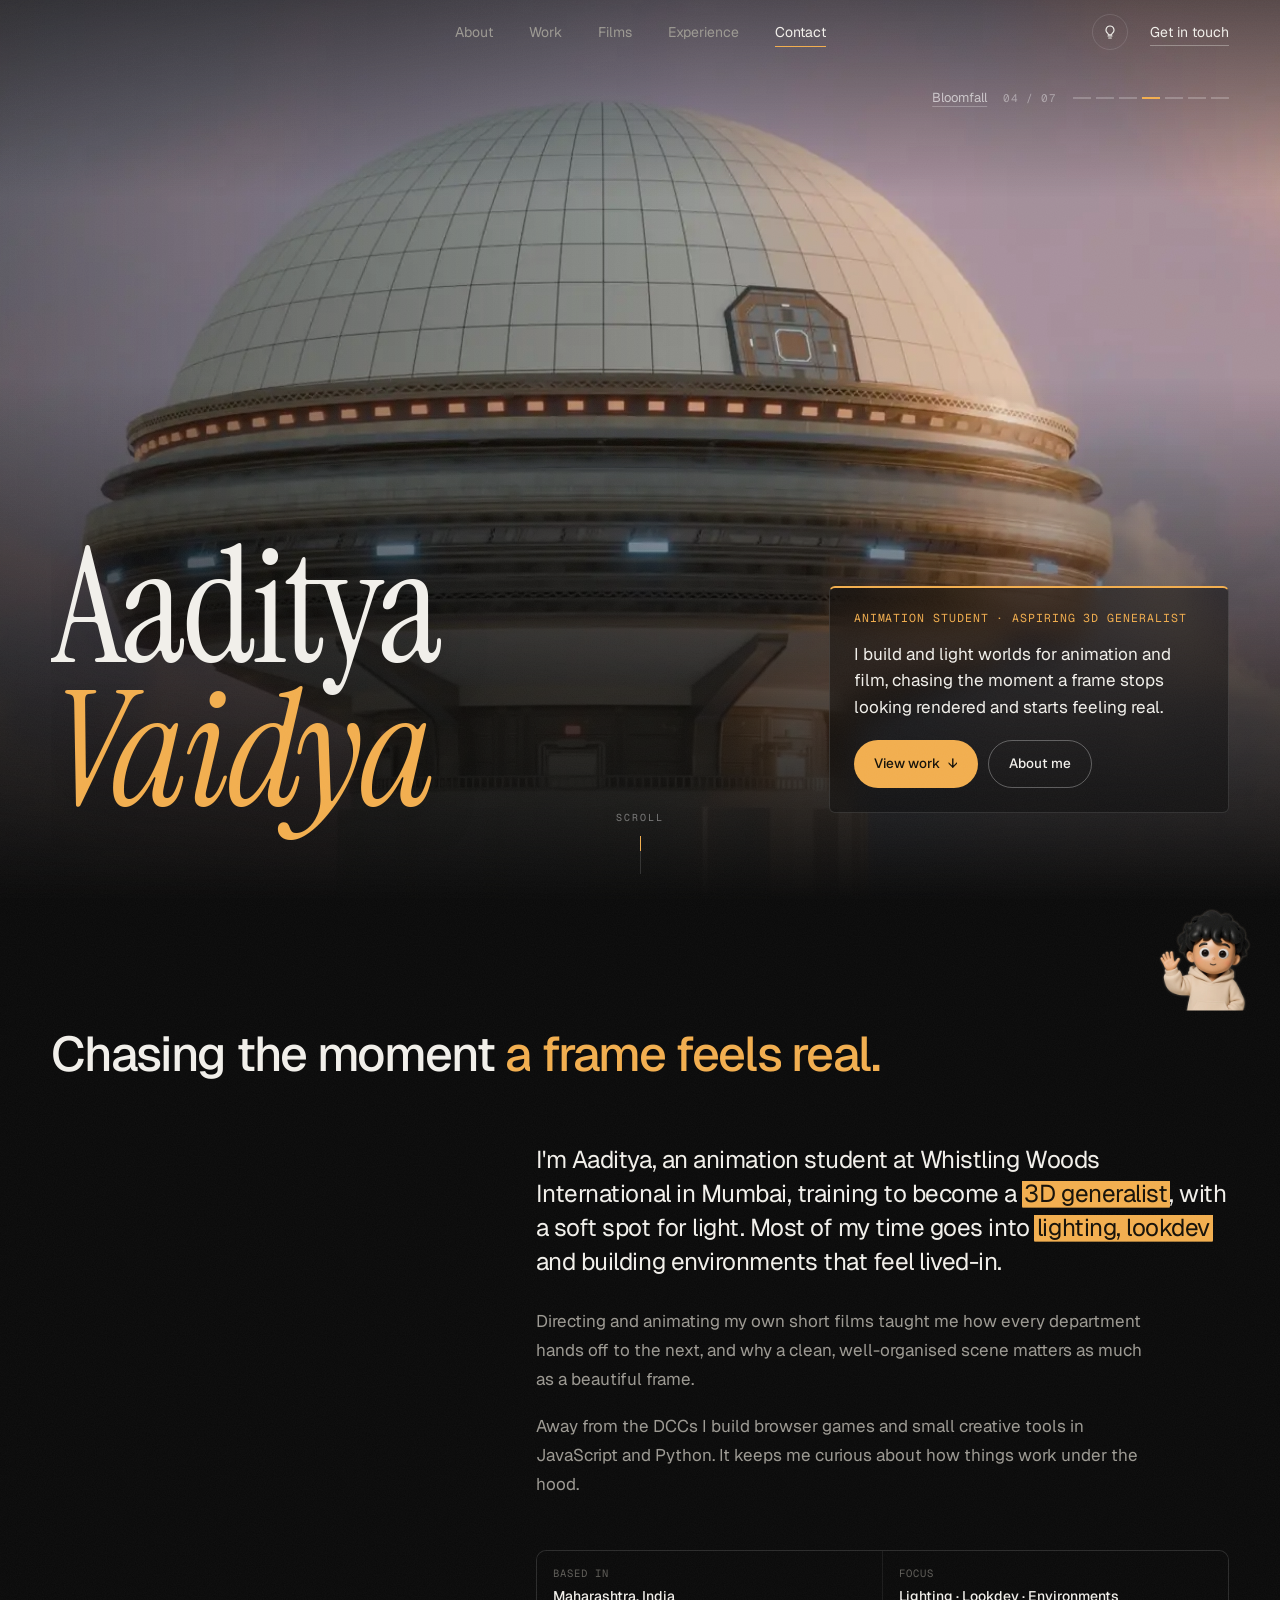
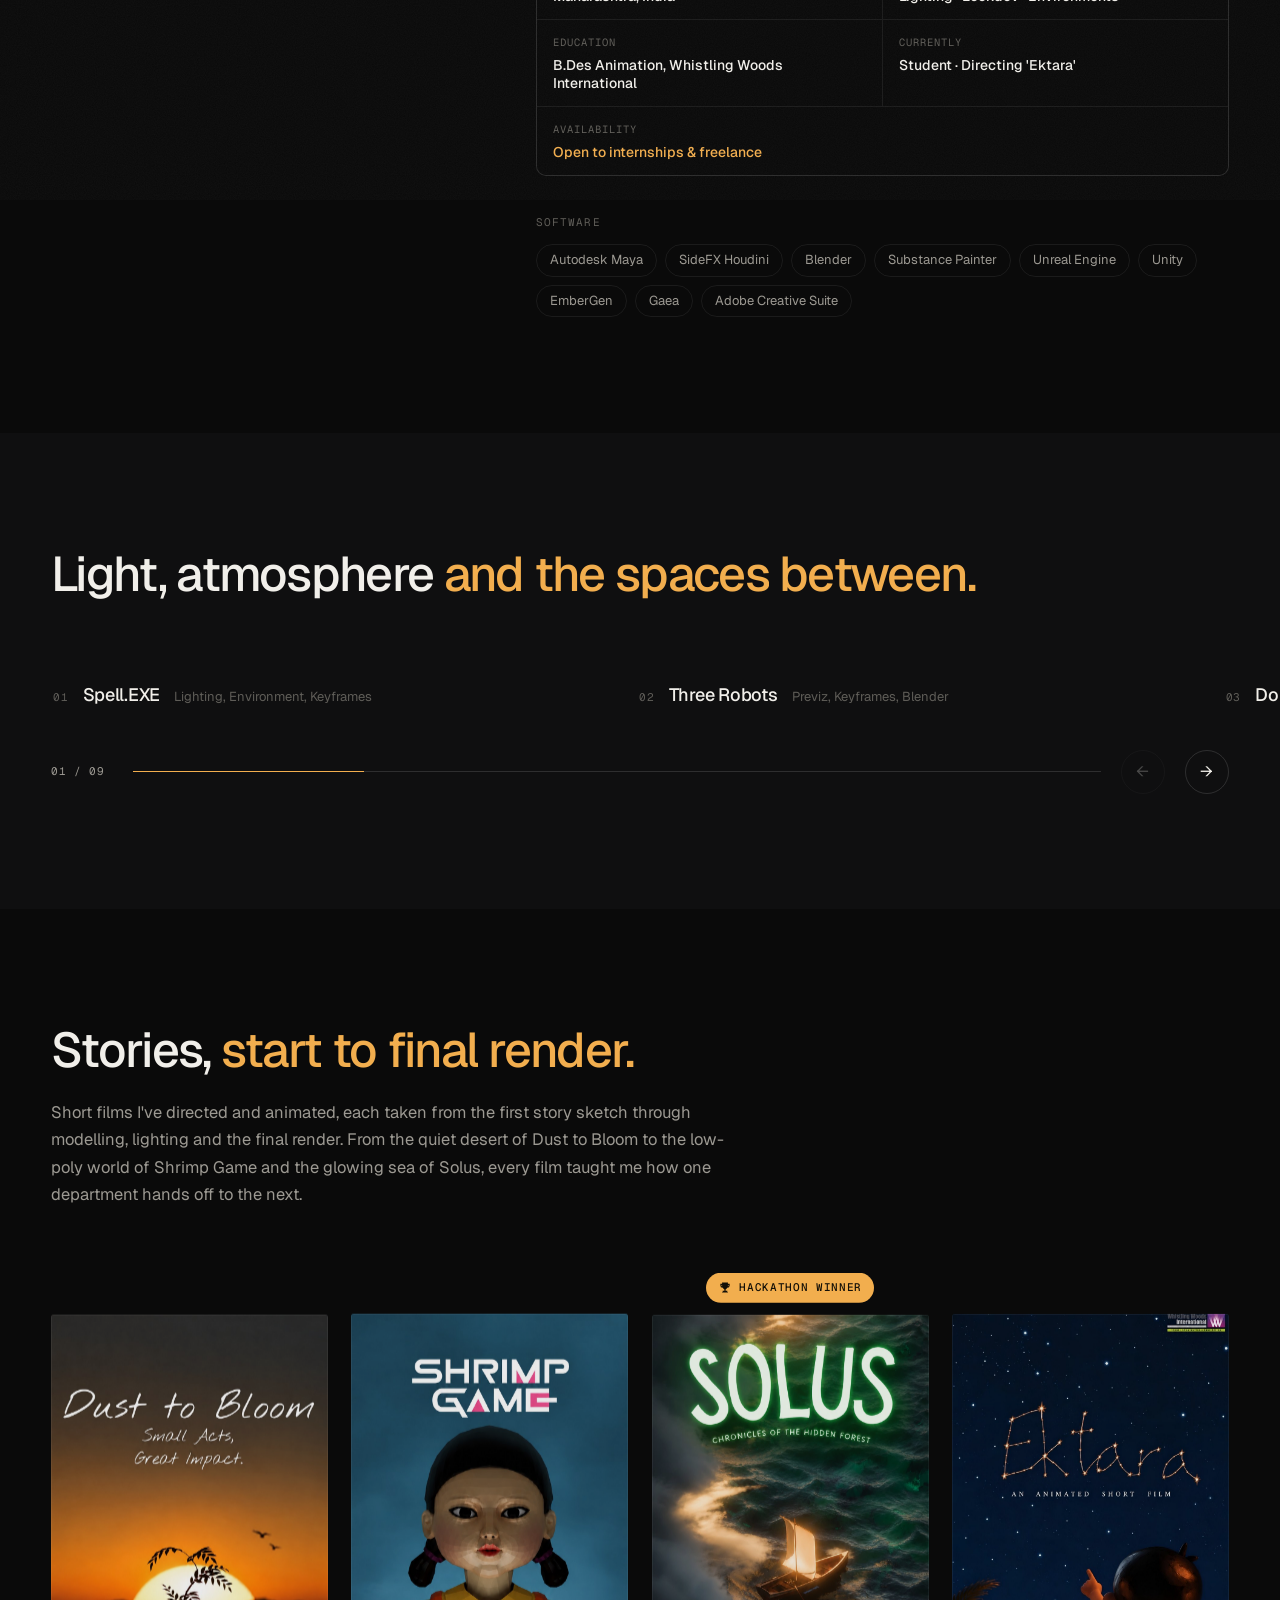
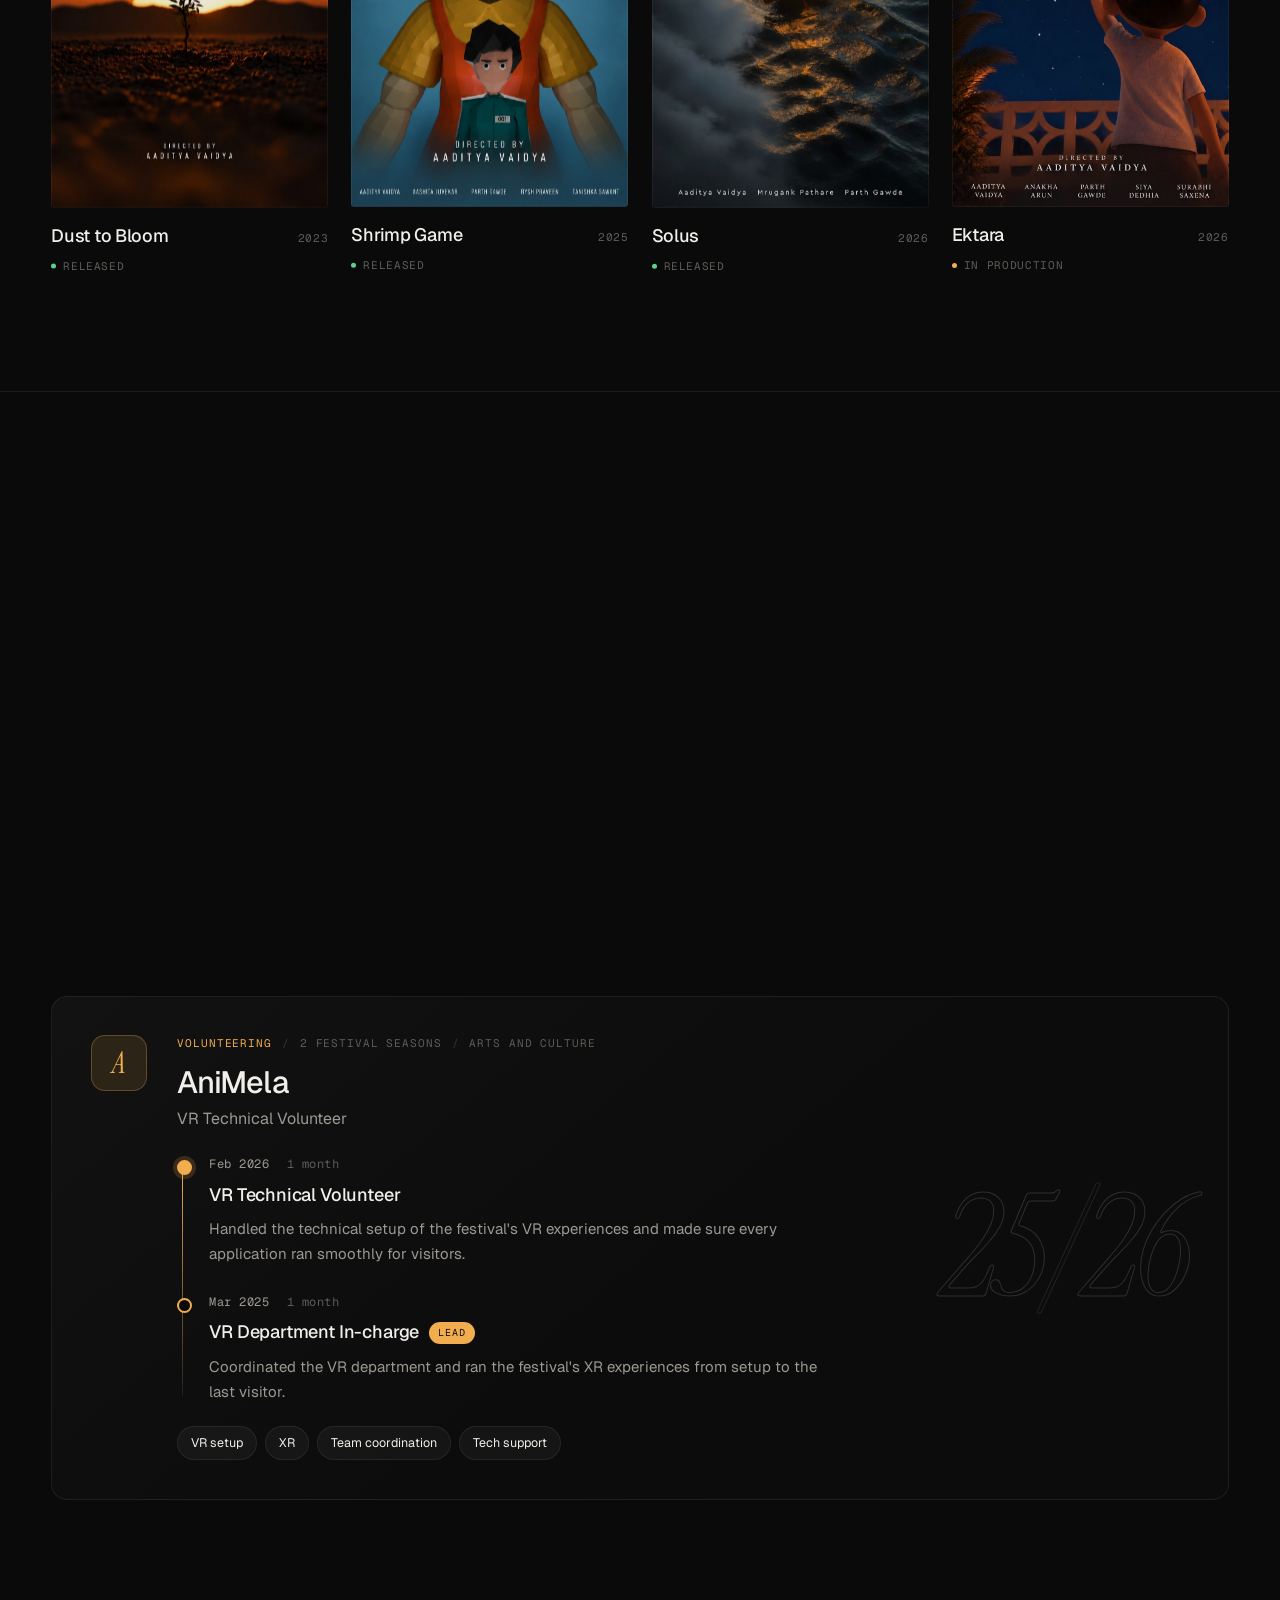
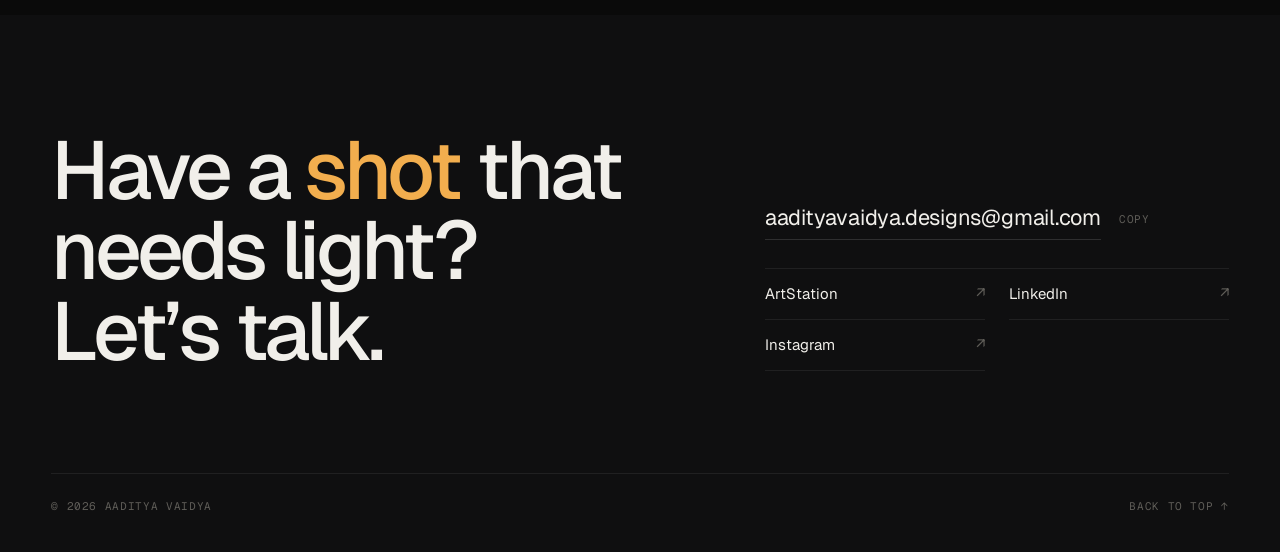
==== index.html @ e50d80f1 "Update index.html" ====
<!DOCTYPE html>
<html lang="en">
<head>
<meta charset="UTF-8">
<meta name="viewport" content="width=device-width, initial-scale=1.0">
<title>Aaditya Vaidya | Animation Student &amp; Aspiring 3D Generalist</title>
<meta name="description" content="Portfolio of Aaditya Vaidya, an animation student at Whistling Woods International, Mumbai, training to become a 3D generalist with a focus on lighting, lookdev and environments.">
<meta name="theme-color" content="#0B0B0C">
<meta name="referrer" content="strict-origin-when-cross-origin">
<meta property="og:type" content="website">
<meta property="og:title" content="Aaditya Vaidya | Lighting, Lookdev & Environments">
<meta property="og:description" content="Keyframes, short films and environments by Aaditya Vaidya.">
<meta property="og:url" content="https://aadityavaidya.in/">
<meta property="og:image" content="https://aadityavaidya.in/images/web/1786885554121_Keyframe_5.jpg">
<meta name="twitter:card" content="summary_large_image">
<link rel="icon" href="data:image/svg+xml,%3Csvg xmlns='http://www.w3.org/2000/svg' viewBox='0 0 64 64'%3E%3Crect width='64' height='64' rx='12' fill='%230B0B0C'/%3E%3Ccircle cx='32' cy='32' r='12' fill='%23F0A85A'/%3E%3C/svg%3E">
<link rel="preconnect" href="https://fonts.googleapis.com">
<link rel="preconnect" href="https://fonts.gstatic.com" crossorigin>
<link href="https://fonts.googleapis.com/css2?family=Instrument+Serif:ital@0;1&family=Geist:wght@300;400;500;600&family=Geist+Mono:wght@400;500&family=Caveat:wght@600&display=swap" rel="stylesheet">
<style>
:root{
  --bg:#0A0A0A;
  --bg-2:#0F0F10;
  --bg-3:#161617;
  --line:rgba(255,255,255,0.07);
  --line-2:rgba(255,255,255,0.13);
  --ink:#F1EFEA;
  --dim:#9C9992;
  --faint:#5F5D58;
  --accent:#F2AE4E;
  --accent-ink:#141008;
  --sans:'Geist', -apple-system, 'Segoe UI', Roboto, sans-serif;
  --mono:'Geist Mono', ui-monospace, 'SFMono-Regular', monospace;
  --serif:var(--sans);
  --pad:clamp(20px, 4vw, 64px);
  --max:1520px;
  --ease:cubic-bezier(.2,.7,.1,1);
}
*{ margin:0; padding:0; box-sizing:border-box; }
html{ scroll-behavior:smooth; -webkit-text-size-adjust:100%; }
body{
  background:var(--bg); color:var(--ink); font-family:var(--sans);
  font-size:16px; line-height:1.6; overflow-x:hidden; font-weight:400;
  -webkit-font-smoothing:antialiased; -moz-osx-font-smoothing:grayscale;
}
a{ color:inherit; text-decoration:none; }
img{ display:block; max-width:100%; }
button{ font:inherit; color:inherit; background:none; border:none; cursor:pointer; }
::selection{ background:var(--accent); color:var(--accent-ink); }
:focus-visible{ outline:1px solid var(--ink); outline-offset:3px; }
.wrap{ max-width:var(--max); margin:0 auto; padding:0 var(--pad); }
.mono{ font-family:var(--mono); font-size:11px; letter-spacing:.06em; text-transform:uppercase; font-weight:400; }

/* reveal */
.wipe, .reveal{ opacity:0; transform:translateY(18px); transition:opacity .9s ease, transform .9s var(--ease); }
.wipe.in, .reveal.in{ opacity:1; transform:none; }

/* very soft film grain */
.grain{
  position:fixed; inset:-100%; width:300%; height:300%; pointer-events:none; z-index:900; opacity:.035;
  background-image:url("data:image/svg+xml,%3Csvg xmlns='http://www.w3.org/2000/svg' width='220' height='220'%3E%3Cfilter id='n'%3E%3CfeTurbulence type='fractalNoise' baseFrequency='.9' numOctaves='3' stitchTiles='stitch'/%3E%3CfeColorMatrix values='0 0 0 0 1 0 0 0 0 1 0 0 0 0 1 0 0 0 1 0'/%3E%3C/filter%3E%3Crect width='100%25' height='100%25' filter='url(%23n)'/%3E%3C/svg%3E");
}

/* text links with a quiet underline */
.ulink{ position:relative; display:inline-flex; align-items:center; gap:8px; }
.ulink::after{ content:''; position:absolute; left:0; right:0; bottom:-3px; height:1px; background:currentColor; opacity:.35; transform-origin:left; transition:opacity .3s, transform .5s var(--ease); }
.ulink:hover::after{ opacity:1; }

/* header */
header{
  position:fixed; top:0; left:0; right:0; z-index:800;
  transition:background .4s, border-color .4s, transform .5s var(--ease);
  border-bottom:1px solid transparent;
}
header.solid{ background:rgba(10,10,10,.8); backdrop-filter:blur(16px); -webkit-backdrop-filter:blur(16px); border-color:var(--line); }
header.hide{ transform:translateY(-100%); }
.nav{ display:grid; grid-template-columns:1fr auto 1fr; align-items:center; gap:24px; height:64px; }
.nav-links{ display:flex; gap:36px; list-style:none; font-size:14px; }
.nav-links a{ color:var(--dim); transition:color .25s; }
.nav-links a:hover, .nav-links a.active{ color:var(--ink); }
.nav-right{ display:flex; align-items:center; justify-content:flex-end; gap:22px; }
.nav-cta{ font-size:14px; color:var(--ink); }
.menu-btn{ display:none; width:40px; height:40px; position:relative; }
.menu-btn span{ position:absolute; left:10px; right:10px; height:1px; background:var(--ink); transition:transform .3s, top .3s; }
.menu-btn span:nth-child(1){ top:16px; } .menu-btn span:nth-child(2){ top:23px; }
.menu-open .menu-btn span:nth-child(1){ top:20px; transform:rotate(45deg); }
.menu-open .menu-btn span:nth-child(2){ top:20px; transform:rotate(-45deg); }
@media (max-width:860px){
  .nav{ grid-template-columns:1fr auto; }
  .nav-cta{ display:none; }
  .menu-btn{ display:block; }
  .nav-links{
    position:fixed; inset:64px 0 auto 0; flex-direction:column; gap:0; background:rgba(10,10,10,.97);
    padding:8px var(--pad) 24px; border-bottom:1px solid var(--line); font-size:22px; letter-spacing:-.01em;
    transform:translateY(-12px); opacity:0; pointer-events:none; transition:opacity .3s, transform .3s var(--ease);
  }
  .nav-links li a{ display:block; padding:14px 0; border-bottom:1px solid var(--line); color:var(--ink); }
  .menu-open .nav-links{ opacity:1; transform:none; pointer-events:auto; }
}

/* HERO */
.hero{ position:relative; height:100vh; height:100svh; min-height:600px; overflow:hidden; background:var(--bg); }
.hero-frames{ position:absolute; inset:0; opacity:0; transition:opacity 1.6s ease; }
.hero.open .hero-frames{ opacity:1; }
.hero-frame{ position:absolute; inset:0; opacity:0; transition:opacity 1.8s ease; }
.hero-frame img{ width:100%; height:100%; object-fit:cover; transform:scale(1.06); }
.hero-frame.on{ opacity:1; }
.hero-frame.on img{ animation:kenburns 10s linear forwards; }
@keyframes kenburns{ from{ transform:scale(1.06); } to{ transform:scale(1.0) translate3d(-.5%,-.3%,0); } }
.hero-shade{
  position:absolute; inset:0; pointer-events:none;
  background:
    linear-gradient(180deg, rgba(10,10,10,.55) 0%, rgba(10,10,10,0) 22%, rgba(10,10,10,0) 42%, rgba(10,10,10,.7) 78%, var(--bg) 100%),
    linear-gradient(90deg, rgba(10,10,10,.45) 0%, rgba(10,10,10,0) 55%);
}
.hero-fade{ display:none; }
.hero-content{ position:absolute; z-index:5; left:0; right:0; bottom:clamp(40px, 8vh, 96px); }
.hero h1{
  font-weight:500; line-height:.92; letter-spacing:-.045em;
  font-size:clamp(56px, 10vw, 168px);
}
.hero h1 .line{ display:inline-block; overflow:hidden; vertical-align:top; padding-bottom:.06em; margin-right:.22em; }
.hero h1 .line:last-child{ margin-right:0; }
.hero h1 .line span{ display:inline-block; transform:translateY(105%); transition:transform 1.3s var(--ease); }
.hero.open h1 .line span{ transform:none; transition-delay:.5s; }
.hero.open h1 .line:nth-child(2) span{ transition-delay:.62s; }
.hero-side{
  display:grid; grid-template-columns:minmax(0,1fr) minmax(0,1.2fr) auto; gap:clamp(24px,4vw,64px); align-items:end;
  margin-top:clamp(22px,3vw,40px); padding-top:22px; border-top:1px solid rgba(255,255,255,.14);
  opacity:0; transform:translateY(14px); transition:opacity 1s 1s, transform 1s 1s var(--ease);
}
.hero.open .hero-side{ opacity:1; transform:none; }
.hero-role{ font-size:15px; color:var(--ink); line-height:1.45; max-width:300px; }
.hero-tagline{ color:rgba(241,239,234,.68); font-size:15px; line-height:1.55; max-width:440px; }
.hero-actions{ display:flex; gap:28px; flex-wrap:wrap; justify-content:flex-end; }
.btn{ display:inline-flex; align-items:center; gap:8px; font-size:14px; font-weight:500; position:relative; white-space:nowrap; }
.btn::after{ content:''; position:absolute; left:0; right:0; bottom:-4px; height:1px; background:currentColor; opacity:.35; transition:opacity .3s; }
.btn:hover::after{ opacity:1; }
.btn-solid{ color:var(--ink); }
.btn-line{ color:var(--dim); }
.btn-line:hover{ color:var(--ink); }
.btn .arr{ transition:transform .35s var(--ease); }
.btn:hover .arr{ transform:translate(2px,0); }
.hero-caption{
  position:absolute; z-index:6; top:88px; right:var(--pad); color:rgba(255,255,255,.62);
  display:flex; gap:16px; align-items:center; font-size:13px;
}
.hero-cap{ transition:opacity .5s; text-align:right; }
.hero-cap.link{ cursor:pointer; text-decoration:underline; text-decoration-color:rgba(255,255,255,.25); text-underline-offset:4px; transition:opacity .5s, color .25s, text-decoration-color .25s; }
.hero-cap.link:hover{ color:var(--ink); text-decoration-color:var(--accent); }
.hero-num{ white-space:nowrap; color:rgba(255,255,255,.4); font-family:var(--mono); font-size:11px; letter-spacing:.06em; font-variant-numeric:tabular-nums; }
.hero-dots{ display:flex; gap:5px; }
.hero-dots button{ width:18px; height:2px; background:rgba(255,255,255,.22); position:relative; overflow:hidden; }
.hero-dots button::before{ content:''; position:absolute; left:0; right:0; top:-8px; bottom:-8px; }
.hero-dots button.on::after{ content:''; position:absolute; inset:0; background:var(--accent); transform-origin:left; animation:fill var(--dur, 6s) linear forwards; }
@keyframes fill{ from{ transform:scaleX(0); } to{ transform:scaleX(1); } }
@media (max-width:860px){
  .hero-side{ grid-template-columns:1fr; gap:14px; }
  .hero-actions{ justify-content:flex-start; margin-top:6px; }
  .hero-caption{ top:auto; bottom:22px; left:var(--pad); right:auto; }
  .hero-cap, .hero-num{ display:none; }
  .hero-content{ bottom:56px; }
}

/* sections */
section{ position:relative; padding:clamp(80px, 9vw, 150px) 0; }
.sec-head{
  display:flex; flex-direction:column; gap:clamp(14px,2vw,24px);
  margin-bottom:clamp(40px,5vw,72px);
}
.sec-head > div{ display:contents; }
.sec-label{ display:none; }
.sec-title{ font-weight:500; font-size:clamp(30px, 3.8vw, 60px); line-height:1.05; letter-spacing:-.035em; white-space:nowrap; }
.sec-title em{ font-style:normal; color:var(--accent); display:inline; }
.sec-sub{ color:var(--dim); max-width:680px; font-size:16.5px; line-height:1.65; }
.sec-num{ display:none; }
@media (max-width:860px){
  .sec-head{ gap:12px; }
  .sec-title{ white-space:normal; }
}

/* WORK */
.work-row{
  display:flex; gap:clamp(16px,1.8vw,28px); overflow-x:auto; overscroll-behavior-x:contain;
  scroll-snap-type:x mandatory; scroll-padding-left:var(--pad); scroll-padding-right:var(--pad);
  margin:0 calc(-1 * var(--pad)); padding:4px var(--pad) 6px; scrollbar-width:none;
}
.work-row::-webkit-scrollbar{ display:none; }
.work-row.dragging{ scroll-snap-type:none; cursor:grabbing; }
.work-row.dragging .pcard{ pointer-events:none; }
.work-row > .pcard{ flex:0 0 min(44vw, 700px); scroll-snap-align:start; }
.work-row > .pcard:last-child{ scroll-snap-align:end; }
.work-ctrl{ display:flex; align-items:center; gap:20px; margin-top:36px; }
.work-track{ flex:1; height:1px; background:var(--line-2); position:relative; overflow:hidden; }
.work-track i{ position:absolute; left:0; top:0; bottom:0; width:20%; background:var(--accent); transition:transform .15s linear; }
.work-count{ color:var(--dim); font-variant-numeric:tabular-nums; min-width:62px; }
.arrow{ width:44px; height:44px; border-radius:50%; border:1px solid var(--line-2); display:grid; place-items:center; color:var(--ink); transition:border-color .25s, background .25s, color .25s, opacity .25s; }
.arrow:hover{ background:var(--ink); color:var(--bg); border-color:var(--ink); }
.arrow:disabled{ opacity:.25; pointer-events:none; }

.pcard{ position:relative; display:flex; flex-direction:column; gap:16px; width:100%; text-align:left; cursor:pointer; }
.pcard-media{ position:relative; aspect-ratio:16/10; border-radius:3px; overflow:hidden; background:var(--bg-3); isolation:isolate; }
.pcard .frames{ position:absolute; inset:0; transition:transform 1.2s var(--ease), filter .6s ease; }
.pcard .frames img{ position:absolute; inset:0; width:100%; height:100%; object-fit:cover; opacity:0; will-change:opacity; }
.pcard .pvideo{ position:absolute; inset:0; width:100%; height:100%; object-fit:cover; opacity:0; transition:opacity .5s ease; z-index:1; }
.pcard.playing .pvideo{ opacity:1; }
.pcard-media::after{ content:''; position:absolute; inset:0; z-index:2; pointer-events:none; box-shadow:inset 0 0 0 1px rgba(255,255,255,.05); border-radius:inherit; }
.pcard-view{
  position:absolute; z-index:3; right:16px; bottom:16px; padding:9px 14px; border-radius:100px;
  background:rgba(10,10,10,.6); backdrop-filter:blur(10px); -webkit-backdrop-filter:blur(10px);
  font-size:13px; color:var(--ink); opacity:0; transform:translateY(6px); transition:opacity .35s, transform .45s var(--ease);
}
.pcard:hover .frames{ transform:scale(1.03); }
.pcard:hover .pcard-view{ opacity:1; transform:none; }
.pcard-info{ display:grid; grid-template-columns:auto 1fr auto; gap:14px; align-items:baseline; padding:0 2px; }
.pcard-idx{ font-family:var(--mono); font-size:11px; letter-spacing:.06em; color:var(--faint); }
.pcard-title{ font-size:18px; font-weight:500; line-height:1.3; letter-spacing:-.015em; transition:color .3s; }
.pcard-tags{ color:var(--faint); font-size:13px; text-align:right; white-space:nowrap; overflow:hidden; text-overflow:ellipsis; max-width:40ch; }
.tag{ border:1px solid var(--line-2); border-radius:100px; padding:5px 11px; color:var(--dim); }
.pcard.soon{ display:none; }
@media (max-width:760px){
  .work-row > .pcard{ flex-basis:80vw; }
  .pcard-media{ aspect-ratio:4/5; }
  .pcard-info{ grid-template-columns:auto 1fr; }
  .pcard-tags{ grid-column:2; text-align:left; font-size:12.5px; margin-top:-8px; }
}

/* project detail modal */
.stage{ position:relative; aspect-ratio:16/9; background:#000; overflow:hidden; border-radius:3px; cursor:zoom-in; }
.stage .layer{ position:absolute; inset:0; opacity:0; transition:opacity .7s ease; pointer-events:none; }
.stage .layer.on{ opacity:1; pointer-events:auto; z-index:1; }
.stage .layer img{ position:absolute; inset:0; width:100%; height:100%; object-fit:contain; }
.stage .layer video{ position:absolute; inset:0; width:100%; height:100%; object-fit:contain; background:#000; }
.strip .vthumb span{ position:absolute; inset:0; display:grid; place-items:center; color:#fff; font-size:16px; background:rgba(0,0,0,.35); }
.stage-ui{ position:absolute; left:0; right:0; bottom:0; z-index:3; pointer-events:none; display:flex; justify-content:space-between; align-items:flex-end; padding:16px 18px; background:linear-gradient(transparent, rgba(0,0,0,.6)); gap:12px; }
.frame-count{ color:rgba(255,255,255,.75); font-variant-numeric:tabular-nums; }
.blend{ pointer-events:auto; width:min(380px, 62%); transition:opacity .4s; cursor:default; }
.blend.off{ opacity:0; pointer-events:none; }
.blend input[type=range]{ -webkit-appearance:none; appearance:none; width:100%; height:2px; background:rgba(255,255,255,.35); outline:none; cursor:pointer; }
.blend input[type=range]::-webkit-slider-thumb{ -webkit-appearance:none; width:14px; height:14px; border-radius:50%; background:var(--ink); border:0; box-shadow:0 0 0 4px rgba(0,0,0,.35); }
.blend input[type=range]::-moz-range-thumb{ width:14px; height:14px; border-radius:50%; background:var(--ink); border:0; }
.blend-labels{ display:flex; justify-content:space-between; margin-top:10px; }
.blend-labels button{ color:rgba(255,255,255,.5); transition:color .3s; }
.blend-labels button.on{ color:var(--ink); }
.strip{ display:grid; grid-auto-flow:column; grid-auto-columns:minmax(110px, 1fr); gap:8px; margin-top:8px; overflow-x:auto; scrollbar-width:none; }
.strip::-webkit-scrollbar{ display:none; }
.strip button{ position:relative; aspect-ratio:16/9; border-radius:2px; overflow:hidden; opacity:.4; transition:opacity .3s; }
.strip button::after{ content:''; position:absolute; inset:0; border:1px solid transparent; border-radius:2px; }
.strip button:hover{ opacity:.8; }
.strip button.on{ opacity:1; }
.strip button.on::after{ border-color:var(--ink); }
.strip img{ width:100%; height:100%; object-fit:cover; }
.pm-tags{ display:flex; flex-wrap:wrap; gap:6px; }
.pm-desc{ color:var(--dim); font-size:17px; line-height:1.65; max-width:680px; margin-top:16px; }

/* FILMS */
.films{ display:grid; grid-template-columns:repeat(4, 1fr); gap:clamp(16px,1.8vw,28px); }
.film{ display:block; text-align:left; perspective:1000px; }
.poster{
  position:relative; aspect-ratio:9/16; border-radius:3px; overflow:hidden; background:var(--bg-3);
  transform-style:preserve-3d; transition:transform .5s var(--ease); will-change:transform;
}
.poster::after{ content:''; position:absolute; inset:0; pointer-events:none; box-shadow:inset 0 0 0 1px rgba(255,255,255,.05); }
.poster img.pbg{ position:absolute; inset:0; width:100%; height:100%; object-fit:cover; filter:blur(18px) brightness(.5) !important; transform:scale(1.2) !important; }
.poster img.pmain{ position:relative; }
.poster img{ width:100%; height:100%; object-fit:contain; transform:scale(1.03); transition:transform 1s var(--ease), filter .6s; filter:brightness(.92); }
.film:hover .poster img{ transform:scale(1); filter:none; }
.poster .glare{
  position:absolute; inset:0; pointer-events:none; opacity:0; transition:opacity .4s; mix-blend-mode:soft-light;
  background:radial-gradient(400px circle at var(--gx,50%) var(--gy,50%), rgba(255,255,255,.45), transparent 45%);
}
.film:hover .glare{ opacity:1; }
.poster .play{
  position:absolute; left:50%; top:50%; width:60px; height:60px; margin:-30px 0 0 -30px; border-radius:50%;
  background:rgba(10,10,10,.45); backdrop-filter:blur(8px); border:1px solid rgba(255,255,255,.3);
  display:grid; place-items:center; opacity:0; transform:scale(.9); transition:opacity .35s, transform .35s var(--ease);
}
.poster .play::before{ content:''; border-left:12px solid #fff; border-top:7px solid transparent; border-bottom:7px solid transparent; margin-left:4px; }
.film:hover .play{ opacity:1; transform:none; }
.status{ display:inline-flex; align-items:center; gap:7px; color:var(--faint); }
.status::before{ content:''; width:5px; height:5px; border-radius:50%; background:#5FD08A; }
.status.wip::before{ background:var(--accent); }
.films:has(.award) .award-slot{ height:30px; margin-bottom:12px; display:flex; justify-content:center; align-items:center; }
.award-slot:empty{ visibility:hidden; }
.award{ display:inline-flex; align-items:center; gap:7px; padding:6px 12px; border-radius:100px; background:var(--accent); color:var(--accent-ink); font-weight:500; white-space:nowrap; }
.award svg{ color:var(--accent-ink); }
.poster-ph{
  position:absolute; inset:0; display:flex; flex-direction:column; justify-content:flex-end; padding:22px;
  background:linear-gradient(180deg, rgba(255,255,255,.02), rgba(0,0,0,.35)), var(--bg-3);
}
.poster-ph .t{ font-size:30px; font-weight:500; letter-spacing:-.03em; line-height:1; }
.poster-ph .s{ color:var(--faint); margin-top:12px; }
.film-info{ display:flex; justify-content:space-between; align-items:baseline; margin-top:16px; gap:10px; }
.film-info h3{ font-weight:500; font-size:18px; line-height:1.3; letter-spacing:-.015em; }
.film-info span{ color:var(--faint); }
.film-sub{ margin-top:4px; }
@media (max-width:1000px){ .films{ grid-template-columns:repeat(2,1fr); } }

/* ABOUT */
#about{ padding-top:clamp(90px, 10vw, 160px); }
.about{ display:grid; grid-template-columns:1.25fr 1fr; gap:clamp(32px,5vw,96px); }
.about--me{ grid-template-columns:minmax(300px,.85fr) 1.4fr; align-items:start; }
.me-col{ position:relative; height:min(78vh,720px); }
.me-stage{ position:relative; width:100%; height:100%; perspective:900px; }
.me-enter{ position:absolute; left:50%; bottom:4%; height:78%; aspect-ratio:456/900; transform:translateX(calc(-50% - 110vw)) rotate(-10deg); transform-origin:50% 100%; transition:transform 1.15s cubic-bezier(.2,.85,.25,1.04); }
.me-stage.in .me-enter{ transform:translateX(-50%); }
.me-fig{ position:absolute; inset:0; background:none; border:0; padding:0; cursor:pointer; -webkit-tap-highlight-color:transparent; }
.me-fig:focus-visible{ outline:none; }
.me-shadow{ position:absolute; left:14%; right:14%; bottom:-2.5%; height:5%; border-radius:50%; background:radial-gradient(closest-side, rgba(0,0,0,.7), rgba(0,0,0,0)); }
.me-tilt{ position:absolute; inset:0; transform:rotateX(var(--rx,0deg)) rotateY(var(--ry,0deg)) rotateZ(var(--rz,0deg)); transition:transform .5s var(--ease); transform-origin:50% 100%; }
.me-fig:hover .me-tilt{ transition:transform .12s linear; }
.me-float{ position:absolute; inset:0; animation:meFloat 4.2s ease-in-out infinite; transform-origin:50% 100%; }
.me-stage.arrived .me-float{ animation:meHi 1.1s ease-in-out, meFloat 4.2s 1.1s ease-in-out infinite; }
.me-float img{ width:100%; height:100%; object-fit:contain; display:block; user-select:none; -webkit-user-drag:none; pointer-events:none; filter:drop-shadow(0 0 1px rgba(255,226,190,.25)) drop-shadow(0 22px 30px rgba(0,0,0,.45)); transform-origin:50% 100%; }
@keyframes meFloat{ 0%,100%{ transform:translateY(0); } 50%{ transform:translateY(-1.2%); } }
@keyframes meHi{ 0%,100%{ transform:none; } 20%{ transform:rotate(-4deg); } 45%{ transform:rotate(3deg); } 70%{ transform:rotate(-2deg); } }
.me-fig.hop img{ animation:meHop .75s cubic-bezier(.3,.7,.4,1); }
.me-fig.hop .me-shadow{ animation:meShadow .75s cubic-bezier(.3,.7,.4,1); }
@keyframes meHop{ 0%{ transform:none; } 14%{ transform:scale(1.06,.9); } 42%{ transform:translateY(-14%) scale(.95,1.06) rotate(-3deg); } 66%{ transform:translateY(0) scale(1.07,.92); } 82%{ transform:scale(.98,1.02); } 100%{ transform:none; } }
@keyframes meShadow{ 0%,100%{ transform:none; opacity:1; } 42%{ transform:scale(.6); opacity:.45; } }
.me-label{ position:absolute; left:62%; bottom:90%; pointer-events:none; text-align:left; white-space:nowrap; opacity:0; transition:opacity .4s .9s; }
.me-stage.in .me-label{ opacity:1; }
.me-label b{ display:inline-block; font-family:'Caveat', 'Segoe Print', 'Bradley Hand', cursive; font-weight:600; font-size:clamp(30px,2.8vw,40px); line-height:1; color:var(--accent); transform:rotate(-7deg); transition:transform .4s var(--ease); }
.me-stage:hover .me-label b{ transform:rotate(-3deg) scale(1.06); }
.me-label svg{ display:block; width:clamp(48px,4.5vw,72px); margin:2px 0 0 0; transform:translateX(-30%) scaleY(.8); overflow:visible; }
.me-label path{ fill:none; stroke:var(--accent); stroke-width:2; stroke-linecap:round; stroke-linejoin:round; stroke-dasharray:160; stroke-dashoffset:160; transition:stroke-dashoffset 1s var(--ease); }
.me-stage.arrived .me-label path{ stroke-dashoffset:0; }
.me-bubble{ position:absolute; right:66%; bottom:93%; width:max-content; max-width:200px; padding:10px 14px; border-radius:16px 16px 4px 16px; background:var(--ink); color:var(--bg); font-size:14.5px; font-weight:500; line-height:1.35; pointer-events:none; opacity:0; transform:translateY(8px) scale(.9); transform-origin:100% 100%; transition:opacity .25s, transform .35s var(--ease); }
.me-bubble.show{ opacity:1; transform:none; }
@media (prefers-reduced-motion: reduce){ .me-float, .me-stage.arrived .me-float{ animation:none; } .me-enter{ transition:none; } }
.me-info .about-side{ margin-top:clamp(36px,4vw,56px); }
.about-text p{ font-size:17px; line-height:1.7; color:var(--dim); margin-bottom:18px; max-width:620px; }
.about-text p:first-child{ color:var(--ink); font-size:clamp(21px, 1.9vw, 28px); line-height:1.4; letter-spacing:-.02em; font-weight:400; max-width:none; margin-bottom:28px; }
.facts{ display:grid; grid-template-columns:1fr 1fr; gap:1px; background:var(--line); border:1px solid var(--line); border-radius:10px; overflow:hidden; margin-top:0; }
.fact{ display:flex; flex-direction:column; gap:5px; padding:14px 16px; background:var(--bg); transition:background .2s; }
.fact:hover{ background:color-mix(in srgb, var(--accent) 6%, var(--bg)); }
.fact .k{ color:var(--faint); font-size:10.5px; text-transform:uppercase; letter-spacing:.1em; font-family:var(--mono); }
.fact .v{ color:var(--ink); font-size:14px; font-weight:500; line-height:1.3; }
.fact:last-child .v{ color:var(--accent); }
.fact:last-child:nth-child(odd){ grid-column:1/-1; }
.chips-wrap{ margin-top:clamp(28px,3vw,40px); }
.chips-wrap h4{ color:var(--faint); font-weight:400; font-size:11px; text-transform:uppercase; letter-spacing:.1em; font-family:var(--mono); margin:0 0 12px; }
.chips{ display:flex; flex-wrap:wrap; gap:8px; }
.chip{ padding:5px 13px; font-size:13px; border:1px solid var(--line); border-radius:100px; color:var(--dim); background:transparent; transition:border-color .2s, color .2s; }
.chip:hover{ border-color:var(--accent); color:var(--ink); }
.toolkit{ display:none; }
@media (max-width:1000px){
  .about{ grid-template-columns:1fr; }
  .me-col{ position:relative; top:0; height:min(64vh,560px); }
  .about > .spacer, .toolkit > .spacer{ display:none; }
  .toolkit{ grid-template-columns:repeat(2,1fr); }
}
@media (max-width:520px){ .facts{ grid-template-columns:1fr; } }

/* CONTACT */
.contact{ padding-bottom:36px; }
.contact .wrap{ display:grid; grid-template-columns:1.4fr 1fr; column-gap:clamp(32px,5vw,96px); align-items:end; }
.contact .sec-label{ grid-column:1 / -1; padding-top:0; margin-bottom:28px; }
.contact footer{ grid-column:1 / -1; }
@media (max-width:900px){ .contact .wrap{ grid-template-columns:1fr; } .contact-side{ margin-top:36px; } }
.contact-big{ font-weight:500; font-size:clamp(42px, 6.4vw, 108px); line-height:.98; letter-spacing:-.045em; }
.contact-big em{ font-style:normal; color:var(--accent); }
.email-row{ display:flex; align-items:center; gap:18px; flex-wrap:wrap; }
.email{ font-size:clamp(18px, 1.7vw, 24px); letter-spacing:-.01em; position:relative; padding-bottom:4px; border-bottom:1px solid var(--line-2); transition:border-color .3s; overflow-wrap:anywhere; }
.email:hover{ border-color:var(--ink); }
.copy-btn{ color:var(--faint); transition:color .25s; }
.copy-btn:hover{ color:var(--ink); }
.socials{ display:grid; grid-template-columns:repeat(2, minmax(0,1fr)); column-gap:24px; margin-top:28px; border-top:1px solid var(--line); }
.socials a{ display:flex; justify-content:space-between; align-items:center; padding:13px 0; border-bottom:1px solid var(--line); font-size:15px; color:var(--ink); transition:color .25s, padding .35s var(--ease); }
.socials a span{ color:var(--faint); transition:color .25s, transform .35s var(--ease); }
.socials a:hover span{ color:var(--ink); transform:translate(2px,-2px); }
footer{ margin-top:clamp(72px,8vw,120px); padding-top:24px; border-top:1px solid var(--line); display:flex; justify-content:space-between; gap:20px; flex-wrap:wrap; color:var(--faint); }
footer a:hover{ color:var(--ink); }

/* LIGHTBOX / MODAL */
.lb{
  position:fixed; inset:0; z-index:950; background:var(--bg); display:flex; flex-direction:column;
  opacity:0; pointer-events:none; transition:opacity .35s;
}
.lb.open{ opacity:1; pointer-events:auto; }
.lb-top{ display:flex; justify-content:space-between; align-items:center; padding:18px var(--pad); color:var(--dim); gap:20px; }
.lb-close{ color:var(--ink); }
.lb-close:hover{ color:var(--dim); }
.lb-body{ flex:1; position:relative; display:grid; place-items:center; padding:0 var(--pad); min-height:0; }
.lb-img{ max-width:100%; max-height:100%; object-fit:contain; border-radius:2px; transition:opacity .25s; }
.lb-nav{ position:absolute; top:50%; transform:translateY(-50%); width:48px; height:48px; border-radius:50%; border:1px solid var(--line-2); display:grid; place-items:center; background:rgba(0,0,0,.4); font-size:16px; }
.lb-nav:hover{ border-color:var(--ink); }
.lb-prev{ left:calc(var(--pad) - 8px); } .lb-next{ right:calc(var(--pad) - 8px); }
.lb-bottom{ padding:16px var(--pad) 22px; text-align:center; color:var(--faint); }
.modal-inner{ width:min(1200px, 100%, calc((100vh - 300px) * 16 / 9)); min-width:min(100%, 560px); max-height:100%; overflow:auto; padding-bottom:28px; }
.video{ position:relative; aspect-ratio:16/9; background:#000; border-radius:3px; overflow:hidden; }
.video iframe{ position:absolute; inset:0; width:100%; height:100%; border:0; }
.yt-out{ position:absolute; inset:0; display:flex; flex-direction:column; align-items:center; justify-content:center; gap:16px; background-size:cover; background-position:center; color:#fff; }
.yt-out::before{ content:''; position:absolute; inset:0; background:rgba(0,0,0,.45); transition:background .3s; }
.yt-out:hover::before{ background:rgba(0,0,0,.3); }
.yt-out > *{ position:relative; }
.yt-out .play{ width:72px; height:72px; border-radius:50%; background:rgba(10,10,10,.45); border:1px solid rgba(255,255,255,.45); backdrop-filter:blur(8px); display:grid; place-items:center; }
.yt-out .play::before{ content:''; border-left:15px solid #fff; border-top:9px solid transparent; border-bottom:9px solid transparent; margin-left:5px; }
.video .noplay{ position:absolute; inset:0; display:grid; place-items:center; color:var(--faint); }
.modal-meta{ display:flex; justify-content:space-between; align-items:baseline; gap:20px; margin-top:24px; flex-wrap:wrap; }
.modal-meta h3{ font-size:clamp(28px,3vw,44px); font-weight:500; letter-spacing:-.035em; line-height:1.05; }
.modal-meta a{ color:var(--ink) !important; }
.modal-stills{ display:grid; grid-template-columns:repeat(auto-fill, minmax(200px,1fr)); gap:10px; margin-top:22px; }
.modal-stills button{ aspect-ratio:16/9; overflow:hidden; border-radius:2px; }
.modal-stills img{ width:100%; height:100%; object-fit:cover; transition:transform .6s var(--ease); }
.modal-stills button:hover img{ transform:scale(1.04); }

.toast{
  position:fixed; left:50%; bottom:28px; z-index:960; transform:translate(-50%, 20px); opacity:0;
  background:var(--ink); color:var(--bg); padding:11px 18px; border-radius:100px; transition:opacity .3s, transform .3s var(--ease);
}
.toast.show{ opacity:1; transform:translate(-50%,0); }

/* ===== Mobile ===== */
@media (max-width:760px){
  .grain{ display:none; }
  section{ padding:72px 0; }
  #about{ padding-top:72px; }
  .sec-title{ font-size:clamp(30px, 8.6vw, 40px); }
  .sec-head{ margin-bottom:32px; }
  .hero h1{ font-size:clamp(52px, 15vw, 72px); }
  .hero h1 .line{ display:block; margin-right:0; }
  .about{ gap:28px; }
  .about-text p:first-child{ font-size:20px; }
  .about-text p:nth-child(n+2){ display:none; }
  .fact{ padding:14px 18px; gap:6px; }
  .fact .k{ font-size:10.5px; }
  .fact .v{ font-size:14.5px; }
  .chip{ font-size:13.5px; padding:7px 14px; }
  .toolkit{ display:none; }
  .films{ display:flex; overflow-x:auto; scroll-snap-type:x mandatory; gap:14px; margin:0 calc(-1 * var(--pad)); padding:0 var(--pad) 6px; scroll-padding-left:var(--pad); scrollbar-width:none; }
  .films::-webkit-scrollbar{ display:none; }
  .films > .film{ flex:0 0 58vw; scroll-snap-align:start; }
  .films::after{ content:''; flex:0 0 1px; }
  .film-info h3{ font-size:16px; }
  .award{ font-size:10px; padding:5px 10px; }
  .sec-sub{ font-size:15px; display:-webkit-box; -webkit-line-clamp:3; -webkit-box-orient:vertical; overflow:hidden; }
  .contact-big{ font-size:clamp(38px, 11vw, 52px); }
  .socials{ grid-template-columns:1fr; }
  .me-label b{ font-size:28px; }
  .me-bubble{ font-size:14px; max-width:170px; }
  h1, h2, h3, p, li, a, span{ overflow-wrap:break-word; }
  .lb-nav{ display:none; }
}

/* Touch devices */
@media (hover:none), (pointer:coarse){
  .work-row, .films{ touch-action:pan-x pan-y; }
  .pcard, .film{ -webkit-tap-highlight-color:transparent; }
  .pcard .frames, .pcard:hover .frames{ transform:none !important; transition:none !important; }
  .pcard-view{ display:none; }
  .poster, .poster img, .film:hover .poster img{ transform:none !important; transition:none !important; }
  .film .glare, .film .play{ display:none; }
  .wipe, .reveal{ transform:none; }
}
@media (prefers-reduced-motion: reduce){
  html{ scroll-behavior:auto; }
  *, *::before, *::after{ animation-duration:.001ms !important; animation-iteration-count:1 !important; transition-duration:.001ms !important; }
  .grain{ display:none; }
}

/* ===== Amber highlights + interactions ===== */
.progress{ position:fixed; top:0; left:0; height:2px; width:100%; background:var(--accent); transform-origin:left; transform:scaleX(0); z-index:850; pointer-events:none; }
.nav-links a{ position:relative; }
.nav-links a.active::after{ content:''; position:absolute; left:0; right:0; bottom:-6px; height:1px; background:var(--accent); }
.nav-cta:hover, .btn-solid:hover{ color:var(--accent); }
.copy-btn:hover, footer a:hover, .lb-close:hover{ color:var(--accent); }
.email:hover{ color:var(--accent); border-color:var(--accent); }
.socials a:hover{ color:var(--accent); padding-left:6px; }
.socials a:hover span{ color:var(--accent); }
.arrow:hover{ background:var(--accent); color:var(--accent-ink); border-color:var(--accent); }
.pcard:hover .pcard-title, .film:hover .film-info h3{ color:var(--accent); }
.pcard:hover .pcard-idx{ color:var(--accent); }
.pcard-view{ background:var(--accent); color:var(--accent-ink); font-weight:500; }
.film-info h3{ transition:color .3s; }
.fact, .chip, .tool-col li{ transition:color .25s, padding-left .35s var(--ease), border-color .3s; }
.fact:hover .v, .chip:hover, .tool-col li:hover{ color:var(--accent); }
.chip:hover, .tool-col li:hover{ padding-left:8px; }
.strip button.on::after{ border-color:var(--accent); }
.blend-labels button.on{ color:var(--accent); }
.stage-ui .frame-count{ color:var(--accent); }
/* highlighter marker on key phrases */
mark.hl{ color:inherit; background:linear-gradient(var(--accent), var(--accent)) no-repeat 0 60% / 0% 86%; padding:0 .12em; margin:0 -.04em; border-radius:3px; -webkit-box-decoration-break:clone; box-decoration-break:clone; transition:background-size .9s var(--ease) .5s, color .4s .7s; }
.in mark.hl{ background-size:100% 86%; color:var(--accent-ink); }
/* light that follows the cursor (desktop) */
.spot{ position:fixed; inset:0; z-index:4; pointer-events:none; opacity:0; transition:opacity .6s; mix-blend-mode:screen;
  background:radial-gradient(180px circle at var(--mx,50%) var(--my,50%), rgba(242,174,78,.06), transparent 62%); }
body.spot-on .spot{ opacity:1; }
/* "View" cursor badge over work and films */
.cur{ position:fixed; left:0; top:0; z-index:940; pointer-events:none; width:44px; height:44px; margin:-22px 0 0 -22px; border-radius:50%;
  background:var(--accent); color:var(--accent-ink); display:grid; place-items:center; font-size:11px; font-weight:500;
  transform:translate3d(var(--cx,-200px), var(--cy,-200px), 0) scale(0); transition:transform .35s var(--ease); will-change:transform; }
.cur.on{ transform:translate3d(var(--cx), var(--cy), 0) scale(1); }
.cur-on .pcard, .cur-on .film{ cursor:none; }
.cur-on .pcard-view, .cur-on .poster .play{ display:none; }
/* hero image follows the mouse a little */
.hero-frames{ transform:translate3d(var(--hx,0), var(--hy,0), 0) scale(1.04); transition:opacity 1.6s ease, transform 1.2s var(--ease); }
/* headings: words rise in */
.sec-title .wd{ display:inline-block; overflow:hidden; vertical-align:top; padding-bottom:.08em; margin-bottom:-.08em; }
.sec-title .wd > span{ display:inline-block; transform:translateY(105%); transition:transform .9s var(--ease); transition-delay:calc(var(--i) * 45ms); }
.sec-head.in .sec-title .wd > span{ transform:none; }
@media (hover:none), (pointer:coarse){ .spot, .cur{ display:none; } .hero-frames{ transform:none; } .bulb{ display:none; } }
@media (prefers-reduced-motion: reduce){ .spot, .cur{ display:none; } .sec-title .wd > span{ transform:none; } mark.hl{ background-size:100% 86%; color:var(--accent-ink); } }

/* ===== Render loader (first visit per session) ===== */

/* ===== Little me, peeking from the edge ===== */
.peek{ position:fixed; right:clamp(10px,2.4vw,36px); bottom:0; z-index:820; width:clamp(78px,7vw,104px); height:calc(clamp(78px,7vw,104px) * 1.12); overflow:visible;
  transform:translateY(110%); transition:transform .7s cubic-bezier(.3,1.4,.5,1); -webkit-tap-highlight-color:transparent; }
.peek.show{ transform:translateY(0); }
.peek.show.tuck{ transform:translateY(62%); }
.peek.show.tuck:hover, .peek.show.tuck:focus-visible{ transform:translateY(0); }
.peek-clip{ position:absolute; inset:0; overflow:visible; clip-path:inset(-200% -100% 0 -100%); }
.peek img{ position:absolute; left:0; top:0; width:100%; height:auto; filter:drop-shadow(0 0 1px rgba(255,226,190,.3)); transform-origin:50% 100%; }
.peek:hover img{ animation:peekWig .6s ease-in-out; }
.peek.hop img{ animation:peekHop .6s cubic-bezier(.3,.7,.4,1); }
@keyframes peekWig{ 0%,100%{ transform:none; } 30%{ transform:rotate(-5deg); } 65%{ transform:rotate(4deg); } }
@keyframes peekHop{ 0%,100%{ transform:none; } 40%{ transform:translateY(-14%); } }
.peek-bubble{ position:absolute; right:78%; bottom:62%; width:max-content; max-width:min(240px, 62vw); padding:10px 14px; border-radius:16px 16px 4px 16px; background:var(--ink); color:var(--bg); font-size:14px; font-weight:500; line-height:1.35; text-align:left;
  opacity:0; transform:translateY(8px) scale(.9); transform-origin:100% 100%; transition:opacity .25s, transform .35s var(--ease); pointer-events:none; }
.peek-bubble.show{ opacity:1; transform:none; }
body:has(.lb.open) .peek{ display:none; }

/* ===== Lights out (bulb in the nav, or press L) ===== */
.bulb{ width:36px; height:36px; border-radius:50%; display:grid; place-items:center; border:1px solid var(--line-2); color:var(--ink); transition:color .25s, border-color .25s, background .25s; }
.bulb:hover{ color:var(--accent); border-color:var(--accent); }
.bulb svg{ width:16px; height:16px; }
.lights-out .bulb{ background:var(--accent); color:var(--accent-ink); border-color:var(--accent); }
.dark{ position:fixed; inset:0; z-index:930; pointer-events:none; background:#030303; opacity:0; transition:opacity .6s ease;
  -webkit-mask-image:radial-gradient(circle var(--fr,230px) at var(--fx,50%) var(--fy,50%), transparent 0%, transparent 35%, rgba(0,0,0,.85) 70%, #000 100%);
          mask-image:radial-gradient(circle var(--fr,230px) at var(--fx,50%) var(--fy,50%), transparent 0%, transparent 35%, rgba(0,0,0,.85) 70%, #000 100%); }
.lights-out .dark{ opacity:1; }
.lights-out .spot{ opacity:0 !important; }
.lights-out .peek{ z-index:935; }
@media (prefers-reduced-motion: reduce){ .peek{ transition:none; } }

/* ===== Hero v2: highlighted name and intro ===== */
@keyframes pageIn{ from{ opacity:0; } to{ opacity:1; } }
body{ animation:pageIn .9s ease both; }
.hero-content .wrap{ display:grid; grid-template-columns:minmax(0,1fr) auto; align-items:end; gap:clamp(28px,4vw,64px); }
.hero h1{ font-family:'Instrument Serif', Georgia, serif; font-weight:400; letter-spacing:-.02em; line-height:.86; font-size:clamp(72px, 12.5vw, 210px); text-shadow:0 6px 50px rgba(0,0,0,.35); }
.hero h1 .line{ display:block; margin-right:0; padding-bottom:.18em; margin-bottom:-.14em; }
.hero h1 .line:nth-child(2) span{ font-style:italic; color:var(--accent); padding-right:.08em; }
.hero-side{
  display:flex; flex-direction:column; gap:14px; align-items:flex-start; max-width:400px; margin:0 0 clamp(6px,1.2vw,18px); padding:22px 24px 24px;
  border:1px solid rgba(255,255,255,.12); border-top:2px solid var(--accent); border-radius:6px;
  background:rgba(10,10,10,.5); backdrop-filter:blur(14px) saturate(1.1); -webkit-backdrop-filter:blur(14px) saturate(1.1);
}
.hero-role{ font-family:var(--mono); font-size:11.5px; letter-spacing:.08em; text-transform:uppercase; color:var(--accent); max-width:none; }
.hero-tagline{ color:var(--ink); font-size:17px; line-height:1.55; max-width:none; }
.hero-actions{ justify-content:flex-start; gap:10px; margin-top:6px; }
.hero-actions .btn{ padding:12px 20px; border-radius:100px; font-size:13.5px; }
.hero-actions .btn::after{ display:none; }
.hero-actions .btn-solid{ background:var(--accent); color:var(--accent-ink); }
.hero-actions .btn-solid:hover{ background:var(--ink); color:var(--bg); }
.hero-actions .btn-line{ border:1px solid rgba(255,255,255,.3); color:var(--ink); }
.hero-actions .btn-line:hover{ border-color:var(--accent); color:var(--accent); }
/* scroll cue */
.hero-scroll{ position:absolute; z-index:6; left:50%; bottom:26px; transform:translateX(-50%); display:flex; flex-direction:column; align-items:center; gap:10px;
  font-family:var(--mono); font-size:10px; letter-spacing:.2em; text-transform:uppercase; color:rgba(255,255,255,.42); opacity:0; transition:opacity 1s 1.6s, color .3s; }
.hero.open .hero-scroll{ opacity:1; }
.hero-scroll:hover{ color:var(--ink); }
.hero-scroll i{ width:1px; height:38px; background:rgba(255,255,255,.14); position:relative; overflow:hidden; }
.hero-scroll i::after{ content:''; position:absolute; left:0; top:0; width:100%; height:40%; background:var(--accent); animation:scrollCue 2.2s cubic-bezier(.6,0,.3,1) infinite; }
@keyframes scrollCue{ from{ transform:translateY(-100%); } to{ transform:translateY(260%); } }
@media (max-width:1100px){ .hero-scroll{ display:none; } }
/* faster crossfade when the visitor picks a frame themselves */
.hero-frames.quick .hero-frame{ transition-duration:.7s; }
.hero{ touch-action:pan-y; }
@media (prefers-reduced-motion: reduce){ .hero-scroll i::after{ animation:none; } }
@media (max-width:860px){
  .hero-content .wrap{ grid-template-columns:1fr; gap:20px; }
  .hero h1{ font-size:clamp(64px, 19vw, 96px); }
  .hero-side{ max-width:none; padding:18px 18px 20px; }
  .hero-tagline{ font-size:15.5px; }
}
/* ===== Experience & Volunteering ===== */
.xp-sec{ border-top:1px solid var(--line); }
.xc + .xc{ margin-top:clamp(16px,2vw,24px); }
.xc{ position:relative; overflow:hidden; display:grid; grid-template-columns:56px minmax(0,1fr); gap:clamp(18px,2.4vw,32px);
  padding:clamp(24px,3vw,40px); border:1px solid var(--line); border-radius:16px;
  background:linear-gradient(140deg, rgba(255,255,255,.035), rgba(255,255,255,.01) 55%);
  transition:border-color .4s, background .4s, transform .5s var(--ease), opacity .9s ease; }
.xc::before{ content:''; position:absolute; left:0; top:0; height:2px; width:100%; background:linear-gradient(90deg, var(--accent), transparent 70%); transform:scaleX(0); transform-origin:left; transition:transform .7s var(--ease); }
.xc.in:hover{ transform:translateY(-3px); }
.xc:hover{ border-color:color-mix(in srgb, var(--accent) 30%, var(--line)); }
.xc:hover::before{ transform:scaleX(1); }
.xc-year{ position:absolute; right:clamp(20px,3vw,44px); top:50%; transform:translateY(-50%); pointer-events:none;
  font-family:'Instrument Serif', Georgia, serif; font-style:italic; font-size:clamp(90px,11vw,170px); line-height:1; letter-spacing:-.03em;
  color:transparent; -webkit-text-stroke:1px rgba(255,255,255,.14); transition:-webkit-text-stroke-color .5s; }
.xc-year i{ font-style:italic; opacity:.6; margin:0 .02em; }
.xc:hover .xc-year{ -webkit-text-stroke-color:color-mix(in srgb, var(--accent) 45%, transparent); }
.xc-logo{ width:56px; height:56px; border-radius:14px; display:grid; place-items:center;
  font-family:'Instrument Serif', Georgia, serif; font-style:italic; font-size:30px; color:var(--accent);
  background:color-mix(in srgb, var(--accent) 12%, transparent); border:1px solid color-mix(in srgb, var(--accent) 28%, transparent); }
.xc-body{ position:relative; max-width:660px; }
.xc-meta{ display:flex; flex-wrap:wrap; gap:6px 0; font-family:var(--mono); font-size:11px; letter-spacing:.08em; text-transform:uppercase; color:var(--faint); }
.xc-meta span + span::before{ content:'/'; margin:0 10px; opacity:.5; }
.xc-meta span:first-child{ color:var(--accent); }
.xc-role{ margin-top:12px; font-size:clamp(24px,2.4vw,34px); font-weight:500; letter-spacing:-.025em; line-height:1.15; color:var(--ink); }
.xc-org{ margin-top:6px; color:var(--dim); font-size:16px; }
.xc-desc{ margin-top:14px; color:var(--dim); font-size:15.5px; line-height:1.65; }
.xc-tags{ list-style:none; display:flex; flex-wrap:wrap; gap:8px; margin:22px 0 0; padding:0; }
.xc-tags li{ font-size:12.5px; color:var(--ink); background:rgba(255,255,255,.04); border:1px solid var(--line); border-radius:100px; padding:6px 13px; }
/* timeline inside the AniMela card */
.xc-tl{ list-style:none; margin:24px 0 0; padding:0; position:relative; }
.xc-tl::before{ content:''; position:absolute; left:5px; top:8px; bottom:8px; width:1px; background:linear-gradient(var(--accent), var(--line)); }
.xc-tl li{ position:relative; padding-left:32px; }
.xc-tl li + li{ margin-top:26px; }
.xc-tl li::before{ content:''; position:absolute; left:0; top:5px; width:11px; height:11px; border-radius:50%; background:var(--bg); border:2px solid var(--accent); }
.xc-tl li:first-child::before{ background:var(--accent); box-shadow:0 0 0 4px color-mix(in srgb, var(--accent) 18%, transparent); }
.xc-tl-when{ font-family:var(--mono); font-size:12px; letter-spacing:.04em; color:var(--dim); }
.xc-tl-when span{ color:var(--faint); margin-left:10px; }
.xc-tl h4{ margin-top:6px; font-size:18px; font-weight:500; letter-spacing:-.01em; color:var(--ink); display:flex; flex-wrap:wrap; align-items:center; gap:8px 10px; }
.xc-tl .xc-desc{ margin-top:8px; font-size:15px; }
.xc-badge{ font-family:var(--mono); font-size:10px; font-weight:400; letter-spacing:.1em; text-transform:uppercase; color:var(--accent-ink); background:var(--accent); border-radius:100px; padding:3px 9px; }
@media (max-width:700px){
  .xc{ grid-template-columns:1fr; gap:16px; padding:22px 20px 24px; }
  .xc-logo{ width:46px; height:46px; border-radius:12px; font-size:25px; }
  .xc-year{ top:18px; right:18px; transform:none; font-size:64px; }
  .xc-role{ margin-top:10px; }
}
@media (hover:none){ .xc::before{ transform:scaleX(1); } }
</style>
</head>
<body>

<div class="grain" aria-hidden="true"></div>
<div class="dark" aria-hidden="true"></div>
<button class="peek" id="peek" aria-label="Little Aaditya, click to chat"><span class="peek-clip"><img src="images/web/me.webp" alt="" width="456" height="900"></span><span class="peek-bubble" id="peekBubble" role="status" aria-live="polite"></span></button>
<div class="progress" id="progress" aria-hidden="true"></div>
<div class="spot" aria-hidden="true"></div>
<div class="cur" id="cur" aria-hidden="true">View</div>
<div class="toast mono" id="toast"></div>

<header id="header">
  <div class="wrap nav">
    <span></span>
    <ul class="nav-links" id="navLinks">
      <li><a href="#about">About</a></li>
      <li><a href="#work">Work</a></li>
      <li><a href="#films">Films</a></li>
      <li><a href="#experience">Experience</a></li>
      <li><a href="#contact">Contact</a></li>
    </ul>
    <div class="nav-right">
      <button class="bulb" id="bulb" aria-label="Turn the lights off" aria-pressed="false" title="Lights (L)"><svg viewBox="0 0 24 24" fill="none" stroke="currentColor" stroke-width="1.6" stroke-linecap="round" stroke-linejoin="round"><path d="M9 18h6M10 21h4M12 3a6 6 0 0 0-3.6 10.8c.6.5 1 1.2 1.1 2V16h5v-.2c.1-.8.5-1.5 1.1-2A6 6 0 0 0 12 3z"/></svg></button>
      <a href="#contact" class="nav-cta ulink" data-hover>Get in touch</a>
      <button class="menu-btn" id="menuBtn" aria-label="Menu"><span></span><span></span></button>
    </div>
  </div>
</header>

<main id="top">

  <section class="hero" id="hero" style="padding:0">
    <div class="hero-frames" id="heroFrames"></div>
    <div class="hero-shade"></div>
    <div class="hero-fade"></div>

    <div class="hero-content">
      <div class="wrap">
        <h1><span class="line"><span id="heroFirst">Aaditya</span></span><span class="line"><span id="heroLast">Vaidya</span></span></h1>
        <div class="hero-side">
          <p class="hero-role" id="roleText"></p>
          <p class="hero-tagline" id="taglineText"></p>
          <div class="hero-actions">
            <a href="#work" class="btn btn-solid" data-hover>View work <span class="arr">↓</span></a>
            <a href="#about" class="btn btn-line" data-hover>About me</a>
          </div>
        </div>
      </div>
    </div>

    <div class="hero-caption">
      <span class="hero-cap" id="heroCap"></span>
      <span class="hero-num" id="heroNum"></span>
      <div class="hero-dots" id="heroDots"></div>
    </div>
    <a class="hero-scroll" href="#about" aria-label="Scroll to content"><span>Scroll</span><i></i></a>
  </section>


  <section id="about">
    <div class="wrap">
      <div class="sec-head reveal">
        <span class="sec-label">About</span>
        <h2 class="sec-title">Chasing the moment <em>a frame feels real.</em></h2>
      </div>
      <div class="about about--me">
        <div class="me-col">
          <div class="me-stage" id="meStage">
            <div class="me-enter">
              <button class="me-fig" id="meFig" aria-label="Aaditya, as a little character. Click to say hi">
                <span class="me-shadow" aria-hidden="true"></span>
                <span class="me-tilt"><span class="me-float"><img src="images/web/me.webp" alt="" width="456" height="900"></span></span>
              </button>
              <div class="me-label" aria-hidden="true"><b>That's me!</b>
              <svg viewBox="0 0 100 60"><path d="M92 4 C 80 30, 50 46, 12 46 M12 46 L 24 36 M12 46 L 25 55"/></svg>
            </div>
              <div class="me-bubble" id="meBubble" role="status" aria-live="polite"></div>
            </div>
          </div>
        </div>
        <div class="me-info">
          <div class="about-text reveal" id="aboutText"></div>
          <div class="about-side reveal"><div class="facts" id="facts"></div><div class="chips-wrap" id="chipsWrap"></div></div>
        </div>
      </div>
      <div class="toolkit reveal" id="toolkit"></div>
    </div>
  </section>

  <section id="work" style="background:var(--bg-2)">
    <div class="wrap">
      <div class="sec-head reveal">
        <div>
          <span class="sec-label">Selected work</span>
          <h2 class="sec-title">Light, atmosphere <em>and the spaces between.</em></h2>
        </div>
      </div>
      <div class="work-row" id="projects"></div>
      <div class="work-ctrl">
        <span class="work-count mono" id="workCount"></span>
        <div class="work-track"><i id="workBar"></i></div>
        <button class="arrow" id="workPrev" aria-label="Previous projects" data-hover>←</button>
        <button class="arrow" id="workNext" aria-label="Next projects" data-hover>→</button>
      </div>
    </div>
  </section>

  <section id="films">
    <div class="wrap">
      <div class="sec-head reveal">
        <div>
          <span class="sec-label">Short films</span>
          <h2 class="sec-title">Stories, <em>start to final render.</em></h2>
          <p class="sec-sub sec-sub--under">Short films I've directed and animated, each taken from the first story sketch through modelling, lighting and the final render. From the quiet desert of Dust to Bloom to the low-poly world of Shrimp Game and the glowing sea of Solus, every film taught me how one department hands off to the next.</p>
        </div>
      </div>
      <div class="films" id="filmList"></div>
    </div>
  </section>

  <section id="experience" class="xp-sec">
    <div class="wrap">
      <div class="sec-head reveal">
        <div>
          <span class="sec-label">Experience</span>
          <h2 class="sec-title">Experience, <em>beyond the classroom.</em></h2>
          <p class="sec-sub sec-sub--under">Internships and festival work that taught me how real productions run: deadlines, hand-offs and making sure the tech just works.</p>
        </div>
      </div>

      <article class="xc reveal">
        <span class="xc-year" aria-hidden="true">2025</span>
        <div class="xc-logo" aria-hidden="true">N</div>
        <div class="xc-body">
          <p class="xc-meta"><span>Internship</span><span>Apr → May 2025</span><span>2 months</span><span>Remote</span></p>
          <h3 class="xc-role">Motion Graphics Designer Intern</h3>
          <p class="xc-org">The NAMESPACE Community</p>
          <p class="xc-desc">Designed motion graphics for the community's hackathon, used across their social media.</p>
          <ul class="xc-tags"><li>After Effects</li><li>Premiere Pro</li></ul>
        </div>
      </article>
      <article class="xc reveal">
        <span class="xc-year" aria-hidden="true">25<i>/</i>26</span>
        <div class="xc-logo" aria-hidden="true">A</div>
        <div class="xc-body">
          <p class="xc-meta"><span>Volunteering</span><span>2 festival seasons</span><span>Arts and Culture</span></p>
          <h3 class="xc-role">AniMela</h3>
          <p class="xc-org">VR Technical Volunteer</p>
          <ol class="xc-tl">
            <li>
              <p class="xc-tl-when">Feb 2026 <span>1 month</span></p>
              <h4>VR Technical Volunteer</h4>
              <p class="xc-desc">Handled the technical setup of the festival's VR experiences and made sure every application ran smoothly for visitors.</p>
            </li>
            <li>
              <p class="xc-tl-when">Mar 2025 <span>1 month</span></p>
              <h4>VR Department In-charge <span class="xc-badge">Lead</span></h4>
              <p class="xc-desc">Coordinated the VR department and ran the festival's XR experiences from setup to the last visitor.</p>
            </li>
          </ol>
          <ul class="xc-tags"><li>VR setup</li><li>XR</li><li>Team coordination</li><li>Tech support</li></ul>
        </div>
      </article>
    </div>
  </section>

  <section id="contact" class="contact" style="background:var(--bg-2)">
    <div class="wrap">
      <span class="sec-label reveal">Contact</span>
      <h2 class="contact-big reveal"><span id="contactBlurb"></span></h2>
      <div class="contact-side">
      <div class="email-row reveal">
        <a class="email" id="emailLink" href="#" data-hover></a>
        <button class="copy-btn mono" id="copyBtn" data-hover>Copy</button>
      </div>
      <div class="socials reveal" id="socials"></div>
      </div>
      <footer class="mono">
        <span>© <span id="year"></span> <span id="footerName"></span></span>
        <a href="#top" data-hover>Back to top ↑</a>
      </footer>
    </div>
  </section>

</main>

<!-- Lightbox -->
<div class="lb" id="lightbox" role="dialog" aria-modal="true" aria-label="Image viewer">
  <div class="lb-top mono"><span id="lbTitle"></span><button class="lb-close ulink" id="lbClose" data-hover>Close</button></div>
  <div class="lb-body">
    <img class="lb-img" id="lbImg" alt="">
    <button class="lb-nav lb-prev" id="lbPrev" aria-label="Previous" data-hover>←</button>
    <button class="lb-nav lb-next" id="lbNext" aria-label="Next" data-hover>→</button>
  </div>
  <div class="lb-bottom mono" id="lbCount"></div>
</div>

<!-- Project modal -->
<div class="lb" id="projModal" role="dialog" aria-modal="true" aria-label="Project">
  <div class="lb-top mono"><span id="pmKicker">Project</span><button class="lb-close ulink" id="pmClose" data-hover>Close</button></div>
  <div class="lb-body" style="align-items:start">
    <div class="modal-inner" id="pmInner"></div>
  </div>
</div>

<!-- Film modal -->
<div class="lb" id="filmModal" role="dialog" aria-modal="true" aria-label="Film">
  <div class="lb-top mono"><span id="fmKicker">Now playing</span><button class="lb-close ulink" id="fmClose" data-hover>Close</button></div>
  <div class="lb-body" style="align-items:start">
    <div class="modal-inner">
      <div class="video" id="fmVideo"></div>
      <div class="modal-meta"><h3 id="fmTitle"></h3><span class="mono" style="color:var(--faint)" id="fmMeta"></span></div>
      <div class="modal-stills" id="fmStills"></div>
    </div>
  </div>
</div>

<script>
/* SITE_DATA_START */
const site = {
  "name": "Aaditya Vaidya",
  "role": "Animation student · Aspiring 3D Generalist",
  "heroTagline": "I build and light worlds for animation and film, chasing the moment a frame stops looking rendered and starts feeling real.",
  "email": "aadityavaidya.designs@gmail.com",
  "contactBlurb": "Have a shot that needs light?",
  "footerName": "Aaditya Vaidya",
  "location": "Mumbai, IN",
  "heroFrames": [
    {
      "src": "https://cdnb.artstation.com/p/assets/images/images/092/973/581/large/aaditya-vaidya-final4k.webp?1761198671",
      "caption": "Where Time Stood Still"
    },
    {
      "src": "images/web/1786885554121_Keyframe_5.jpg",
      "mobile": "images/web/m/1786885554121_Keyframe_5.webp",
      "caption": "Spell.EXE, Keyframe 05"
    },
    {
      "src": "https://cdna.artstation.com/p/assets/images/images/091/849/020/large/aaditya-vaidya-final-render-1.webp?1757988568",
      "caption": "Memories in Focus"
    },
    {
      "src": "images/web/skydome.jpg",
      "mobile": "images/web/m/skydome.webp",
      "caption": "Bloomfall, Skydome"
    },
    {
      "src": "images/web/1786885541886_Keyframe_3.jpg",
      "mobile": "images/web/m/1786885541886_Keyframe_3.webp",
      "caption": "Spell.EXE, Keyframe 03"
    },
    {
      "src": "images/web/1786885535368_Keyframe_2.jpg",
      "mobile": "images/web/m/1786885535368_Keyframe_2.webp",
      "caption": "Spell.EXE, Keyframe 02"
    },
    {
      "src": "images/web/1786885484548_Keyframe_1.jpg",
      "mobile": "images/web/m/1786885484548_Keyframe_1.webp",
      "caption": "Spell.EXE, Keyframe 01"
    }
  ],
  "about": [
    "I'm Aaditya, an animation student at Whistling Woods International in Mumbai, training to become a 3D generalist, with a soft spot for light. Most of my time goes into lighting, lookdev and building environments that feel lived-in.",
    "Directing and animating my own short films taught me how every department hands off to the next, and why a clean, well-organised scene matters as much as a beautiful frame.",
    "Away from the DCCs I build browser games and small creative tools in JavaScript and Python. It keeps me curious about how things work under the hood."
  ],
  "facts": [
    {
      "label": "Based in",
      "value": "Maharashtra, India"
    },
    {
      "label": "Focus",
      "value": "Lighting · Lookdev · Environments"
    },
    {
      "label": "Education",
      "value": "B.Des Animation, Whistling Woods International"
    },
    {
      "label": "Currently",
      "value": "Student · Directing 'Ektara'"
    },
    {
      "label": "Availability",
      "value": "Open to internships & freelance"
    }
  ],
  "projects": [
    {
      "title": "Spell.EXE",
      "tags": [
        "Lighting",
        "Environment",
        "Keyframes",
        "Assignment",
        "Blender"
      ],
      "description": "A cosy café interior, torn open by a giant mech. Six keyframes exploring hard sunlight, volumetric shafts and dust in the air, and how warm practical lights hold a space together once the roof is gone.",
      "link": "",
      "orientation": "landscape",
      "renders": {
        "final": "images/web/1786885484548_Keyframe_1.jpg",
        "clay": null,
        "viewport": null
      },
      "gallery": [
        "images/web/1786885535368_Keyframe_2.jpg",
        "images/web/1786885541886_Keyframe_3.jpg",
        "images/web/1786885545805_Keyframe_4_.jpg",
        "images/web/1786885554121_Keyframe_5.jpg",
        "images/web/1786885558894_Keyframe_6.jpg"
      ]
    },
    {
      "title": "Three Robots",
      "tags": [
        "Previz",
        "Keyframes",
        "Blender",
        "Photoshop"
      ],
      "description": "College previz assignment: keyframe paintings for five shots from the Love, Death + Robots episode “Three Robots”. Scenes assembled in Blender, characters painted in Photoshop.",
      "link": "https://www.artstation.com/artwork/Nq0Evb",
      "orientation": "landscape",
      "renders": {
        "final": "https://cdna.artstation.com/p/assets/images/images/091/849/234/large/aaditya-vaidya-shot2.webp?1757989501",
        "clay": null,
        "viewport": null
      },
      "gallery": [
        "https://cdnb.artstation.com/p/assets/images/images/091/849/247/large/aaditya-vaidya-shot1-2.webp?1757989520",
        "https://cdna.artstation.com/p/assets/images/images/091/849/240/large/aaditya-vaidya-shot3-1.webp?1757989507",
        "https://cdna.artstation.com/p/assets/images/images/091/849/244/large/aaditya-vaidya-shot4-1.webp?1757989514",
        "https://cdna.artstation.com/p/assets/images/images/091/849/250/large/aaditya-vaidya-shot5.webp?1757989527"
      ]
    },
    {
      "title": "Do Not Enter",
      "tags": [
        "Lookdev",
        "Lighting",
        "Breakdown",
        "Blender"
      ],
      "description": "From clay to final render: a crow settles on a rusted 'Do Not Enter' sign at the edge of an overgrown, abandoned compound. A study in layered foliage, shallow depth of field and soft morning haze.",
      "link": "",
      "orientation": "portrait",
      "video": "images/web/donotenter.mp4",
      "renders": {
        "final": "images/web/donotenter_9.7.jpg",
        "clay": "images/web/donotenter_0.2.jpg",
        "viewport": null
      },
      "gallery": [
        "images/web/donotenter_2.0.jpg",
        "images/web/donotenter_6.0.jpg"
      ]
    },
    {
      "title": "Memories in Focus",
      "tags": [
        "Lookdev",
        "Lighting",
        "Blender",
        "Maya"
      ],
      "description": "A vintage camera scene: a study in light, mood and storytelling, with a Spider-Man figure. UV unwrapped in Maya, textured and rendered in Blender.",
      "link": "https://www.artstation.com/artwork/XJXD6R",
      "orientation": "landscape",
      "renders": {
        "final": "https://cdna.artstation.com/p/assets/images/images/091/849/020/large/aaditya-vaidya-final-render-1.webp?1757988568",
        "clay": "https://cdna.artstation.com/p/assets/images/images/091/849/030/large/aaditya-vaidya-clay-render-1.webp?1757988591",
        "viewport": "https://cdnb.artstation.com/p/assets/images/images/091/849/025/large/aaditya-vaidya-viewport-display-1.webp?1757988578"
      },
      "gallery": []
    },
    {
      "title": "Isometric Café: Baked & Brewed",
      "tags": [
        "Modelling",
        "Lighting",
        "Blender"
      ],
      "description": "An isometric coffee shop inspired by warm tones and cosy vibes, focusing on the small details from modelling through to rendering.",
      "link": "https://www.artstation.com/artwork/mAYDGZ",
      "orientation": "landscape",
      "renders": {
        "final": "https://cdnb.artstation.com/p/assets/images/images/089/743/257/large/aaditya-vaidya-cafetest-1.jpg?1751834418",
        "clay": null,
        "viewport": null
      },
      "gallery": [
        "https://cdna.artstation.com/p/assets/images/images/089/743/254/large/aaditya-vaidya-cafetest3-1.jpg?1751834413",
        "https://cdnb.artstation.com/p/assets/images/images/089/743/253/large/aaditya-vaidya-cafetest2-1.jpg?1751834409"
      ]
    },
    {
      "title": "Bloomfall",
      "tags": [
        "Game",
        "Unity",
        "Worldbuilding",
        "Team project",
        "Blender"
      ],
      "description": "A short narrative game made in Unity with a team of four. Mutated toxic gas has smothered the Earth, and humanity survives in floating Skydomes. You play one of the last survivors, sent down to the poisoned surface with ten minutes of oxygen: clear away litter, restore a forgotten memorial, hear the echoes of extinct animals. You won't survive, but your actions will, and a single sapling grows as the screen fades. Small acts can make a big difference. My role: ideation, programming, and modelling and texturing assets, including the Skydome.",
      "link": "",
      "orientation": "landscape",
      "renders": {
        "final": "images/web/skydome.jpg",
        "clay": null,
        "viewport": null
      },
      "gallery": [],
      "video": "images/web/bloomfall.mp4",
      "videoStart": 29,
      "videoEnd": 45
    },
    {
      "title": "Where Time Stood Still",
      "tags": [
        "Lighting",
        "Environment",
        "Blender"
      ],
      "description": "A sunlit Japanese classroom frozen in time. Empty desks, a forgotten soccer ball and soft dust in the air tell quiet stories of memories, laughter and moments that have passed.",
      "link": "https://www.artstation.com/artwork/EzyXVv",
      "orientation": "landscape",
      "renders": {
        "final": "https://cdnb.artstation.com/p/assets/images/images/092/973/581/large/aaditya-vaidya-final4k.webp?1761198671",
        "clay": "https://cdnb.artstation.com/p/assets/images/images/092/973/585/large/aaditya-vaidya-4kclayrender.webp?1761198685",
        "viewport": "https://cdnb.artstation.com/p/assets/images/images/092/973/601/large/aaditya-vaidya-viewport.webp?1761198710"
      },
      "gallery": []
    },
    {
      "title": "A Walk to the Shrine",
      "tags": [
        "Environment",
        "Lighting",
        "Animation",
        "Blender"
      ],
      "description": "A slow walk up a weathered stone path towards a torii gate at golden hour, with stone lanterns, wind in the trees and birds drifting across a soft evening sky. A semester 3 environment and lighting piece.",
      "link": "",
      "orientation": "portrait",
      "video": "images/web/shrine.mp4",
      "renders": {
        "final": "images/web/shrine_0.3.jpg",
        "clay": null,
        "viewport": null
      },
      "gallery": [
        "images/web/shrine_4.5.jpg",
        "images/web/shrine_8.5.jpg"
      ]
    },
    {
      "title": "Traditional Japanese House",
      "tags": [
        "Environment",
        "Lighting",
        "Blender"
      ],
      "description": "A 3D scene inspired by traditional Japanese architecture and the calm atmosphere of cherry blossom season.",
      "link": "https://www.artstation.com/artwork/nJqYg6",
      "orientation": "landscape",
      "renders": {
        "final": "https://cdnb.artstation.com/p/assets/images/images/089/744/217/large/aaditya-vaidya-finalpp-1.jpg?1751837547",
        "clay": "https://cdna.artstation.com/p/assets/images/images/089/744/216/large/aaditya-vaidya-japtestclay-1.jpg?1751837542",
        "viewport": null
      },
      "gallery": [
        "https://cdna.artstation.com/p/assets/images/images/089/744/210/large/aaditya-vaidya-japtest-1.jpg?1751837527"
      ]
    }
  ],
  "films": [
    {
      "title": "Dust to Bloom",
      "date": "2023",
      "status": "Released",
      "link": "",
      "image": "images/web/poster-dust-to-bloom.jpg?v=3",
      "watchUrl": "https://youtu.be/6zbdSsiw32Q",
      "stills": [
        "images/web/1786444165089_DTB.jpg",
        "images/web/1786444404834_DTB2.jpg",
        "images/web/1786444174126_DTB3.jpg"
      ]
    },
    {
      "title": "Shrimp Game",
      "date": "2025",
      "status": "Released",
      "link": "",
      "image": "images/web/poster-shrimp-game.jpg?v=3",
      "watchUrl": "https://youtu.be/8YyXDixEeWI",
      "stills": [
        "images/web/1786443824775_Shrimp_Game__.jpg",
        "images/web/1786444033582_Shrimp_Game_2.jpg",
        "images/web/1786443832511_Screenshot_2026-08-11_155250.jpg"
      ]
    },
    {
      "title": "Solus",
      "date": "2026",
      "status": "Released",
      "link": "",
      "image": "images/web/poster-solus.jpg?v=3",
      "watchUrl": "https://youtu.be/DU8g-nX8KEM",
      "stills": [],
      "award": "Hackathon Winner"
    },
    {
      "title": "Ektara",
      "date": "2026",
      "status": "In Progress",
      "link": "",
      "image": "images/web/poster-ektara.jpg?v=3",
      "watchUrl": "",
      "stills": []
    }
  ],
  "skills": {
    "Lighting & Lookdev": [
      "Cinematic lighting",
      "Volumetrics & atmosphere",
      "Shading & texturing",
      "Rendering & compositing"
    ],
    "Environments & FX": [
      "Set dressing & layout",
      "Terrain generation",
      "Smoke & fire simulation",
      "Real-time environments"
    ],
    "Software": [
      "Autodesk Maya",
      "SideFX Houdini",
      "Blender",
      "Substance Painter",
      "Unreal Engine",
      "Unity",
      "EmberGen",
      "Gaea",
      "Adobe Creative Suite"
    ]
  },
  "socials": [
    {
      "label": "ArtStation",
      "url": "https://www.artstation.com/aadityavaidya8"
    },
    {
      "label": "LinkedIn",
      "url": "https://www.linkedin.com/in/aaditya-vaidya-9bb559331"
    },
    {
      "label": "Behance",
      "url": ""
    },
    {
      "label": "Instagram",
      "url": "https://www.instagram.com/aadityavaidyaa/"
    },
  ]
};
/* SITE_DATA_END */

(() => {
const $ = (s, el = document) => el.querySelector(s);
const esc = (s) => String(s ?? '').replace(/[&<>"']/g, c => ({'&':'&amp;','<':'&lt;','>':'&gt;','"':'&quot;',"'":'&#39;'}[c]));
const reduce = matchMedia('(prefers-reduced-motion: reduce)').matches;
const isPlaceholderUrl = (u) => !u || /example\.com|yourname/i.test(u);
const pad = (n, l = 2) => String(n).padStart(l, '0');

/* ---------- text ---------- */
const nameParts = (site.name || '').trim().split(/\s+/);
$('#heroFirst').textContent = nameParts[0] || '';
$('#heroLast').textContent = nameParts.slice(1).join(' ') || '';
$('#roleText').textContent = site.role;
$('#taglineText').textContent = site.heroTagline;
$('#contactBlurb').innerHTML = esc(site.contactBlurb).replace(/(light|shot|world)/i, '<em>$1</em>') + '<br>Let’s talk.';
$('#footerName').textContent = site.footerName || site.name;
$('#year').textContent = new Date().getFullYear();
const email = $('#emailLink');
email.textContent = site.email; email.href = 'mailto:' + site.email;

/* ---------- hero ---------- */
const projectFrames = (site.projects || []).flatMap(p => [p.renders && p.renders.final, ...(p.gallery || [])].filter(Boolean).map(src => ({ src, caption: p.title })));
const heroFrames = (site.heroFrames && site.heroFrames.length) ? site.heroFrames : projectFrames.slice(0, 5);
const framesEl = $('#heroFrames'), dotsEl = $('#heroDots'), capEl = $('#heroCap'), numEl = $('#heroNum');
const HERO_DUR = 6000;
const heroImgs = heroFrames.map((f, i) => {
  const d = document.createElement('div');
  d.className = 'hero-frame';
  const img = document.createElement('img');
  img.alt = f.caption || ''; img.decoding = 'async';
  if (f.mobile){ img.sizes = '100vw'; img.dataset.srcset = `${f.mobile} 1600w, ${f.src} 1920w`; }
  img.dataset.src = f.src;
  d.appendChild(img); framesEl.appendChild(d);
  const b = document.createElement('button');
  b.setAttribute('aria-label', 'Show frame ' + (i + 1));
  b.addEventListener('click', () => showHero(i, true));
  dotsEl.appendChild(b);
  return img;
});
/* load a frame only once, resolve when it's decoded (or failed) */
function loadHero(i){
  const img = heroImgs[i];
  if (!img) return Promise.resolve();
  if (!img._p) img._p = new Promise(res => {
    img.onload = () => res(true);
    img.onerror = () => res(false);
    if (img.dataset.srcset) img.srcset = img.dataset.srcset;
    img.src = img.dataset.src;
    if (img.complete && img.naturalWidth) res(true);
  });
  return img._p;
}
dotsEl.style.setProperty('--dur', HERO_DUR + 'ms');
let heroIdx = -1, heroTimer, heroWant = -1, heroVisible = true;
function showHero(i, manual, dir = 1, tries = 0){
  if (!heroFrames.length) return;
  const n = heroFrames.length, t = (i + n) % n;
  heroWant = t;
  clearTimeout(heroTimer);
  loadHero(t).then(ok => {
    if (heroWant !== t) return;
    if (!ok && tries < n - 1) return showHero(t + dir, manual, dir, tries + 1); /* broken image: skip it */
    applyHero(t, manual);
  });
  loadHero((t + dir + n) % n); /* warm up the next one */
}
function applyHero(t, manual){
  heroIdx = t;
  framesEl.classList.toggle('quick', !!manual);
  [...framesEl.children].forEach((el, k) => el.classList.toggle('on', k === heroIdx));
  if (capEl){
    const c = (heroFrames[heroIdx].caption || '').split(',')[0];
    capEl.style.opacity = 0;
    setTimeout(() => {
      capEl.textContent = c;
      const has = typeof projectBySlug === 'function' && !!projectBySlug(slugOf(c));
      capEl.classList.toggle('link', has);
      capEl.title = has ? 'Open ' + c : '';
      capEl.style.opacity = 1;
    }, 250);
  }
  if (numEl) numEl.textContent = `${pad(heroIdx + 1)} / ${pad(heroFrames.length)}`;
  [...dotsEl.children].forEach((el, k) => { el.classList.remove('on'); if (k === heroIdx){ void el.offsetWidth; el.classList.add('on'); } });
  clearTimeout(heroTimer);
  if (!reduce && !document.hidden && heroVisible) heroTimer = setTimeout(() => showHero(heroIdx + 1), HERO_DUR);
}
const hero = $('#hero');
function sizeLetterbox(){
  const w = innerWidth, h = hero.clientHeight;
  const bar = Math.max(w < 700 ? 18 : 0, (h - w / 2.39) / 2);
  hero.style.setProperty('--lb', Math.min(bar, h * 0.12) + 'px');
}
sizeLetterbox(); addEventListener('resize', sizeLetterbox);
/* start on the first self-hosted frame so the first paint is fast, then preload the rest quietly */
const heroStart = Math.max(0, heroFrames.findIndex(f => !/^https?:/i.test(f.src)));
if (heroImgs[heroStart]) heroImgs[heroStart].setAttribute('fetchpriority', 'high');
showHero(heroStart);
loadHero(heroStart).then(() => {
  const rest = heroFrames.map((_, k) => k).filter(k => k !== heroStart);
  (function next(){ const k = rest.shift(); if (k === undefined) return; loadHero(k).then(() => setTimeout(next, 120)); })();
});
/* swipe the hero on touch screens */
let hsx = 0, hsy = 0, hst = 0;
hero.addEventListener('touchstart', e => { const t = e.touches[0]; hsx = t.clientX; hsy = t.clientY; hst = Date.now(); }, { passive:true });
hero.addEventListener('touchend', e => {
  const t = e.changedTouches[0], dx = t.clientX - hsx, dy = t.clientY - hsy;
  if (Math.abs(dx) > 40 && Math.abs(dx) > Math.abs(dy) * 1.3 && Date.now() - hst < 900) showHero((heroWant < 0 ? heroIdx : heroWant) + (dx < 0 ? 1 : -1), true, dx < 0 ? 1 : -1);
}, { passive:true });
if (document.documentElement.classList.contains('rendering')) addEventListener('render:done', () => setTimeout(() => hero.classList.add('open'), 80), { once:true });
else requestAnimationFrame(() => setTimeout(() => hero.classList.add('open'), 150));

/* ---------- media: make sure nothing keeps playing in the background ---------- */
const media = {
  previews: new Set(),
  hold: false,
  modalOpen(){ return !!document.querySelector('.lb.open'); },
  stopPreviews(){ this.previews.forEach(v => { v.pause(); const c = v.closest('.pcard'); if (c){ c.classList.remove('playing'); c._want = false; } }); },
  pauseModalVideo(){ const v = document.querySelector('#projModal video'); if (v) v.pause(); },
  pauseYouTube(){ const f = document.querySelector('#fmVideo iframe'); if (f && f.contentWindow){ try { f.contentWindow.postMessage(JSON.stringify({ event:'command', func:'pauseVideo', args:[] }), '*'); } catch(e){} } },
  stopAll(){ this.stopPreviews(); this.pauseModalVideo(); this.pauseYouTube(); }
};
document.addEventListener('visibilitychange', () => { if (document.hidden) media.stopAll(); });
document.addEventListener('mouseover', (e) => { if (media.hold && !e.target.closest('.pcard') && !e.target.closest('.lb')) media.hold = false; });
addEventListener('pagehide', () => media.stopAll());

/* ---------- lightbox ---------- */
const lb = $('#lightbox'), lbImg = $('#lbImg');
let lbList = [], lbIdx = 0, lbTitle = '';
function openLightbox(list, idx, title){
  lbList = list; lbIdx = idx; lbTitle = title || '';
  media.stopPreviews(); media.pauseModalVideo(); media.pauseYouTube();
  renderLb(); lb.classList.add('open'); document.body.style.overflow = 'hidden';
}
function renderLb(){
  lbImg.style.opacity = 0;
  const src = lbList[lbIdx];
  const img = new Image();
  img.onload = img.onerror = () => { lbImg.src = src; lbImg.style.opacity = 1; };
  img.src = src;
  $('#lbTitle').textContent = lbTitle;
  $('#lbCount').textContent = `${pad(lbIdx + 1)} / ${pad(lbList.length)}`;
  $('#lbPrev').style.display = $('#lbNext').style.display = lbList.length > 1 ? '' : 'none';
}
function closeLb(){ media.hold = true;  lb.classList.remove('open'); if (!document.querySelector('#filmModal.open, #projModal.open')) document.body.style.overflow = ''; }
function stepLb(d){ lbIdx = (lbIdx + d + lbList.length) % lbList.length; renderLb(); }
$('#lbClose').onclick = closeLb;
$('#lbPrev').onclick = () => stepLb(-1);
$('#lbNext').onclick = () => stepLb(1);
lb.addEventListener('click', (e) => { if (e.target.classList.contains('lb-body')) closeLb(); });
let tsx = null;
lb.addEventListener('touchstart', e => { tsx = e.touches[0].clientX; }, { passive:true });
lb.addEventListener('touchend', e => { if (tsx === null) return; const dx = e.changedTouches[0].clientX - tsx; if (Math.abs(dx) > 50) stepLb(dx < 0 ? 1 : -1); tsx = null; });

/* ---------- projects ---------- */
const projWrap = $('#projects');
const pm = $('#projModal');
const canHover = matchMedia('(hover:hover)').matches;
const realProjects = (site.projects || []).filter(p => {
  const r = p.renders || {};
  return r.final || r.clay || r.viewport || p.image || (p.gallery && p.gallery.length);
});
const framesOf = (p) => {
  const r = p.renders || { final: p.image || null };
  return [r.final || r.clay || r.viewport || p.image, ...(p.gallery || [])].filter(Boolean);
};
realProjects.forEach((p, pi) => {
  const rr = p.renders || {};
  const frames = [...framesOf(p), ...['clay', 'viewport'].map(k => rr[k]).filter(Boolean)];
  const el = document.createElement('button');
  el.className = 'pcard wipe';
  el.setAttribute('aria-label', 'Open project ' + (p.title || ''));
  el.innerHTML = `
    <div class="pcard-media">
      <div class="frames">${frames.map((f, i) => `<img src="${esc(f)}" alt="" loading="lazy" decoding="async" fetchpriority="low" class="${i ? '' : 'on'}">`).join('')}</div>
      ${p.video ? `<video class="pvideo" src="${esc(p.video)}" loop playsinline preload="none" aria-hidden="true"></video>` : ''}
      <span class="pcard-view">View project</span>
    </div>
    <div class="pcard-info">
      <span class="pcard-idx">${pad(pi + 1)}</span>
      <h3 class="pcard-title">${esc(p.title)}</h3>
      <span class="pcard-tags">${(p.tags || []).filter(t => !/assignment|team project/i.test(t)).slice(0, 3).map(esc).join(', ')}</span>
    </div>`;
  projWrap.appendChild(el);

  const imgs = [...el.querySelectorAll('.frames img')], ticks = [], fc = null;
  const n = frames.length;
  let pos = 0, target = 0, raf = null, lastTick = 0;
  imgs.forEach((im, k) => { im.style.opacity = k ? 0 : 1; });
  function paint(){
    const i = Math.min(n - 1, Math.floor(pos)), t = pos - i;
    imgs.forEach((im, k) => { im.style.opacity = k < i ? 0 : k === i ? 1 : k === i + 1 ? t : 0; });
    const near = Math.round(pos);
    if (near !== lastTick){ ticks[lastTick] && ticks[lastTick].classList.remove('on'); ticks[near] && ticks[near].classList.add('on'); lastTick = near; }
    if (fc) fc.textContent = `${pad(near + 1)} / ${pad(n)}`;
  }
  function loop(){
    pos += (target - pos) * .14;
    if (Math.abs(target - pos) < .002){ pos = target; paint(); raf = null; return; }
    paint(); raf = requestAnimationFrame(loop);
  }
  const go = (v) => { target = Math.max(0, Math.min(n - 1, v)); if (!raf) raf = requestAnimationFrame(loop); };
  let cur = 0;
  const pv = el.querySelector('.pvideo');
  if (pv){
    media.previews.add(pv);
    el.classList.add('has-video');
    const vs = +p.videoStart || 0, ve = +p.videoEnd || 0;
    if (vs || ve) pv.addEventListener('timeupdate', () => { if ((ve && pv.currentTime >= ve) || pv.currentTime < vs - .5) pv.currentTime = vs; });
    const play = () => {
      el._want = true;
      if (media.modalOpen() || document.hidden || media.hold) return;
      media.previews.forEach(v => { if (v !== pv){ v.pause(); const c = v.closest('.pcard'); if (c){ c.classList.remove('playing'); c._want = false; } } });
      if (vs && pv.currentTime < vs) { try { pv.currentTime = vs; } catch(e){} }
      pv.muted = false; pv.volume = 1;
      const ok = () => { if (!el._want || media.modalOpen() || document.hidden){ pv.pause(); return; } el.classList.add('playing'); };
      const pr = pv.play();
      pr && pr.then(ok).catch(() => { if (!el._want) return; pv.muted = true; const p2 = pv.play(); p2 && p2.then(ok).catch(() => {}); });
    };
    const stop = () => { el._want = false; el.classList.remove('playing'); pv.pause(); };
    if (canHover){
      el.addEventListener('mouseenter', play);
      el.addEventListener('mouseleave', () => { media.hold = false; stop(); setTimeout(() => { if (!el.matches(':hover')) pv.currentTime = vs; }, 400); });
    } else if (!reduce){
      new IntersectionObserver(([en]) => { en.intersectionRatio > .6 ? play() : stop(); }, { threshold:[0, .6, 1] }).observe(el);
    }
  }
  if (n > 1 && canHover && !pv){
    el.addEventListener('mousemove', (e) => {
      const b = el.getBoundingClientRect();
      const x = Math.max(0, Math.min(1, (e.clientX - b.left) / b.width));
      go(x * (n - 1)); cur = Math.round(x * (n - 1));
    });
    el.addEventListener('mouseleave', () => { go(0); cur = 0; });
  }
  if (n > 1 && !canHover && !reduce && !pv){
    setInterval(() => { cur = (cur + 1) % n; if (cur === 0){ pos = 0; target = 0; paint(); } else go(cur); }, 2200);
  }
  el.addEventListener('click', () => media.stopPreviews(), true);
  el.addEventListener('click', () => openProject(p, cur < framesOf(p).length ? cur : 0));
});
/* horizontal row: arrows, progress, drag */
(() => {
  const row = projWrap, bar = $('#workBar'), cnt = $('#workCount'), prev = $('#workPrev'), next = $('#workNext');
  const cards = () => [...row.querySelectorAll('.pcard')];
  const stepW = () => { const c = cards()[0]; return c ? c.getBoundingClientRect().width + parseFloat(getComputedStyle(row).columnGap || 20) : 400; };
  function update(){
    const max = row.scrollWidth - row.clientWidth;
    const vis = Math.min(1, row.clientWidth / row.scrollWidth);
    bar.style.width = (vis * 100) + '%';
    bar.style.transform = `translateX(${max > 0 ? (row.scrollLeft / max) * ((1 - vis) / vis) * 100 : 0}%)`;
    const n = cards().length;
    const first = Math.min(n, Math.round(row.scrollLeft / stepW()) + 1);
    cnt.textContent = `${pad(first)} / ${pad(n)}`;
    prev.disabled = row.scrollLeft < 4;
    const cs = cards(), last = cs[cs.length - 1];
    next.disabled = !last || row.scrollLeft >= max - 4 || last.getBoundingClientRect().right <= row.getBoundingClientRect().right - parseFloat(getComputedStyle(row).paddingRight) + 4;
    document.querySelector('.work-ctrl').style.display = max > 4 ? '' : 'none';
  }
  const leftOf = (c) => c.offsetLeft - cards()[0].offsetLeft;
  next.onclick = () => { const cs = cards(), h = cs[0].offsetWidth / 2; const i = cs.findIndex(c => leftOf(c) > row.scrollLeft + h); if (i < 0) return; const max = row.scrollWidth - row.clientWidth; let t = leftOf(cs[i]); if (max - t < h) t = max; row.scrollTo({ left: Math.min(max, t), behavior: 'smooth' }); };
  prev.onclick = () => { const cs = cards(), h = cs[0].offsetWidth / 2; let i = -1; for (let k = cs.length - 1; k >= 0; k--){ if (leftOf(cs[k]) < row.scrollLeft - h){ i = k; break; } } row.scrollTo({ left: i < 0 ? 0 : leftOf(cs[i]), behavior: 'smooth' }); };
  row.addEventListener('scroll', update, { passive:true });
  addEventListener('resize', update);
  // drag with mouse
  let down = false, sx = 0, sl = 0, moved = false;
  row.addEventListener('pointerdown', (e) => { if (e.pointerType !== 'mouse') return; down = true; moved = false; sx = e.clientX; sl = row.scrollLeft; });
  addEventListener('pointermove', (e) => {
    if (!down) return;
    const dx = e.clientX - sx;
    if (!moved && Math.abs(dx) > 6){ moved = true; row.classList.add('dragging'); }
    if (moved) row.scrollLeft = sl - dx;
  });
  addEventListener('pointerup', () => {
    if (!down) return; down = false;
    if (moved){
      row.classList.remove('dragging');
      const i = Math.round(row.scrollLeft / stepW());
      row.scrollTo({ left: i * stepW(), behavior: 'smooth' });
    }
  });
  row.addEventListener('click', (e) => { if (moved){ e.stopPropagation(); e.preventDefault(); moved = false; } }, true);
  // keyboard when focused in row
  row.addEventListener('keydown', (e) => { if (e.key === 'ArrowRight') next.click(); if (e.key === 'ArrowLeft') prev.click(); });
  update(); setTimeout(update, 500);
})();
if (false){
  const soon = document.createElement('div');
  soon.className = 'pcard soon wipe';
  soon.innerHTML = `<div class="pcard-top mono"><span>${pad(realProjects.length + 1)}</span><span>In the works</span></div>
    <div class="pcard-body"><h3 class="pcard-title">Next project</h3><p class="mono" style="margin-top:12px">Currently in production · check back soon</p></div>`;
  projWrap.appendChild(soon);
}

function slugOf(t){ return String(t || '').toLowerCase().replace(/[^a-z0-9]+/g, '-').replace(/^-|-$/g, ''); }
function projectBySlug(sl){ return realProjects.find(p => slugOf(p.title) === sl); }
function openProject(p, startIdx){
  const r = p.renders || { final: p.image || null, clay: null, viewport: null };
  const frames = framesOf(p);
  const passes = ['final', 'clay', 'viewport'].filter(k => r[k]);
  const hasPasses = passes.length > 1;
  const off = p.video ? 1 : 0, total = frames.length + off;
  const label = { final:'Final render', clay:'Clay', viewport:'Viewport' };
  const inner = $('#pmInner');
  const link = isPlaceholderUrl(p.link) ? '' : `<a class="btn btn-line" href="${esc(p.link)}" target="_blank" rel="noopener" data-hover>View project <span class="arr">↗</span></a>`;
  inner.innerHTML = `
    <div class="stage">
      ${p.video ? `<div class="layer" data-i="v"><video src="${esc(p.video)}" ${frames[0] ? `poster="${esc(frames[0])}"` : ''} controls playsinline loop preload="metadata"></video></div>` : ''}
      ${frames.map((f, i) => (i === 0 && hasPasses)
        ? `<div class="layer" data-i="0">${passes.map((k, j) => `<img class="pass" data-j="${j}" src="${esc(r[k])}" alt="${esc(p.title)} ${label[k]}" style="opacity:${j ? 0 : 1}">`).join('')}</div>`
        : `<div class="layer" data-i="${i}"><img src="${esc(f)}" alt="${esc(p.title)}" loading="${i === (startIdx || 0) ? 'eager' : 'lazy'}"></div>`).join('')}
      <div class="stage-ui">
        <span class="frame-count mono"></span>
        ${hasPasses ? `<div class="blend" data-no-zoom>
          <input type="range" min="0" max="${(passes.length - 1) * 100}" value="0" step="1" aria-label="Blend between render passes">
          <div class="blend-labels mono">${passes.map((k, j) => `<button data-j="${j}">${label[k]}</button>`).join('')}</div>
        </div>` : ''}
      </div>
    </div>
    ${(frames.length + off) > 1 ? `<div class="strip">${p.video ? `<button data-i="0" aria-label="Video" class="vthumb"><img src="${esc(frames[0] || '')}" alt=""><span>▶</span></button>` : ''}${frames.map((f, i) => `<button data-i="${i + off}" aria-label="Frame ${i + 1}"><img src="${esc(f)}" alt="" loading="lazy"></button>`).join('')}</div>` : ''}
    <div class="modal-meta"><h3>${esc(p.title)}</h3><div class="pm-tags">${(p.tags || []).map(t => `<span class="tag mono">${esc(t)}</span>`).join('')}</div></div>
    ${p.description ? `<p class="pm-desc">${esc(p.description)}</p>` : ''}
    ${link ? `<div style="margin-top:20px">${link}</div>` : ''}`;
  $('#pmKicker').textContent = 'Project';

  const stage = inner.querySelector('.stage');
  const layers = [...stage.querySelectorAll('.layer')];
  const count = stage.querySelector('.frame-count');
  const thumbs = [...inner.querySelectorAll('.strip button')];
  const blend = stage.querySelector('.blend');
  const range = blend && blend.querySelector('input');
  const passImgs = [...stage.querySelectorAll('img.pass')];
  const passLabels = blend ? [...blend.querySelectorAll('.blend-labels button')] : [];
  let cur = 0, bv = 0, bTarget = 0, bRaf = null;

  function paintBlend(){
    const v = bv / 100;
    passImgs.forEach((im, j) => { im.style.opacity = j === 0 ? 1 : Math.max(0, Math.min(1, v - (j - 1))); });
    const near = Math.round(v);
    passLabels.forEach((b, j) => b.classList.toggle('on', j === near));
  }
  function animateBlend(){
    bv += (bTarget - bv) * .12;
    if (Math.abs(bTarget - bv) < .3){ bv = bTarget; paintBlend(); bRaf = null; return; }
    paintBlend(); bRaf = requestAnimationFrame(animateBlend);
  }
  if (range){
    range.addEventListener('input', () => { bTarget = bv = +range.value; paintBlend(); });
    passLabels.forEach(b => b.addEventListener('click', (e) => {
      e.stopPropagation();
      bTarget = +b.dataset.j * 100; range.value = bTarget;
      if (!bRaf) bRaf = requestAnimationFrame(animateBlend);
    }));
    paintBlend();
  }
  const vid = stage.querySelector('video');
  function show(i){
    cur = (i + total) % total;
    layers.forEach((l, k) => l.classList.toggle('on', k === cur));
    if (blend) blend.classList.toggle('off', cur !== off);
    thumbs.forEach((t, k) => t.classList.toggle('on', k === cur));
    if (thumbs[cur]) thumbs[cur].scrollIntoView({ block:'nearest', inline:'nearest' });
    count.textContent = `${pad(cur + 1)} / ${pad(total)}`;
    count.style.visibility = (vid && cur === 0) ? 'hidden' : '';
    if (vid){ if (cur === 0){ vid.muted = false; const pr = vid.play(); pr && pr.catch(() => { vid.muted = true; vid.play().catch(() => {}); }); } else vid.pause(); }
  }
  pm.step = (d) => show(cur + d);
  thumbs.forEach(t => t.addEventListener('click', () => show(+t.dataset.i)));
  stage.addEventListener('click', (e) => {
    if (e.target.closest('[data-no-zoom]') || e.target.closest('video') || (vid && cur === 0)) return;
    const list = frames.slice();
    if (hasPasses) list[0] = r[passes[Math.round(bv / 100)]];
    openLightbox(list, cur - off, p.title);
  });
  show(p.video ? 0 : (startIdx || 0));
  media.stopPreviews(); media.pauseYouTube();
  clearTimeout(pm._clear);
  pm.classList.add('open'); document.body.style.overflow = 'hidden';
  try { history.replaceState(null, '', '#project/' + slugOf(p.title)); } catch(e){}
}
function closeProject(){
  if (/^#project\//.test(location.hash)){ try { history.replaceState(null, '', location.pathname + location.search); } catch(e){} }
  media.hold = true; media.stopPreviews();
  pm.classList.remove('open'); document.body.style.overflow = '';
  pm.querySelectorAll('video').forEach(v => { v.pause(); v.removeAttribute('src'); v.load(); });
  clearTimeout(pm._clear);
  pm._clear = setTimeout(() => { if (!pm.classList.contains('open')) $('#pmInner').innerHTML = ''; }, 400);
}
$('#pmClose').onclick = closeProject;
/* hero caption: click the title of the artwork to open that project */
if (capEl){
  capEl.addEventListener('click', () => { const pr = projectBySlug(slugOf(capEl.textContent)); if (pr) openProject(pr, 0); });
}
/* direct links: yoursite/#project/spell-exe opens that project straight away */
function openFromHash(){
  const m = location.hash.match(/^#project\/([a-z0-9-]+)/);
  if (!m) return;
  const pr = projectBySlug(m[1]);
  if (pr && !pm.classList.contains('open')) openProject(pr, 0);
}
openFromHash();
addEventListener('hashchange', openFromHash);
/* hero: pause the slideshow when it's off screen or the tab is hidden, arrow keys flip frames */
new IntersectionObserver(([en]) => {
  const was = heroVisible;
  heroVisible = en.isIntersecting;
  if (!heroVisible) clearTimeout(heroTimer);
  else if (!was && !document.hidden) showHero(heroIdx + 1);
}, { threshold:0.15 }).observe(hero);
document.addEventListener('visibilitychange', () => {
  if (document.hidden) clearTimeout(heroTimer);
  else if (heroVisible && heroIdx >= 0) showHero(heroIdx + 1);
});
addEventListener('keydown', e => {
  if (!heroVisible || e.metaKey || e.ctrlKey || e.altKey || e.target.closest('input, textarea, [contenteditable]')) return;
  if (document.querySelector('.lb.open')) return;
  if (e.key === 'ArrowRight') showHero(heroIdx + 1, true, 1);
  if (e.key === 'ArrowLeft') showHero(heroIdx - 1, true, -1);
});
pm.addEventListener('click', (e) => { if (e.target.classList.contains('lb-body')) closeProject(); });

/* ---------- films ---------- */
const fm = $('#filmModal');
function ytId(u){
  if (!u) return null;
  const m = u.match(/(?:youtu\.be\/|v=|embed\/|shorts\/)([\w-]{11})/);
  return m ? m[1] : null;
}
function openFilm(f){
  const id = ytId(f.watchUrl);
  const v = $('#fmVideo');
  const canEmbed = /^https?:$/.test(location.protocol);
  const cover = (f.stills && f.stills[0]) || f.image || '';
  v.innerHTML = (id && canEmbed)
    ? `<iframe src="https://www.youtube.com/embed/${id}?autoplay=1&rel=0&playsinline=1&enablejsapi=1${location.protocol.startsWith('http') ? '&origin=' + encodeURIComponent(location.origin) : ''}" title="${esc(f.title)}" referrerpolicy="strict-origin-when-cross-origin" allow="accelerometer; autoplay; clipboard-write; encrypted-media; gyroscope; picture-in-picture; web-share; fullscreen" allowfullscreen></iframe>`
    : (f.watchUrl
        ? `<a class="yt-out" href="${esc(f.watchUrl)}" target="_blank" rel="noopener" style="background-image:url('${esc(cover)}')"><span class="play"></span><span class="mono">Watch on YouTube ↗</span></a>`
        : `<div class="noplay mono">In production</div>`);
  $('#fmTitle').textContent = f.title;
  $('#fmMeta').innerHTML = `${esc(f.date || '')} · ${esc(f.status || '')}${f.watchUrl ? ` · <a href="${esc(f.watchUrl)}" target="_blank" rel="noopener" style="color:var(--accent)">YouTube ↗</a>` : ''}`;
  const stills = (f.stills || []).filter(Boolean);
  $('#fmStills').innerHTML = stills.map((s, i) => `<button data-i="${i}" data-hover><img src="${esc(s)}" alt="${esc(f.title)} still ${i + 1}" loading="lazy"></button>`).join('');
  $('#fmStills').querySelectorAll('button').forEach(b => b.onclick = () => openLightbox(stills, +b.dataset.i, f.title));
  media.stopPreviews(); media.pauseModalVideo();
  fm.classList.add('open'); document.body.style.overflow = 'hidden';
}
function closeFilm(){ media.hold = true; media.stopPreviews(); fm.classList.remove('open'); $('#fmVideo').innerHTML = ''; document.body.style.overflow = ''; }
$('#fmClose').onclick = closeFilm;
fm.addEventListener('click', (e) => { if (e.target.classList.contains('lb-body')) closeFilm(); });

const filmList = $('#filmList');
(site.films || []).forEach((f) => {
  const released = f.status === 'Released';
  const target = (f.watchUrl || f.link || '').trim();
  const el = document.createElement(released && target ? 'button' : 'div');
  el.className = 'film reveal';
  el.innerHTML = `
    <div class="award-slot">${f.award ? `<span class="award mono"><svg viewBox="0 0 24 24" width="14" height="14" aria-hidden="true"><path fill="currentColor" d="M7 3h10v2h3v3a4 4 0 0 1-4 4h-.3A5 5 0 0 1 13 14.9V17h3v2H8v-2h3v-2.1A5 5 0 0 1 8.3 12H8a4 4 0 0 1-4-4V5h3V3zm0 4H6v1a2 2 0 0 0 1 1.7V7zm10 0v2.7A2 2 0 0 0 18 8V7h-1zM7 20h10v1H7z"/></svg>${esc(f.award)}</span>` : ''}</div>
    <div class="poster">
      ${f.image ? `<img class="pbg" src="${esc(f.image)}" alt="" aria-hidden="true" loading="lazy"><img class="pmain" src="${esc(f.image)}" alt="${esc(f.title)} poster" loading="lazy" decoding="async" fetchpriority="low">` : `<div class="poster-ph"><span class="t">${esc(f.title)}</span><span class="s mono">In production · ${esc(f.date || '')}</span></div>`}
      <div class="glare"></div>
      ${released && target ? '<span class="play"></span>' : ''}
    </div>
    <div class="film-info"><h3>${esc(f.title)}</h3><span class="mono">${esc(f.date || '')}</span></div>
    <div class="film-sub"><span class="status mono${released ? '' : ' wip'}">${esc(released ? 'Released' : 'In production')}</span></div>`;
  filmList.appendChild(el);
  if (released && target) el.addEventListener('click', () => openFilm(f));

  const poster = el.querySelector('.poster');
  if (matchMedia('(hover:hover)').matches && !reduce){
    el.addEventListener('mousemove', (e) => {
      const b = poster.getBoundingClientRect();
      const x = (e.clientX - b.left) / b.width, y = (e.clientY - b.top) / b.height;
      poster.style.transform = `rotateY(${(x - .5) * 14}deg) rotateX(${(.5 - y) * 14}deg) translateZ(10px)`;
      poster.style.setProperty('--gx', x * 100 + '%'); poster.style.setProperty('--gy', y * 100 + '%');
    });
    el.addEventListener('mouseleave', () => { poster.style.transform = ''; });
  }
});

/* ---------- about ---------- */
$('#aboutText').innerHTML = (site.about || []).map((t, i) => {
  let h = esc(t);
  if (i === 0) h = h.replace(/(3D generalist)/i, '<mark class="hl">$1</mark>').replace(/(lighting, lookdev)/i, '<mark class="hl">$1</mark>');
  return `<p>${h}</p>`;
}).join('');
$('#facts').innerHTML = (site.facts || []).map(f => `<div class="fact"><span class="k">${esc(f.label)}</span><span class="v">${esc(f.value)}</span></div>`).join('');
const tk = $('#toolkit');
const allCats = Object.entries(site.skills || {});
const isChips = ([cat, items]) => /software|tools/i.test(cat) || items.length > 6;
const cats = allCats.filter(c => !isChips(c));
$('#chipsWrap').innerHTML = allCats.filter(isChips).map(([cat, items]) =>
  `<h4 class="mono">${esc(cat)}</h4><div class="chips">${items.map(i => `<span class="chip">${esc(i)}</span>`).join('')}</div>`).join('');
tk.style.setProperty('--cols', Math.max(1, Math.min(cats.length, 3)));
if (!cats.length) tk.remove();
cats.forEach(([cat, items]) => {
  const c = document.createElement('div');
  c.className = 'tool-col';
  c.innerHTML = `<h4 class="mono">${esc(cat)}</h4><ul>${items.map(i => `<li>${esc(i)}</li>`).join('')}</ul>`;
  tk.appendChild(c);
});

/* ---------- contact ---------- */
const toast = $('#toast'); let toastT;
function showToast(m){ toast.textContent = m; toast.classList.add('show'); clearTimeout(toastT); toastT = setTimeout(() => toast.classList.remove('show'), 2200); }
$('#copyBtn').onclick = () => {
  (navigator.clipboard ? navigator.clipboard.writeText(site.email) : Promise.reject())
    .then(() => showToast('Email copied'), () => showToast(site.email));
};
$('#socials').innerHTML = (site.socials || [])
  .filter(s => s.url && !isPlaceholderUrl(s.url) && !/^mailto:/i.test(s.url))
  .map(s => `<a href="${esc(s.url)}" target="_blank" rel="noopener noreferrer" data-hover>${esc(s.label)} <span>↗</span></a>`).join('');

/* ---------- keyboard ---------- */
addEventListener('keydown', (e) => {
  if (lb.classList.contains('open')){
    if (e.key === 'Escape') closeLb();
    if (e.key === 'ArrowRight') stepLb(1);
    if (e.key === 'ArrowLeft') stepLb(-1);
  } else if (pm.classList.contains('open')){
    if (e.key === 'Escape') closeProject();
    if (e.key === 'ArrowRight') pm.step(1);
    if (e.key === 'ArrowLeft') pm.step(-1);
  } else if (fm.classList.contains('open') && e.key === 'Escape') closeFilm();
});

/* ---------- header / nav ---------- */
const header = $('#header');
let lastY = scrollY;
addEventListener('scroll', () => {
  const y = scrollY;
  header.classList.toggle('solid', y > 40);
  lastY = y;
}, { passive:true });
$('#menuBtn').onclick = () => document.body.classList.toggle('menu-open');
document.querySelectorAll('#navLinks a').forEach(a => a.addEventListener('click', () => document.body.classList.remove('menu-open')));

const navAs = [...document.querySelectorAll('#navLinks a')];
const spy = new IntersectionObserver((ents) => ents.forEach(en => {
  if (en.isIntersecting) navAs.forEach(a => a.classList.toggle('active', a.getAttribute('href') === '#' + en.target.id));
}), { rootMargin:'-45% 0px -50% 0px' });
['about','work','films','experience','contact'].forEach(id => spy.observe(document.getElementById(id)));

/* ---------- reveal ---------- */
const io = new IntersectionObserver((ents) => ents.forEach(en => {
  if (en.isIntersecting){ en.target.classList.add('in'); io.unobserve(en.target); }
}), { threshold:.05, rootMargin:'0px 0px -5% 0px' });
document.querySelectorAll('.reveal, .wipe').forEach((el, i) => {
  if (el.classList.contains('film')) el.style.transitionDelay = (i % 4) * 90 + 'ms';
  if (el.classList.contains('pcard')) el.style.transitionDelay = ([...el.parentNode.children].indexOf(el) % 2) * 120 + 'ms';
  io.observe(el);
});

})();
</script>
<script>
// Films: posters drift at slightly different speeds as you scroll past (desktop only)
(function(){
  const list = document.getElementById('filmList');
  if (!list || matchMedia('(prefers-reduced-motion: reduce)').matches) return;
  const desk = matchMedia('(min-width:1001px) and (pointer:fine)');
  let raf = 0;
  function update(){
    raf = 0;
    const cards = list.querySelectorAll('.film');
    if (!desk.matches){ cards.forEach(c => c.style.transform = ''); return; }
    const r = list.getBoundingClientRect(), vh = innerHeight;
    if (r.bottom < -200 || r.top > vh + 200) return;
    const p = (vh - r.top) / (vh + r.height) - 0.5;      // -0.5 .. 0.5 while in view
    cards.forEach((c, i) => { const amt = [36, -18, 52, -6][i % 4]; c.style.transform = `translate3d(0, ${(-p * amt).toFixed(1)}px, 0)`; });
  }
  const req = () => { if (!raf) raf = requestAnimationFrame(update); };
  addEventListener('scroll', req, { passive:true }); addEventListener('resize', req);
  new MutationObserver(req).observe(list, { childList:true }); req();
})();
</script>
<script>
// "That's me!" character: leans toward the cursor, sways with scroll speed, hops and talks when clicked
(function(){
  const stage = document.getElementById('meStage'), fig = document.getElementById('meFig'), bubble = document.getElementById('meBubble');
  if (!stage) return;
  const reduce = matchMedia('(prefers-reduced-motion: reduce)').matches;
  let arriveT, helloT;
  new IntersectionObserver(es => {
    const e = es[0];
    if (e.isIntersecting && e.intersectionRatio >= .3 && !stage.classList.contains('in')){
      stage.classList.add('in');
      arriveT = setTimeout(() => { stage.classList.add('arrived'); keepOnScreen(label); }, reduce ? 0 : 1000);
      helloT = setTimeout(() => say("Hi, I'm Aadi!"), reduce ? 0 : 1150);
    } else if (!e.isIntersecting && stage.classList.contains('in')){
      clearTimeout(arriveT); clearTimeout(helloT); stage.classList.remove('in', 'arrived'); bubble.classList.remove('show'); i = 1;
    }
  }, { threshold:[0, .3] }).observe(stage);

  let rx = 0, ry = 0, rz = 0;
  const apply = () => { fig.style.setProperty('--rx', rx.toFixed(2)+'deg'); fig.style.setProperty('--ry', ry.toFixed(2)+'deg'); fig.style.setProperty('--rz', rz.toFixed(2)+'deg'); };
  if (!reduce){
    stage.addEventListener('pointermove', e => {
      if (e.pointerType !== 'mouse') return;
      const r = stage.getBoundingClientRect();
      ry = ((e.clientX - r.left) / r.width - .5) * 26;
      rx = -((e.clientY - r.top) / r.height - .5) * 12;
      apply();
    });
    stage.addEventListener('pointerleave', () => { rx = ry = 0; apply(); });
    // (scroll sway removed so he stays put while scrolling)
    let lastY = scrollY, raf = 0, settle;
    if (false) addEventListener('scroll', () => {
      if (!stage.classList.contains('in') || raf) return;
      raf = requestAnimationFrame(() => {
        raf = 0; const v = scrollY - lastY; lastY = scrollY;
        rz = Math.max(-8, Math.min(8, -v * 0.25)); apply();
        clearTimeout(settle); settle = setTimeout(() => { rz = 0; apply(); }, 120);
      });
    }, { passive:true });
  }

  const lines = ["Hi, I'm Aadi!", "Yep, that's me.", "I love lighting things.", "Okay, okay, I'm awake!", "The good stuff is just below.", "Open to internships, by the way.", "You found the easter egg."];
  let i = 1, hideT;
  fig.addEventListener('click', () => {
    if (!reduce){ fig.classList.remove('hop'); void fig.offsetWidth; fig.classList.add('hop'); }
    say(lines[i++ % lines.length]);
  });
  // tiny synthesized "pop" for the chat bubble (no audio file needed)
  let actx = null;
  const unlock = () => { try{ actx = actx || new (window.AudioContext || window.webkitAudioContext)(); if (actx.state === 'suspended') actx.resume(); }catch(e){} };
  ['pointerdown','keydown','touchstart'].forEach(ev => addEventListener(ev, unlock, { once:true, passive:true }));
  function pop(){
    if (!actx || actx.state !== 'running') return;
    const t = actx.currentTime, o = actx.createOscillator(), g = actx.createGain();
    o.type = 'sine';
    o.frequency.setValueAtTime(520, t); o.frequency.exponentialRampToValueAtTime(1250, t + 0.06);
    g.gain.setValueAtTime(0.0001, t); g.gain.exponentialRampToValueAtTime(0.22, t + 0.012); g.gain.exponentialRampToValueAtTime(0.0001, t + 0.13);
    o.connect(g).connect(actx.destination); o.start(t); o.stop(t + 0.15);
  }
  const label = stage.querySelector('.me-label');
  function keepOnScreen(el){
    if (!el) return;
    el.style.marginLeft = '0px';
    const r = el.getBoundingClientRect(), pad = 10, W = document.documentElement.clientWidth;
    let dx = 0;
    if (r.right > W - pad) dx = (W - pad) - r.right;
    if (r.left + dx < pad) dx = pad - r.left;
    el.style.marginLeft = dx ? dx + 'px' : '0px';
  }
  const fitBits = () => { if (stage.classList.contains('arrived')){ keepOnScreen(label); keepOnScreen(bubble); } };
  addEventListener('resize', fitBits);
  stage.addEventListener('transitionend', e => { if (e.target.classList.contains('me-enter')) fitBits(); });
  function say(t){
    unlock(); pop();
    bubble.textContent = t;
    requestAnimationFrame(() => keepOnScreen(bubble));
    bubble.classList.remove('show'); void bubble.offsetWidth; bubble.classList.add('show');
    clearTimeout(hideT); hideT = setTimeout(() => bubble.classList.remove('show'), 2600);
  }
  fig.addEventListener('animationend', e => { if (e.animationName === 'meHop'){ fig.classList.remove('hop'); } });
})();
</script>
<script>
// Amber interactions: scroll progress, cursor light, "View" badge, hero parallax, heading word reveal
(function(){
  const reduce = matchMedia('(prefers-reduced-motion: reduce)').matches;
  const fine = matchMedia('(hover:hover) and (pointer:fine)').matches;
  const prog = document.getElementById('progress');
  let pr = 0;
  const onScroll = () => { if (pr) return; pr = requestAnimationFrame(() => { pr = 0; const h = document.documentElement.scrollHeight - innerHeight; prog.style.transform = `scaleX(${h > 0 ? scrollY / h : 0})`; }); };
  addEventListener('scroll', onScroll, { passive:true }); onScroll();

  // split section titles into words (keeps <em> colour)
  document.querySelectorAll('.sec-title').forEach(t => {
    let i = 0;
    const wrap = node => {
      [...node.childNodes].forEach(n => {
        if (n.nodeType === 3){
          const frag = document.createDocumentFragment();
          n.textContent.split(/(\s+)/).forEach(w => {
            if (!w) return;
            if (/^\s+$/.test(w)){ frag.appendChild(document.createTextNode(' ')); return; }
            const o = document.createElement('span'); o.className = 'wd';
            const s = document.createElement('span'); s.style.setProperty('--i', i++); s.textContent = w;
            o.appendChild(s); frag.appendChild(o);
          });
          n.replaceWith(frag);
        } else if (n.nodeType === 1) wrap(n);
      });
    };
    wrap(t);
  });

  if (!fine || reduce) return;
  const root = document.documentElement, body = document.body, cur = document.getElementById('cur');
  let mx = innerWidth / 2, my = innerHeight / 2, raf = 0;
  const hero = document.getElementById('hero'), frames = document.getElementById('heroFrames');
  addEventListener('pointermove', e => {
    if (e.pointerType !== 'mouse') return;
    mx = e.clientX; my = e.clientY; body.classList.add('spot-on');
    if (raf) return;
    raf = requestAnimationFrame(() => {
      raf = 0;
      root.style.setProperty('--mx', mx + 'px'); root.style.setProperty('--my', my + 'px');
      cur.style.setProperty('--cx', mx + 'px'); cur.style.setProperty('--cy', my + 'px');
      if (scrollY < innerHeight){
        frames.style.setProperty('--hx', ((mx / innerWidth - .5) * -18).toFixed(1) + 'px');
        frames.style.setProperty('--hy', ((my / innerHeight - .5) * -12).toFixed(1) + 'px');
      }
    });
  }, { passive:true });
  document.addEventListener('mouseleave', () => body.classList.remove('spot-on'));
  // View badge
  body.classList.add('cur-on');
  const over = e => {
    const t = e.target.closest('.pcard, button.film');
    const inLb = e.target.closest('.lb');
    cur.classList.toggle('on', !!t && !inLb && !document.querySelector('.work-row.dragging'));
    if (t) cur.textContent = t.classList.contains('film') ? 'Play' : 'View';
  };
  document.addEventListener('mouseover', over);
  document.addEventListener('pointerdown', () => cur.classList.remove('on'));
  addEventListener('scroll', () => { const el = document.elementFromPoint(mx, my); over({ target: el || document.body }); }, { passive:true });
})();
</script>
<script>
// ===== Little me, peeking in as you explore =====
(function(){
  const peek = document.getElementById('peek'); if (!peek) return;
  const bubble = document.getElementById('peekBubble');
  const lines = {
    work:[
      'These are some of my favourite frames.',
      'Hover a card, it plays!',
      'Drag the row sideways.',
      'That lighting took me three days. Worth it.',
      'Spot the dust particles. I placed every one.',
      'I\'m very proud of this one. Shhh.',
      'Maya crashed four times making this.',
    ],
    films:[
      'Grab some popcorn.',
      'Solus was made in 48 hours. 48!',
      'Ektara is in the oven right now.',
      'We survived Shrimp Game. Barely.',
      'Dust to Bloom was solo. Do not recommend.',
      'Every film here broke something in my laptop.',
      'My films are like my children. Chaotic.',
    ],
    experience:[
      'Some work outside class.',
      'Still adding to this list!',
      'Every bit of this taught me something.',
      'Small list, big lessons.',
      'More coming soon!',
    ],
    contact:[
      "Say hi, I don't bite.",
      'I reply faster than Cycles renders.',
      'Open to internships!',
      'I do read every message. Pinky promise.',
      'Worst they can say is no, right?',
      'Currently looking for opportunities!',
      'Even a hello works.',
    ],
    dark:[
      'Who turned off the lights?',
      'Lighting artist tip: find the light.',
      'Okay this is actually kind of cosy.',
      'I live here now.',
      'My render farm runs hotter than this.',
      'Very dramatic. I approve.',
    ],
    poke:[
      'Hey!',
      'That tickles.',
      "Okay okay, I'm here.",
      'Still here.',
      'Boo.',
      'I saw that.',
      'Do it again, I dare you.',
      'Okay fine, hi.',
      'Yes, hello, what.',
      'I am a professional. Mostly.',
    ]
  };
  const count = {}; let hideT, active = null, shownFor = {};
  const pick = k => { const a = lines[k]; count[k] = (count[k] || 0); return a[count[k]++ % a.length]; };
  let actx = null;
  const pop = () => { try{ if (!actx || actx.state !== 'running') return; const t = actx.currentTime, o = actx.createOscillator(), g = actx.createGain(); o.frequency.setValueAtTime(600, t); o.frequency.exponentialRampToValueAtTime(1300, t + .06); g.gain.setValueAtTime(.0001, t); g.gain.exponentialRampToValueAtTime(.18, t + .012); g.gain.exponentialRampToValueAtTime(.0001, t + .13); o.connect(g).connect(actx.destination); o.start(t); o.stop(t + .15); }catch(e){} };
  addEventListener('pointerdown', () => { try{ actx = actx || new (window.AudioContext || window.webkitAudioContext)(); if (actx.state === 'suspended') actx.resume(); }catch(e){} }, { passive:true });
  function say(t, ms = 3200){
    bubble.textContent = t; bubble.classList.remove('show'); void bubble.offsetWidth; bubble.classList.add('show'); pop();
    peek.classList.remove('tuck');
    clearTimeout(hideT); hideT = setTimeout(() => { bubble.classList.remove('show'); peek.classList.add('tuck'); }, ms);
  }
  const show = on => peek.classList.toggle('show', on);
  const ids = ['hero', 'about', 'work', 'films', 'experience', 'contact'];
  const ratios = {};
  const io = new IntersectionObserver(es => {
    es.forEach(e => ratios[e.target.id] = e.intersectionRatio);
    const best = ids.reduce((a, id) => (ratios[id] || 0) > (ratios[a] || 0) ? id : a, 'hero');
    if (best === active) return; active = best;
    const quiet = best === 'hero' || best === 'about';
    show(!quiet || document.body.classList.contains('lights-out'));
    if (!quiet && lines[best]){ setTimeout(() => { if (active === best) say(pick(best)); }, shownFor[best] ? 500 : 750); shownFor[best] = 1; }
  }, { threshold:[0, .15, .3, .5, .7] });
  ids.forEach(id => { const el = document.getElementById(id); if (el) io.observe(el); });
  peek.addEventListener('click', () => { peek.classList.remove('hop'); void peek.offsetWidth; peek.classList.add('hop'); say(pick(document.body.classList.contains('lights-out') ? 'dark' : 'poke')); });
  peek.addEventListener('animationend', () => peek.classList.remove('hop'));
  window.__peekSay = (k) => { show(true); say(pick(k)); };
})();

// ===== Lights out: the cursor becomes a torch =====
(function(){
  const btn = document.getElementById('bulb'), dark = document.querySelector('.dark'); if (!btn || !dark) return;
  const root = document.documentElement;
  let on = false;
  function toggle(){
    on = !on; document.body.classList.toggle('lights-out', on);
    btn.setAttribute('aria-pressed', on); btn.setAttribute('aria-label', on ? 'Turn the lights back on' : 'Turn the lights off');
    if (on){ if (window.__peekSay) window.__peekSay('dark'); }
  }
  btn.addEventListener('click', toggle);
  addEventListener('keydown', e => { if ((e.key === 'l' || e.key === 'L') && !e.target.closest('input, textarea') && !e.metaKey && !e.ctrlKey) toggle(); });
  const pos = (x, y) => { dark.style.setProperty('--fx', x + 'px'); dark.style.setProperty('--fy', y + 'px'); };
  pos(innerWidth / 2, innerHeight / 2);
  addEventListener('pointermove', e => { if (on) pos(e.clientX, e.clientY); }, { passive:true });
  addEventListener('pointerdown', e => { if (on) pos(e.clientX, e.clientY); }, { passive:true });
  const fit = () => dark.style.setProperty('--fr', Math.max(170, Math.min(300, innerWidth * .22)) + 'px'); fit(); addEventListener('resize', fit);
})();
</script>
</body>
</html>
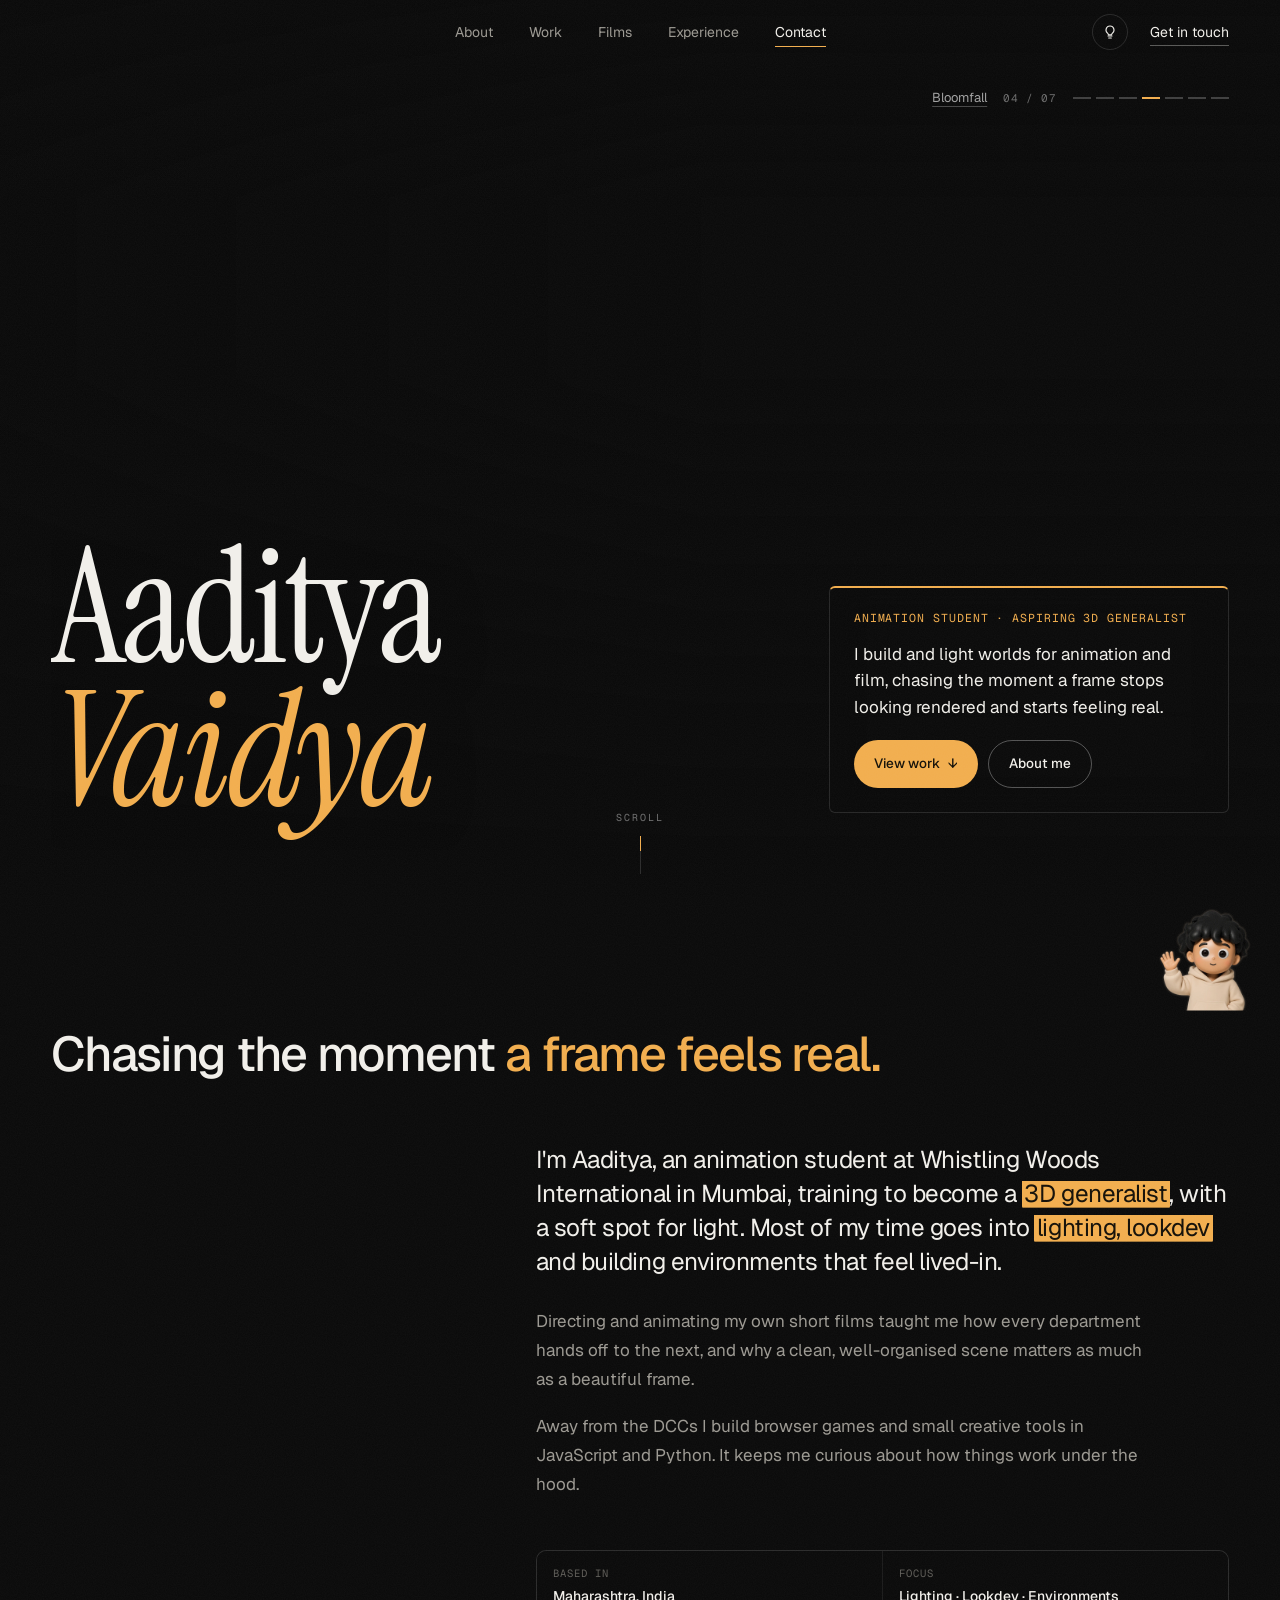
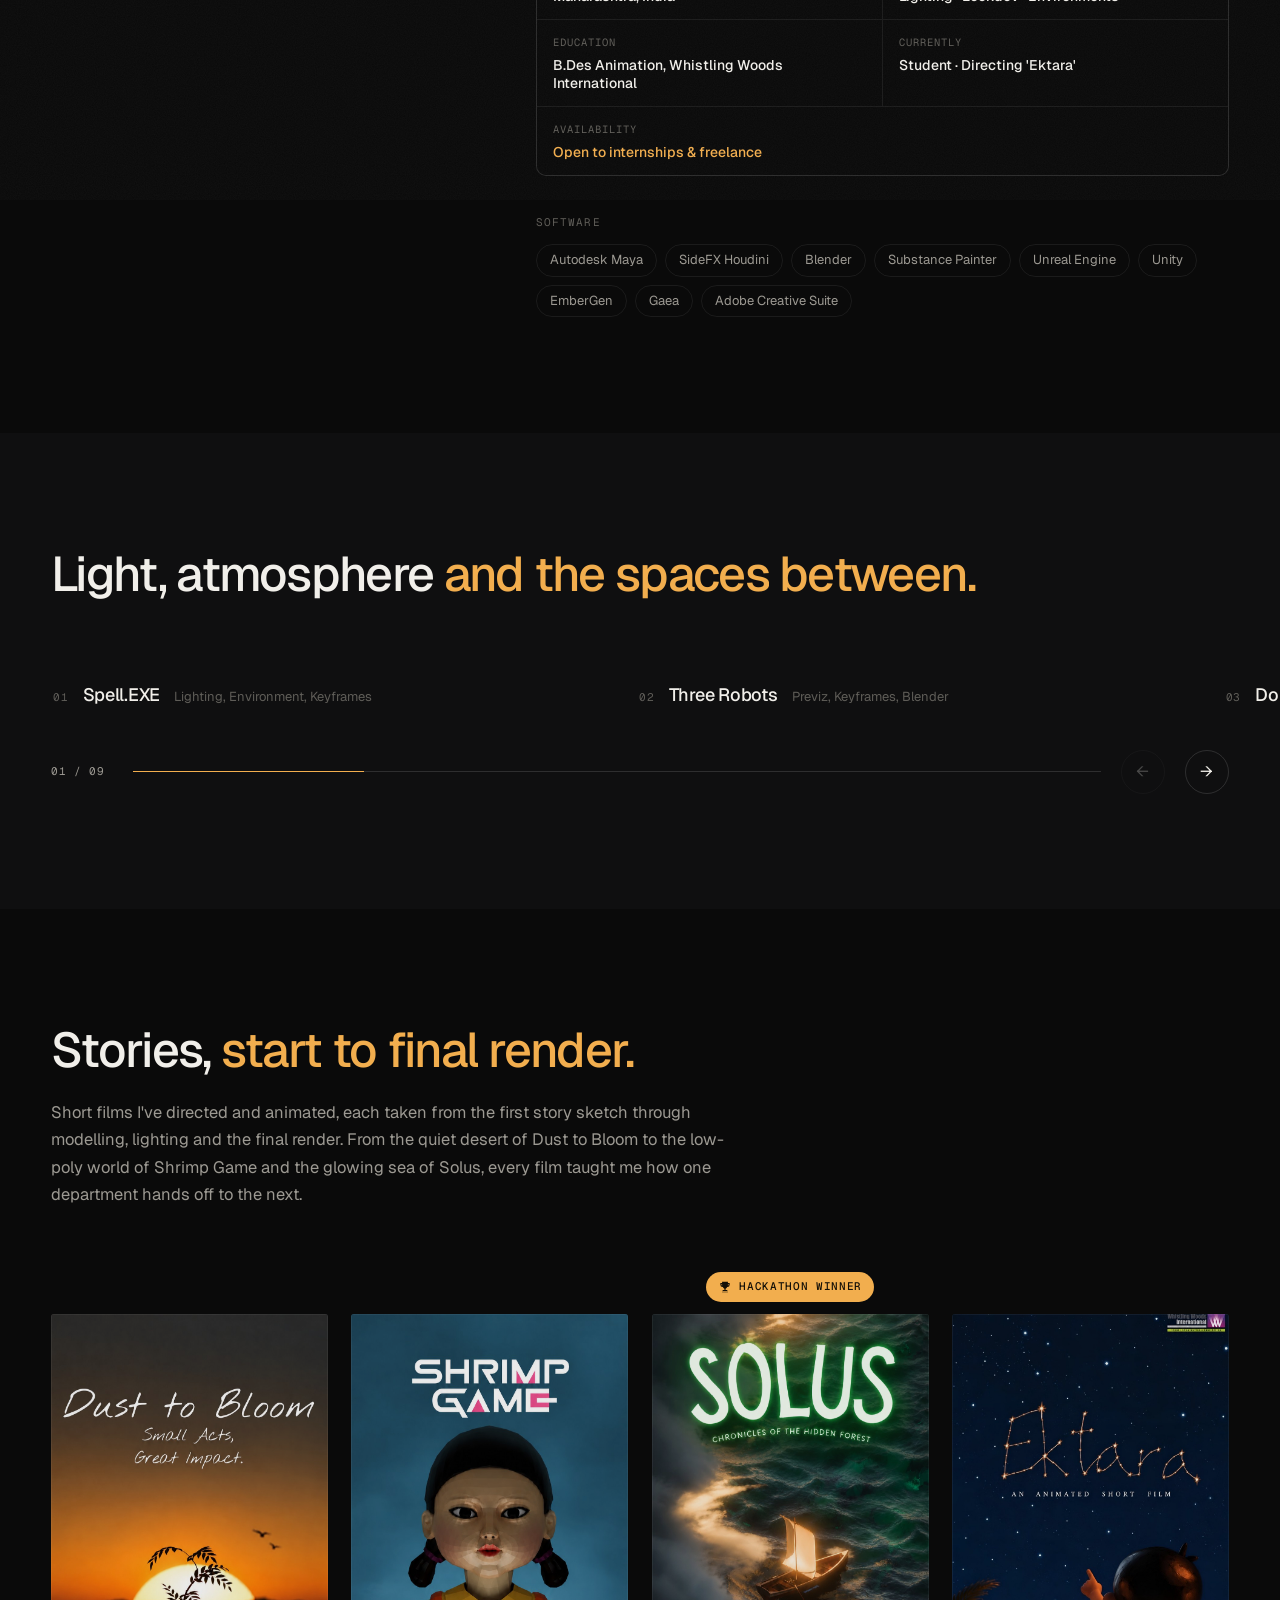
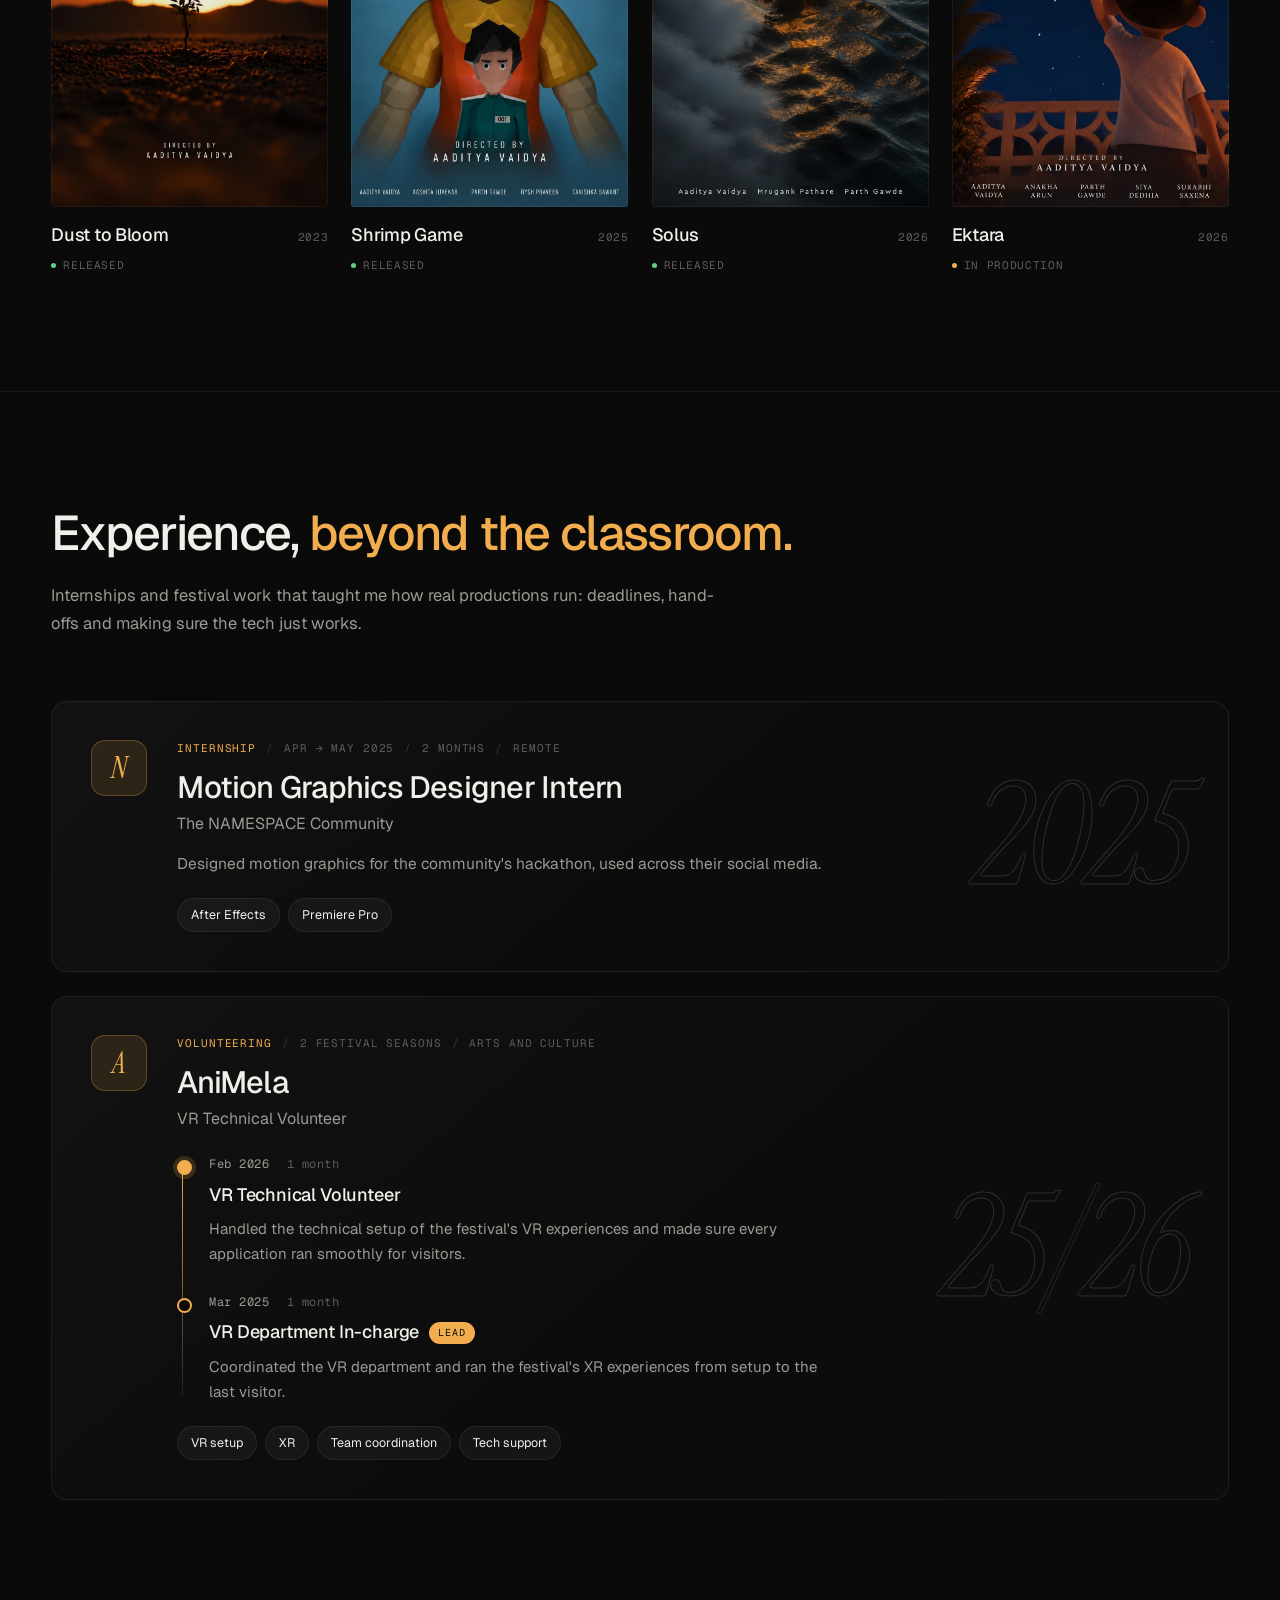
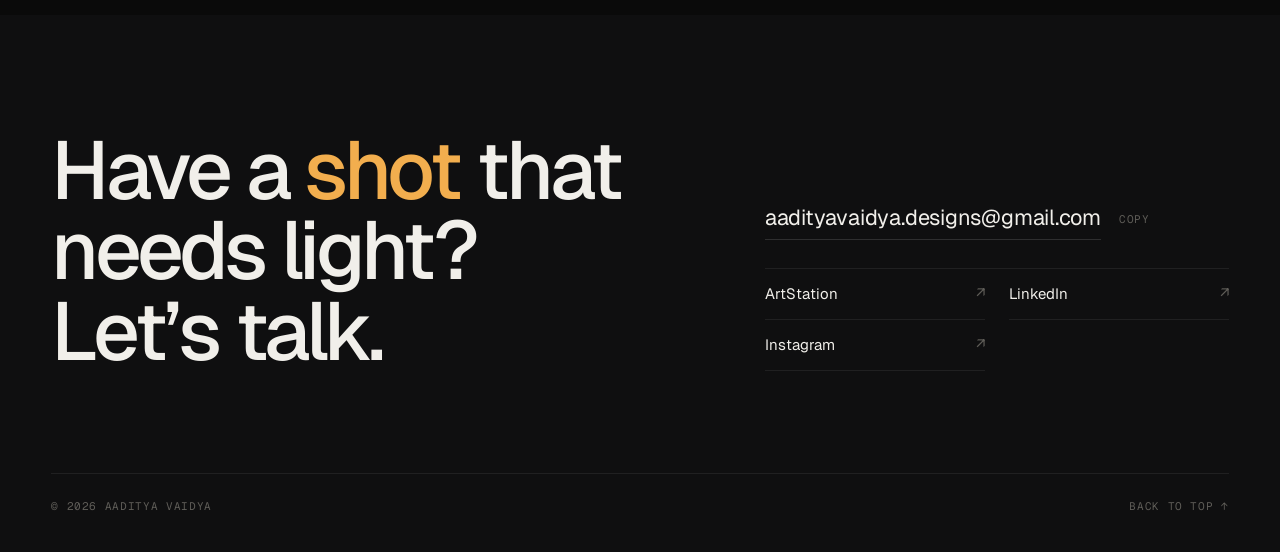
==== commit 0b2649e0: "Update index.html" ====
--- a/index.html
+++ b/index.html
@@ -1971,7 +1971,6 @@
       'Do it again, I dare you.',
       'Okay fine, hi.',
       'Yes, hello, what.',
-      'I am a professional. Mostly.',
     ]
   };
   const count = {}; let hideT, active = null, shownFor = {};
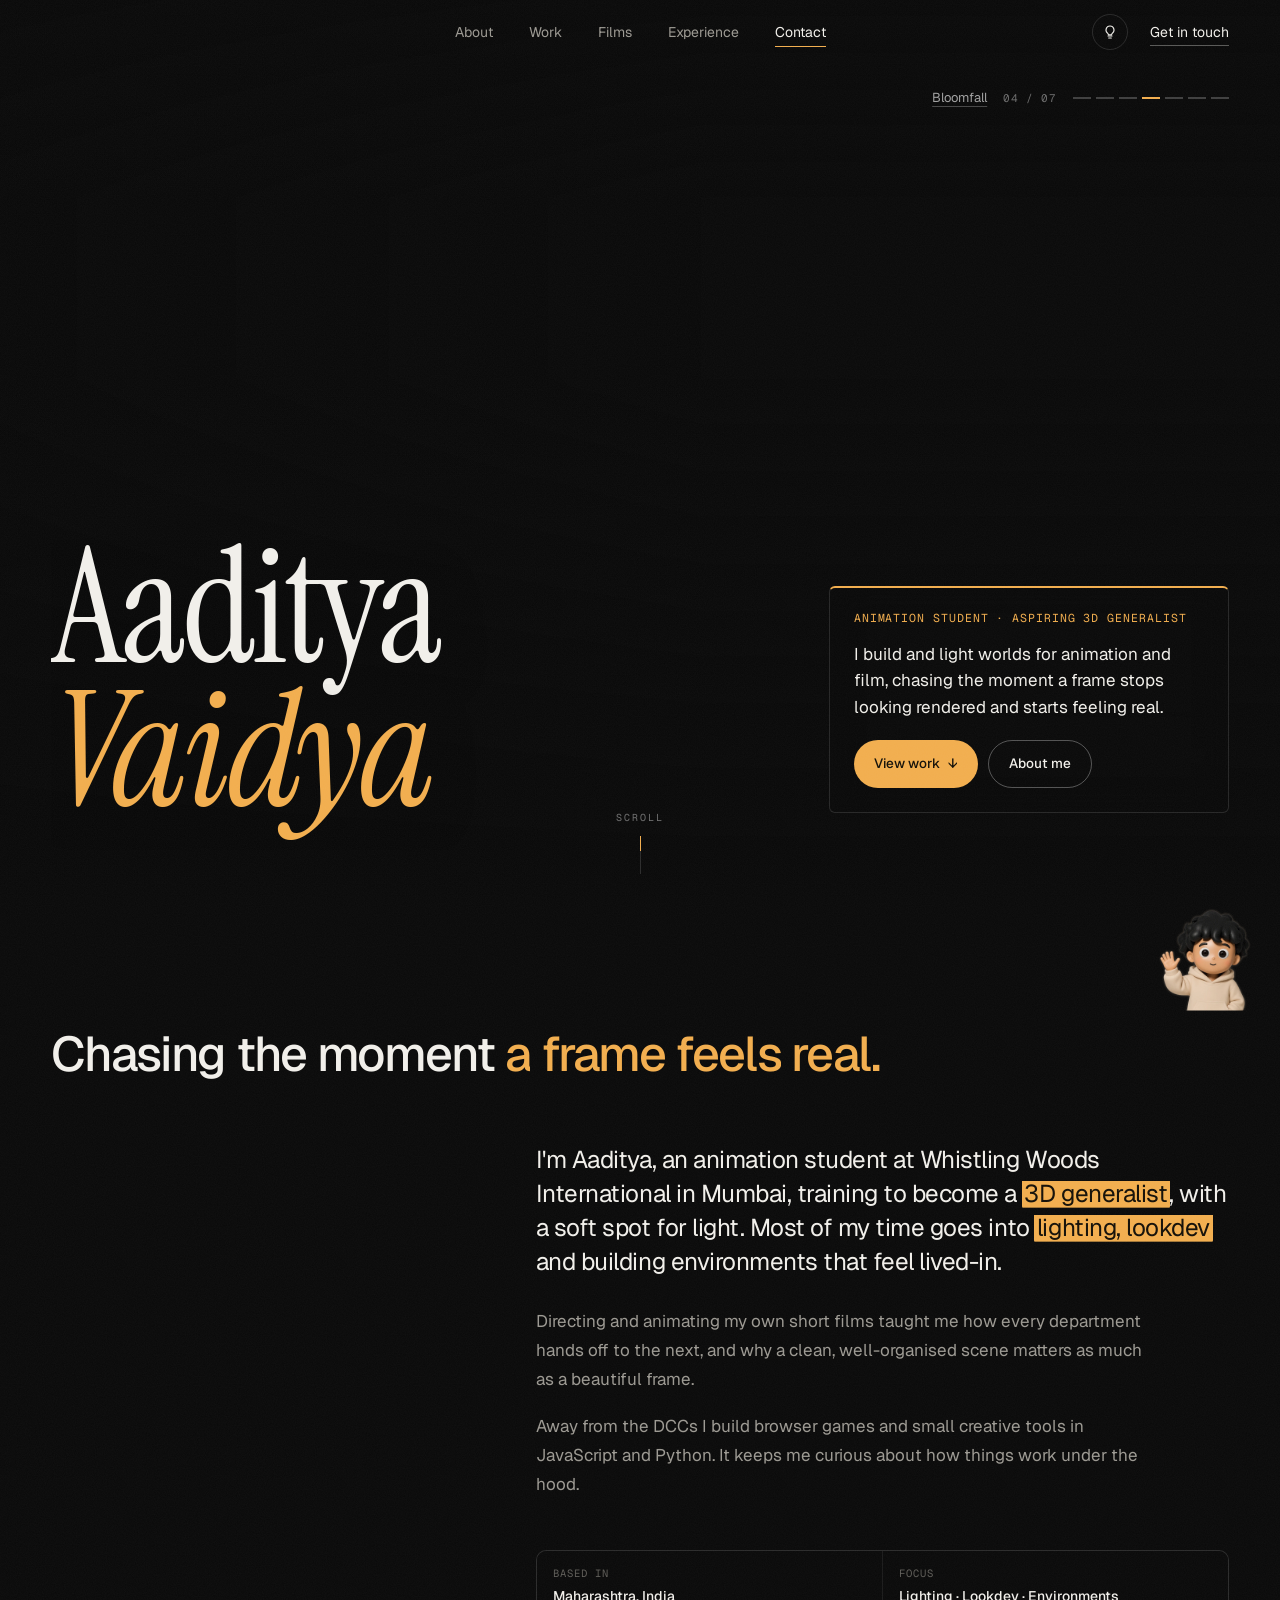
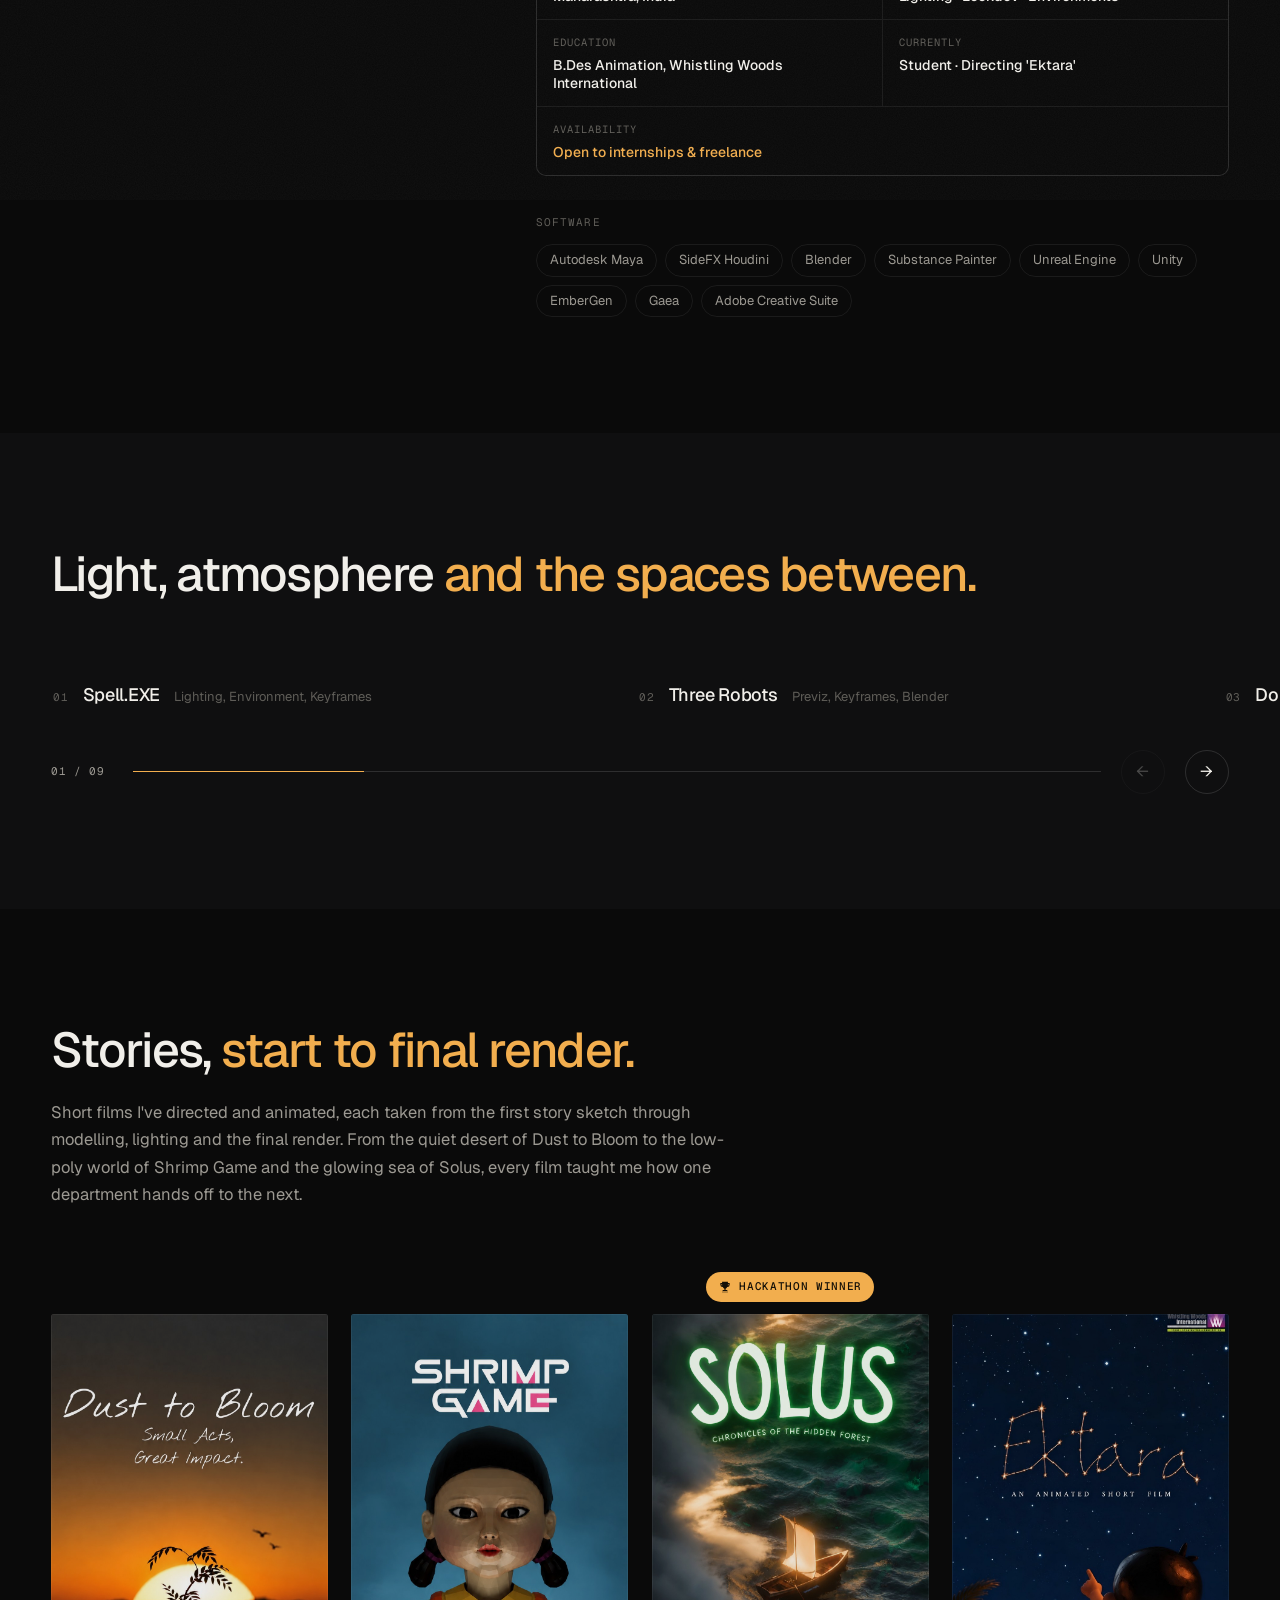
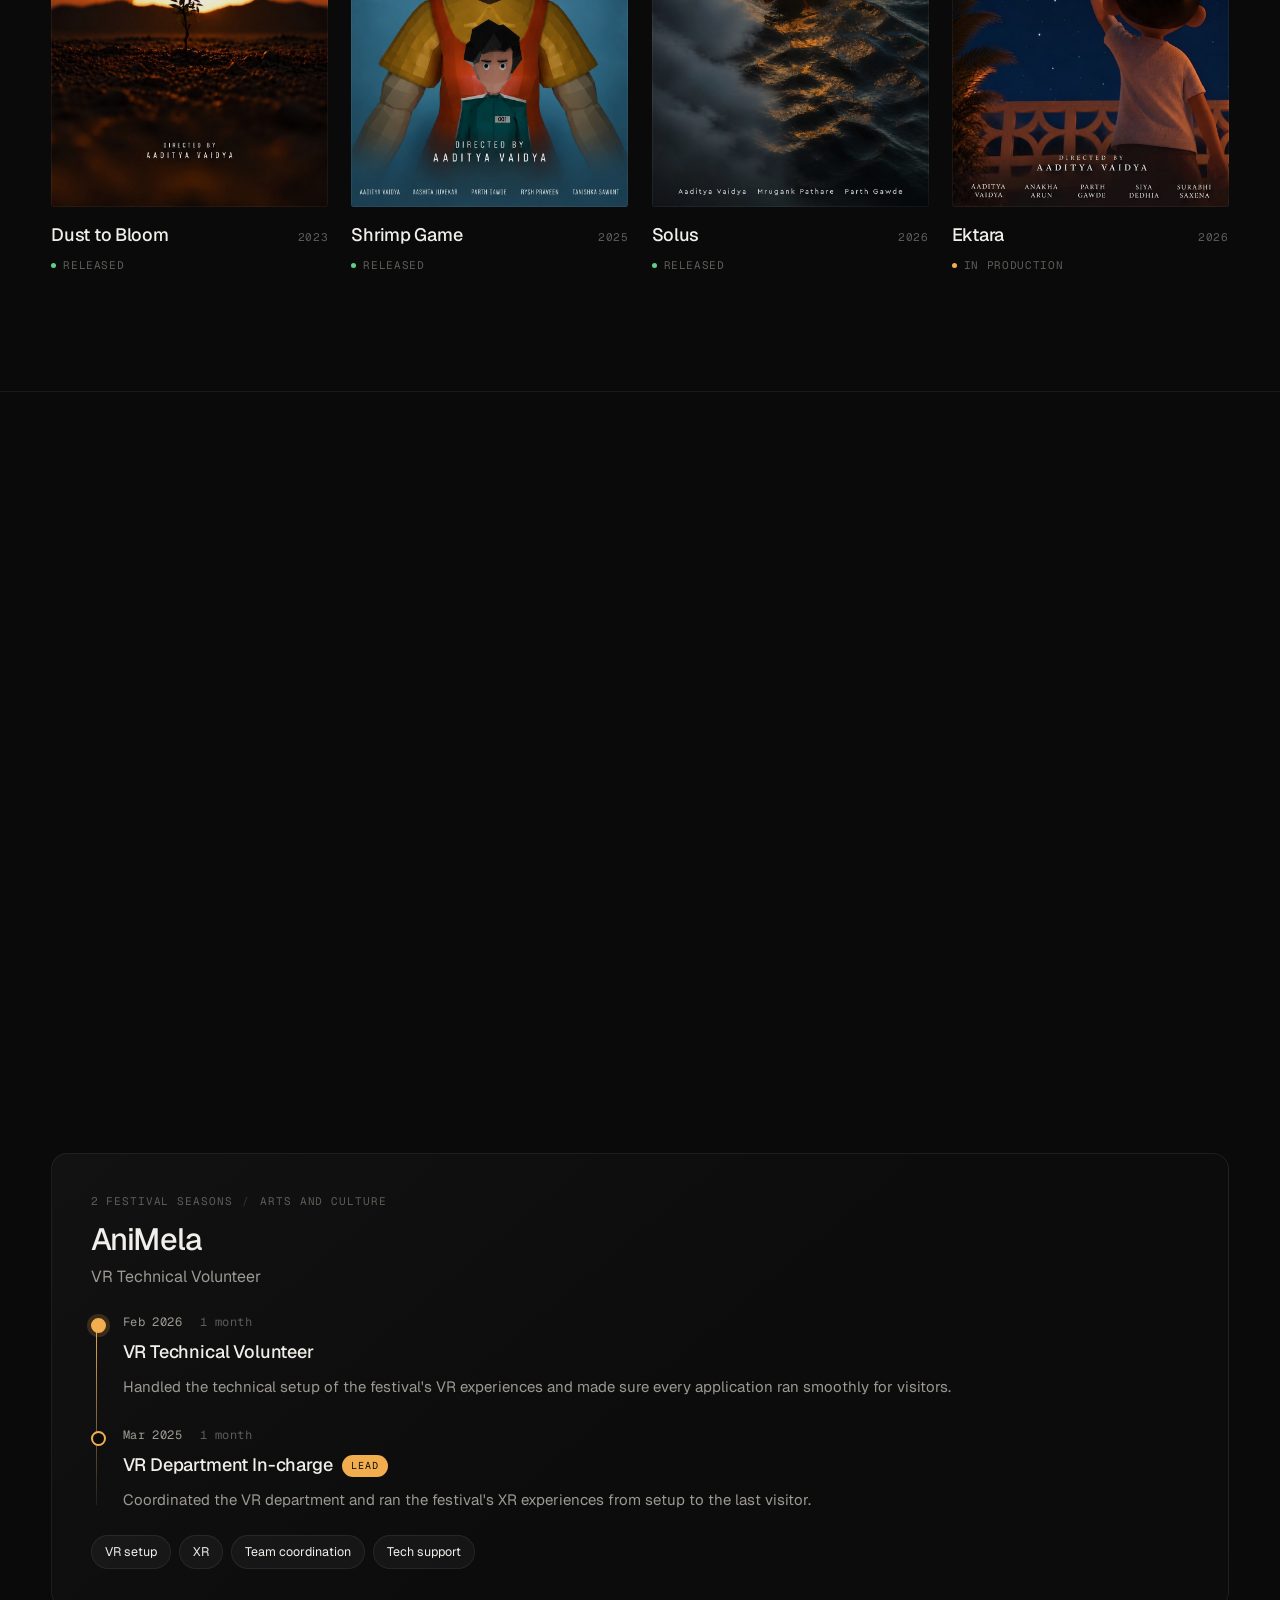
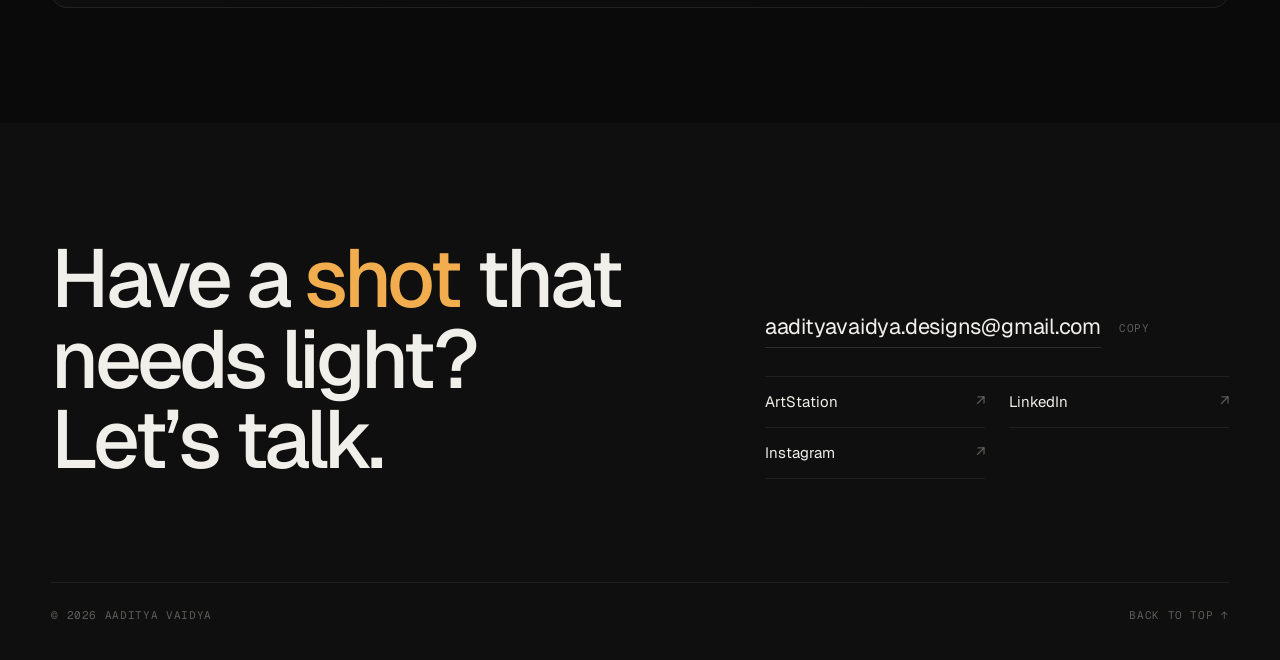
==== commit 951b3c4a: "Experience: drop monograms and outlined years, add Internships and Volunteering headings Co-Authored" ====
--- a/index.html
+++ b/index.html
@@ -576,8 +576,10 @@
 }
 /* ===== Experience & Volunteering ===== */
 .xp-sec{ border-top:1px solid var(--line); }
-.xc + .xc{ margin-top:clamp(16px,2vw,24px); }
-.xc{ position:relative; overflow:hidden; display:grid; grid-template-columns:56px minmax(0,1fr); gap:clamp(18px,2.4vw,32px);
+.xc-head{ display:flex; align-items:center; gap:16px; margin:0 0 clamp(14px,1.6vw,20px); font-size:clamp(20px,1.9vw,26px); font-weight:500; letter-spacing:-.02em; color:var(--ink); }
+.xc-head::after{ content:''; flex:1; height:1px; background:linear-gradient(90deg, color-mix(in srgb, var(--accent) 50%, transparent), var(--line) 40%, transparent); }
+.xc + .xc-head{ margin-top:clamp(40px,5vw,64px); }
+.xc{ position:relative; overflow:hidden; display:grid; grid-template-columns:minmax(0,1fr);
   padding:clamp(24px,3vw,40px); border:1px solid var(--line); border-radius:16px;
   background:linear-gradient(140deg, rgba(255,255,255,.035), rgba(255,255,255,.01) 55%);
   transition:border-color .4s, background .4s, transform .5s var(--ease), opacity .9s ease; }
@@ -585,18 +587,9 @@
 .xc.in:hover{ transform:translateY(-3px); }
 .xc:hover{ border-color:color-mix(in srgb, var(--accent) 30%, var(--line)); }
 .xc:hover::before{ transform:scaleX(1); }
-.xc-year{ position:absolute; right:clamp(20px,3vw,44px); top:50%; transform:translateY(-50%); pointer-events:none;
-  font-family:'Instrument Serif', Georgia, serif; font-style:italic; font-size:clamp(90px,11vw,170px); line-height:1; letter-spacing:-.03em;
-  color:transparent; -webkit-text-stroke:1px rgba(255,255,255,.14); transition:-webkit-text-stroke-color .5s; }
-.xc-year i{ font-style:italic; opacity:.6; margin:0 .02em; }
-.xc:hover .xc-year{ -webkit-text-stroke-color:color-mix(in srgb, var(--accent) 45%, transparent); }
-.xc-logo{ width:56px; height:56px; border-radius:14px; display:grid; place-items:center;
-  font-family:'Instrument Serif', Georgia, serif; font-style:italic; font-size:30px; color:var(--accent);
-  background:color-mix(in srgb, var(--accent) 12%, transparent); border:1px solid color-mix(in srgb, var(--accent) 28%, transparent); }
-.xc-body{ position:relative; max-width:660px; }
+.xc:hover .xc-body{ position:relative; max-width:660px; }
 .xc-meta{ display:flex; flex-wrap:wrap; gap:6px 0; font-family:var(--mono); font-size:11px; letter-spacing:.08em; text-transform:uppercase; color:var(--faint); }
 .xc-meta span + span::before{ content:'/'; margin:0 10px; opacity:.5; }
-.xc-meta span:first-child{ color:var(--accent); }
 .xc-role{ margin-top:12px; font-size:clamp(24px,2.4vw,34px); font-weight:500; letter-spacing:-.025em; line-height:1.15; color:var(--ink); }
 .xc-org{ margin-top:6px; color:var(--dim); font-size:16px; }
 .xc-desc{ margin-top:14px; color:var(--dim); font-size:15.5px; line-height:1.65; }
@@ -615,11 +608,8 @@
 .xc-tl .xc-desc{ margin-top:8px; font-size:15px; }
 .xc-badge{ font-family:var(--mono); font-size:10px; font-weight:400; letter-spacing:.1em; text-transform:uppercase; color:var(--accent-ink); background:var(--accent); border-radius:100px; padding:3px 9px; }
 @media (max-width:700px){
-  .xc{ grid-template-columns:1fr; gap:16px; padding:22px 20px 24px; }
-  .xc-logo{ width:46px; height:46px; border-radius:12px; font-size:25px; }
-  .xc-year{ top:18px; right:18px; transform:none; font-size:64px; }
-  .xc-role{ margin-top:10px; }
-}
+  .xc{ padding:22px 20px 24px; }
+    }
 @media (hover:none){ .xc::before{ transform:scaleX(1); } }
 </style>
 </head>
@@ -752,22 +742,20 @@
         </div>
       </div>
 
+      <h3 class="xc-head reveal">Internships</h3>
       <article class="xc reveal">
-        <span class="xc-year" aria-hidden="true">2025</span>
-        <div class="xc-logo" aria-hidden="true">N</div>
         <div class="xc-body">
-          <p class="xc-meta"><span>Internship</span><span>Apr → May 2025</span><span>2 months</span><span>Remote</span></p>
+          <p class="xc-meta"><span>Apr → May 2025</span><span>2 months</span><span>Remote</span></p>
           <h3 class="xc-role">Motion Graphics Designer Intern</h3>
           <p class="xc-org">The NAMESPACE Community</p>
           <p class="xc-desc">Designed motion graphics for the community's hackathon, used across their social media.</p>
           <ul class="xc-tags"><li>After Effects</li><li>Premiere Pro</li></ul>
         </div>
       </article>
+      <h3 class="xc-head reveal">Volunteering</h3>
       <article class="xc reveal">
-        <span class="xc-year" aria-hidden="true">25<i>/</i>26</span>
-        <div class="xc-logo" aria-hidden="true">A</div>
         <div class="xc-body">
-          <p class="xc-meta"><span>Volunteering</span><span>2 festival seasons</span><span>Arts and Culture</span></p>
+          <p class="xc-meta"><span>2 festival seasons</span><span>Arts and Culture</span></p>
           <h3 class="xc-role">AniMela</h3>
           <p class="xc-org">VR Technical Volunteer</p>
           <ol class="xc-tl">
@@ -1939,10 +1927,11 @@
     ],
     experience:[
       'Some work outside class.',
+      'This is where I got my hands dirty.',
       'Still adding to this list!',
       'Every bit of this taught me something.',
       'Small list, big lessons.',
-      'More coming soon!',
+      'More coming soon, hopefully.',
     ],
     contact:[
       "Say hi, I don't bite.",
@@ -1971,6 +1960,7 @@
       'Do it again, I dare you.',
       'Okay fine, hi.',
       'Yes, hello, what.',
+      'I am a professional. Mostly.',
     ]
   };
   const count = {}; let hideT, active = null, shownFor = {};
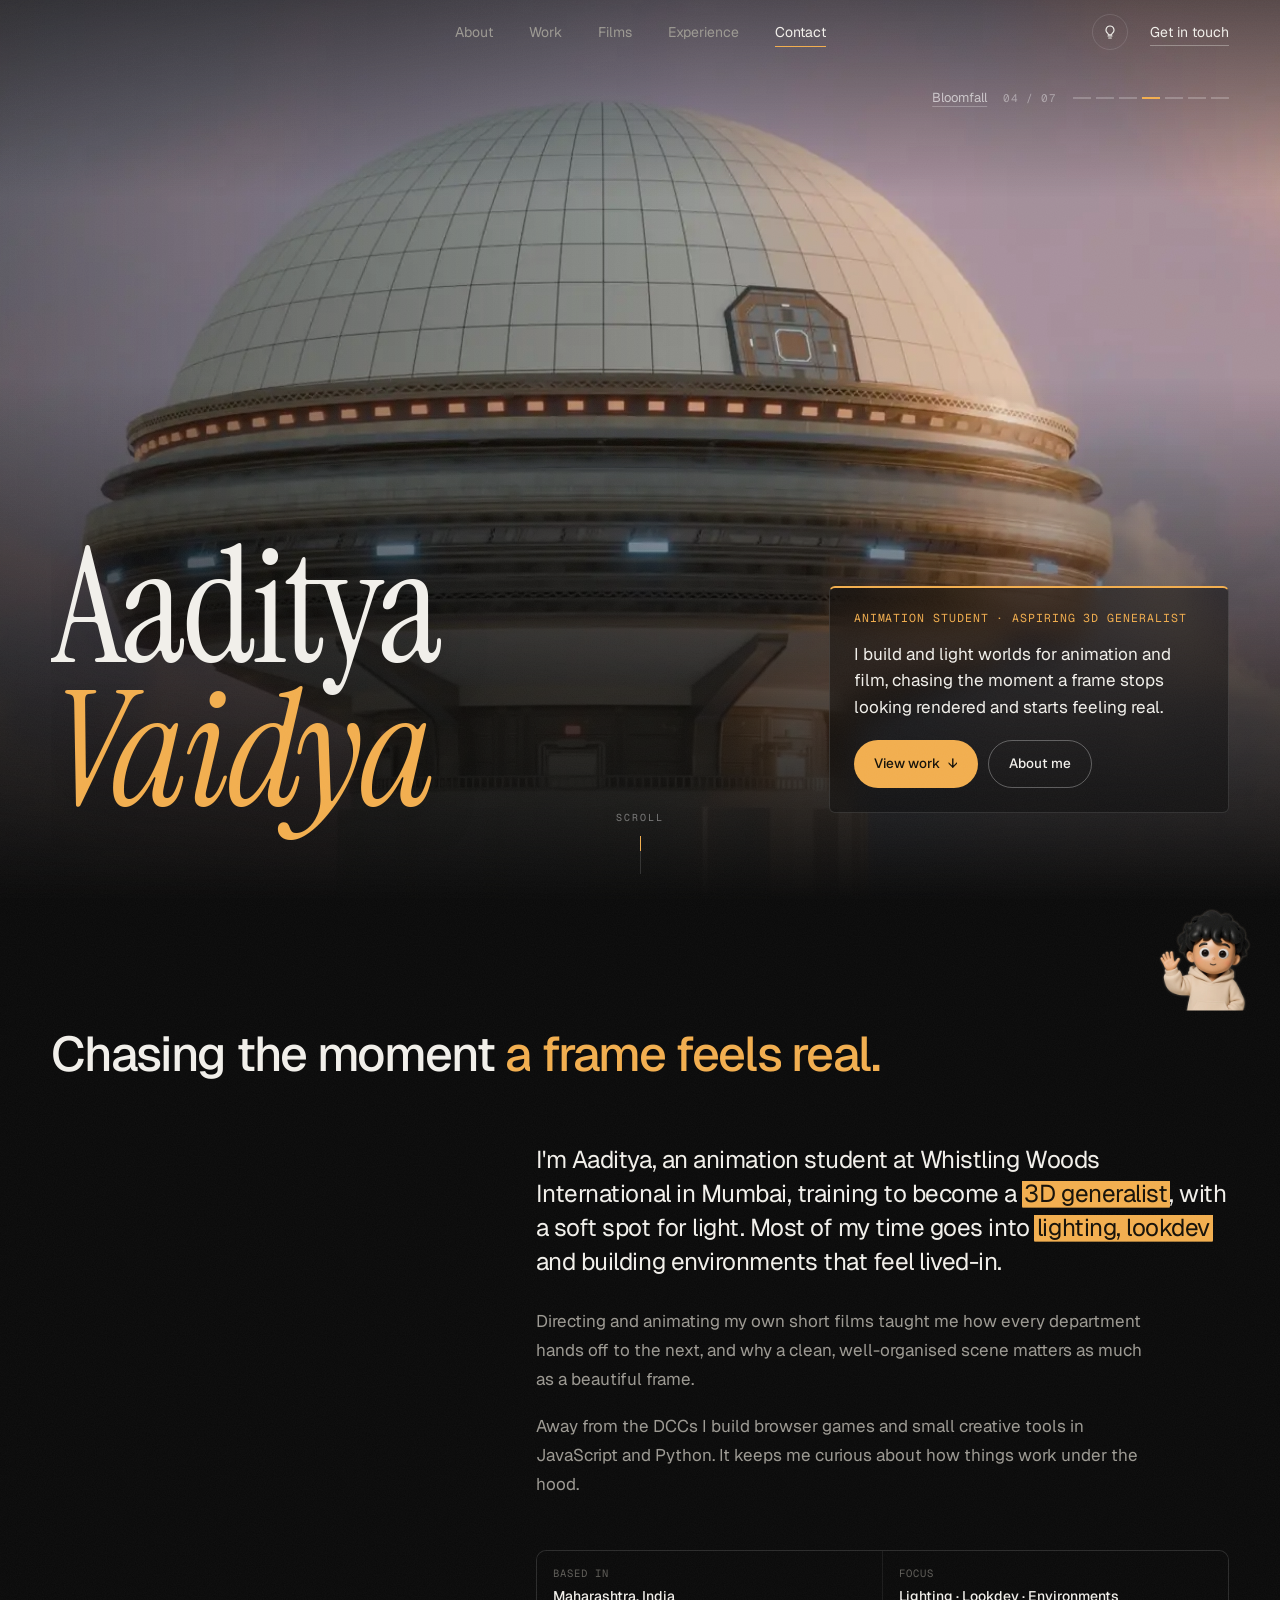
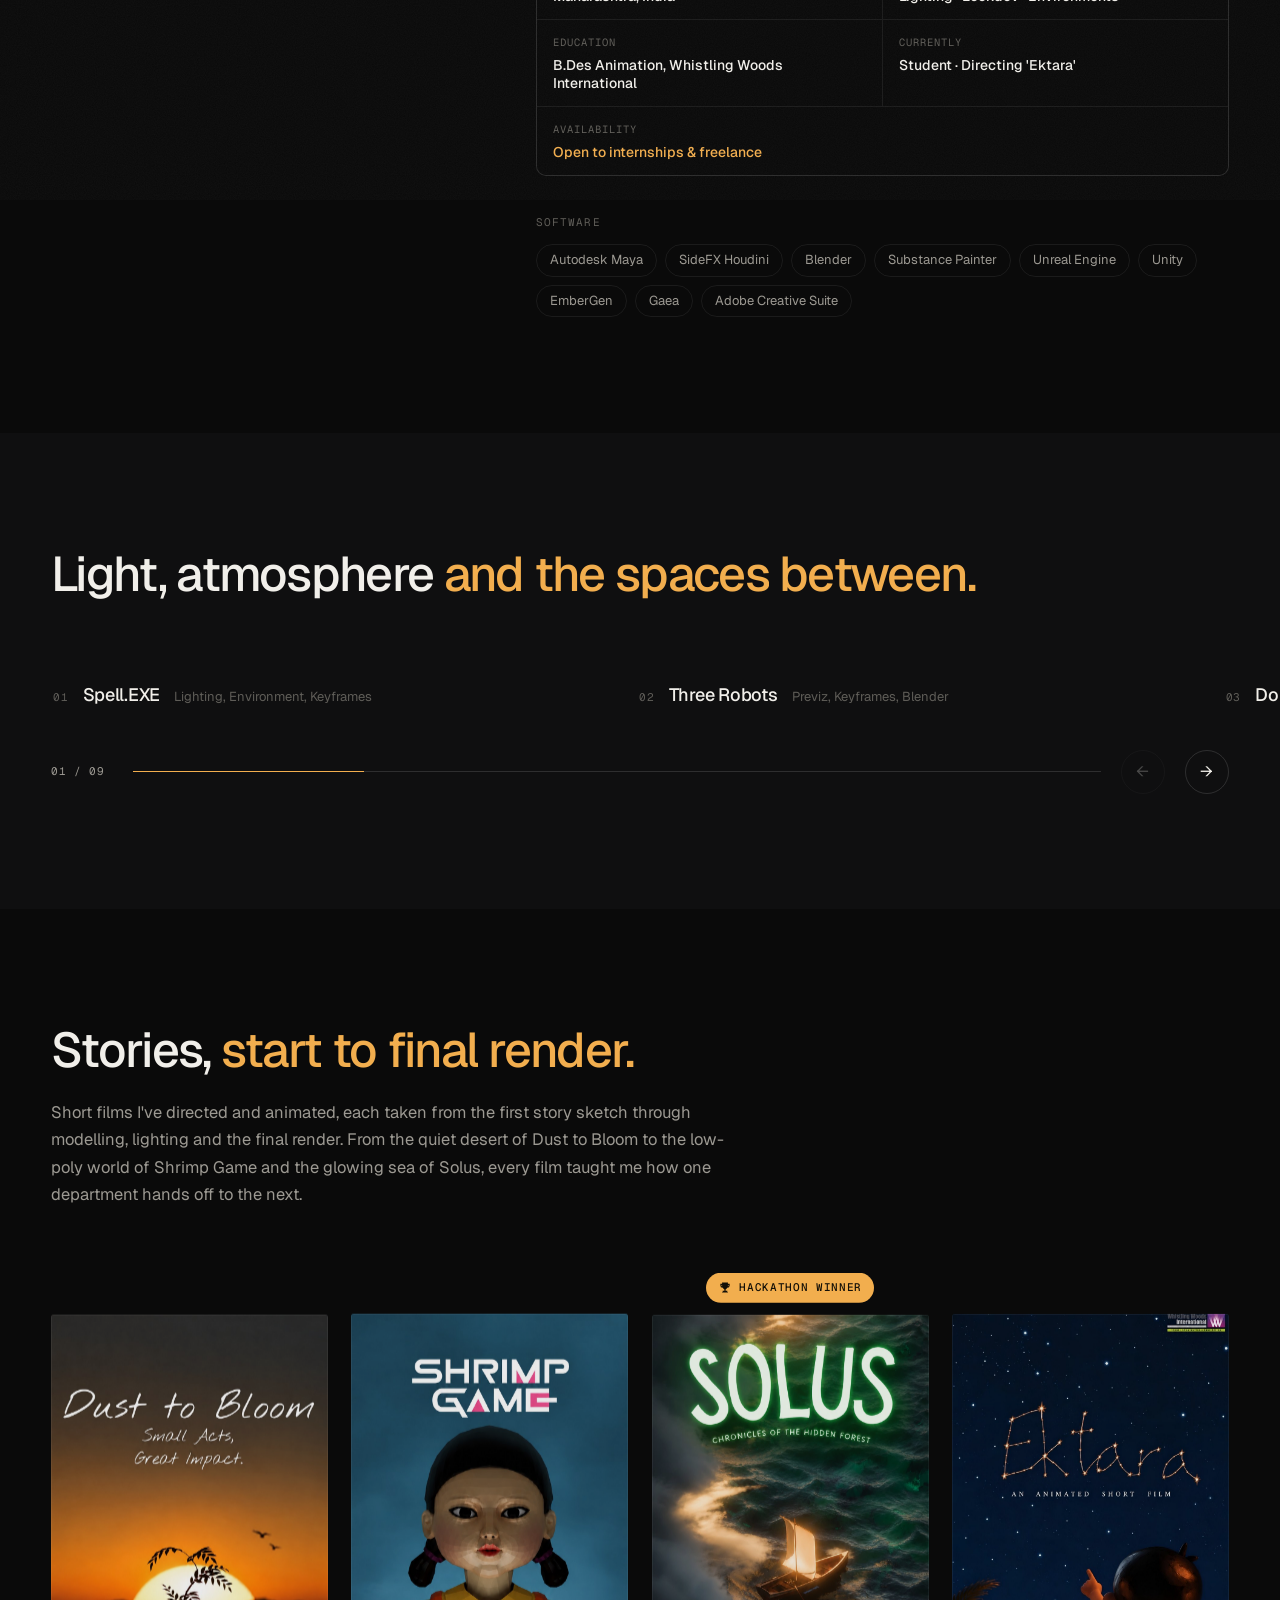
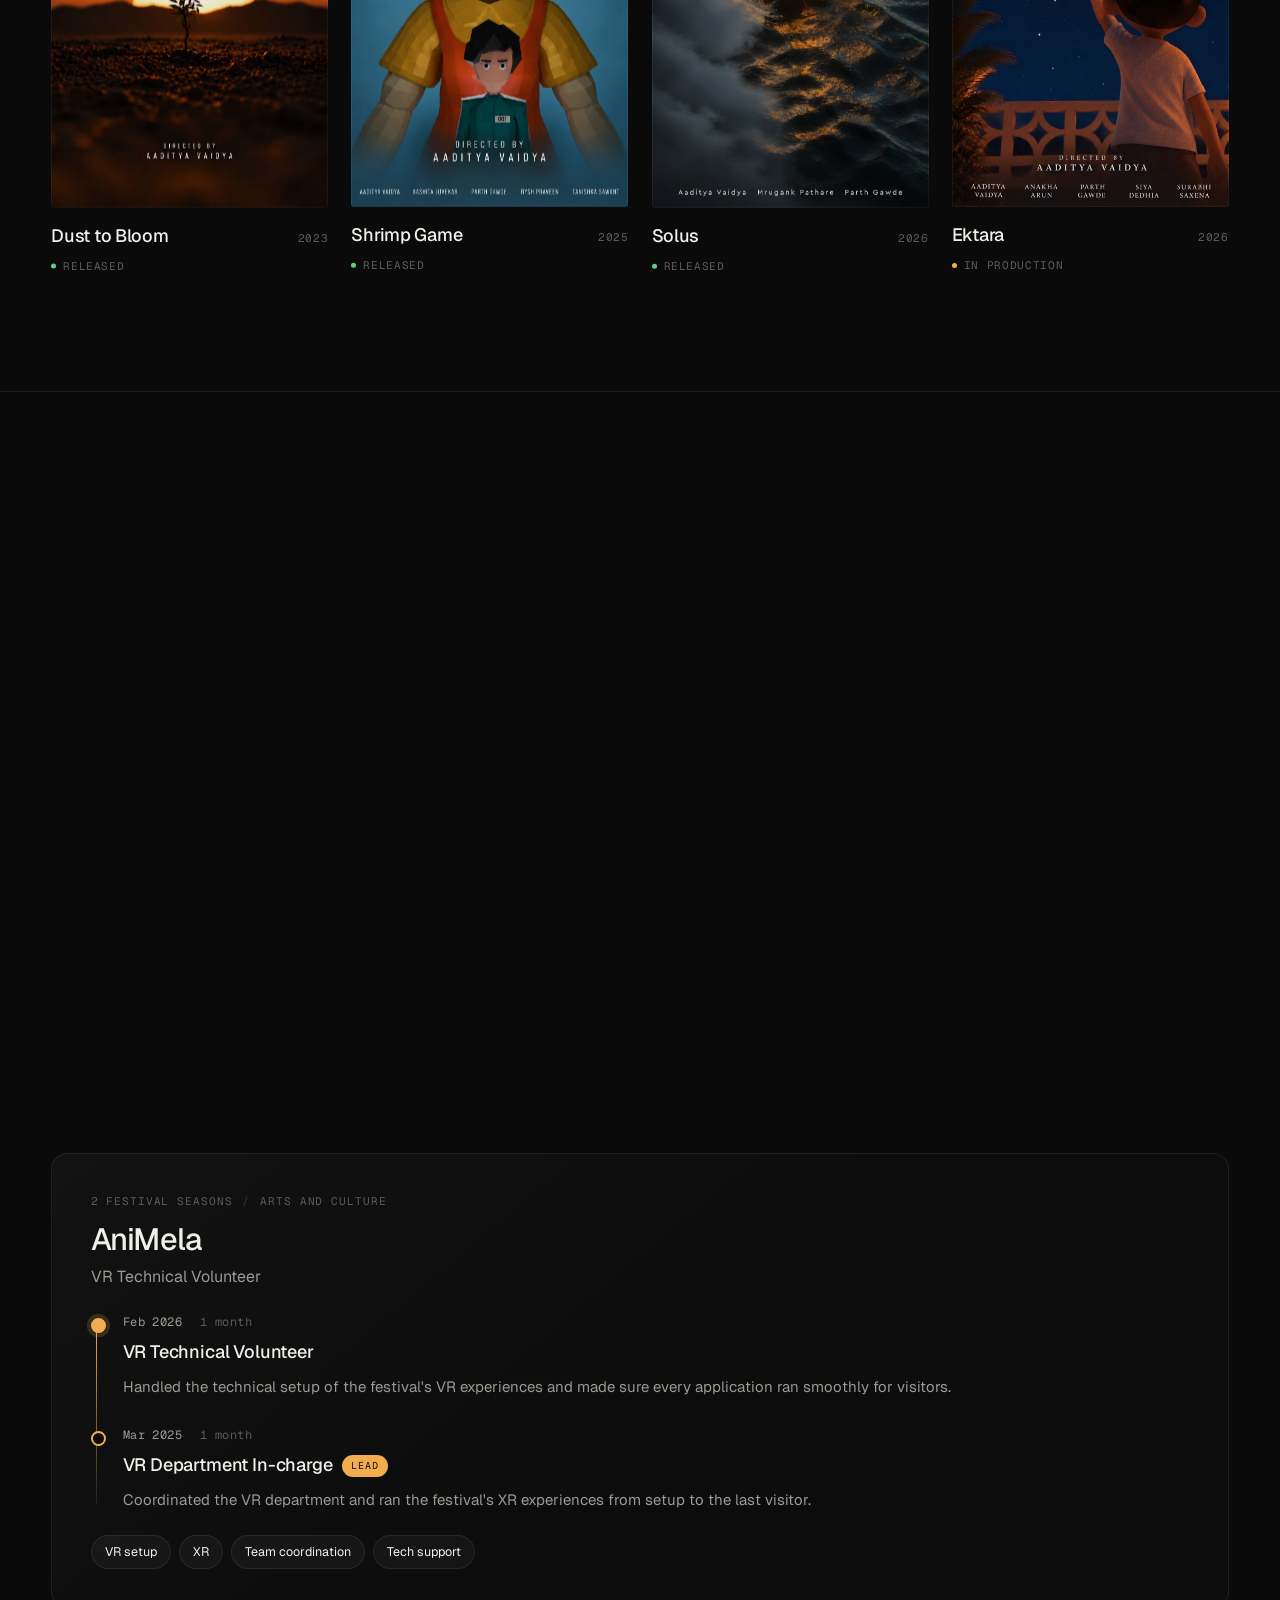
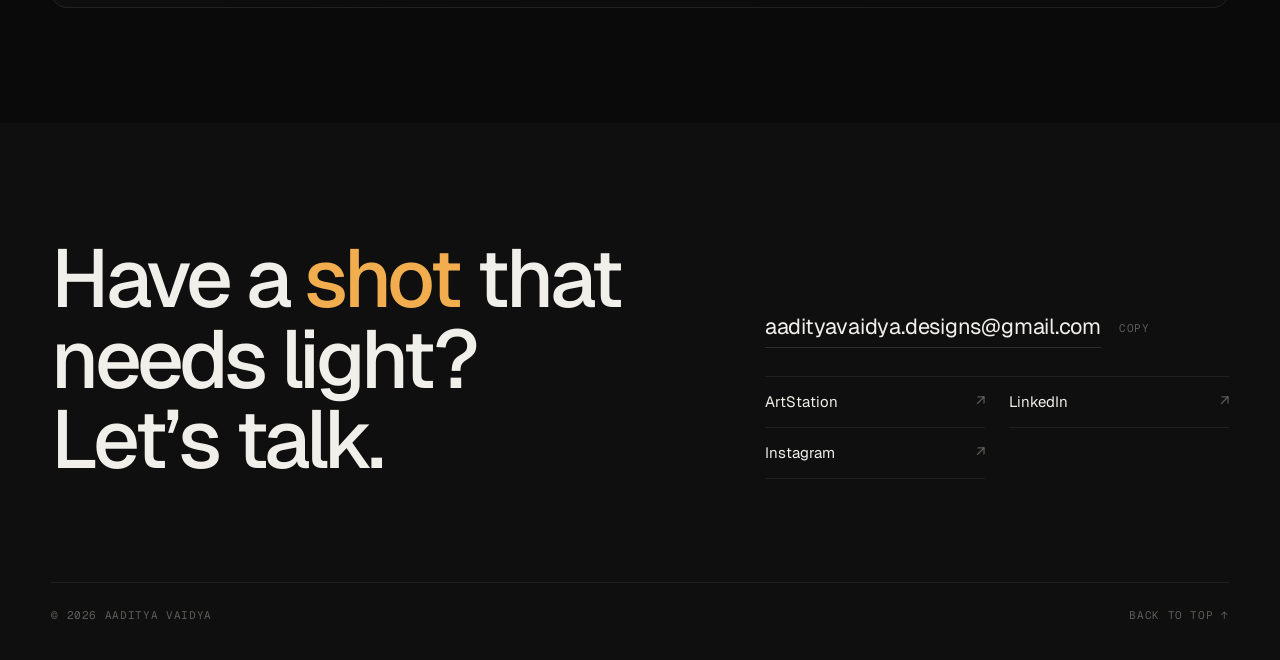
==== commit fbbe87db: "Mini Aadi: trim a few lines Co-Authored-By: Claude Opus 5.5 <noreply@anthropic.com> Claude-Session: " ====
--- a/index.html
+++ b/index.html
@@ -1927,11 +1927,10 @@
     ],
     experience:[
       'Some work outside class.',
-      'This is where I got my hands dirty.',
       'Still adding to this list!',
       'Every bit of this taught me something.',
       'Small list, big lessons.',
-      'More coming soon, hopefully.',
+      'More coming soon.',
     ],
     contact:[
       "Say hi, I don't bite.",
@@ -1960,7 +1959,6 @@
       'Do it again, I dare you.',
       'Okay fine, hi.',
       'Yes, hello, what.',
-      'I am a professional. Mostly.',
     ]
   };
   const count = {}; let hideT, active = null, shownFor = {};
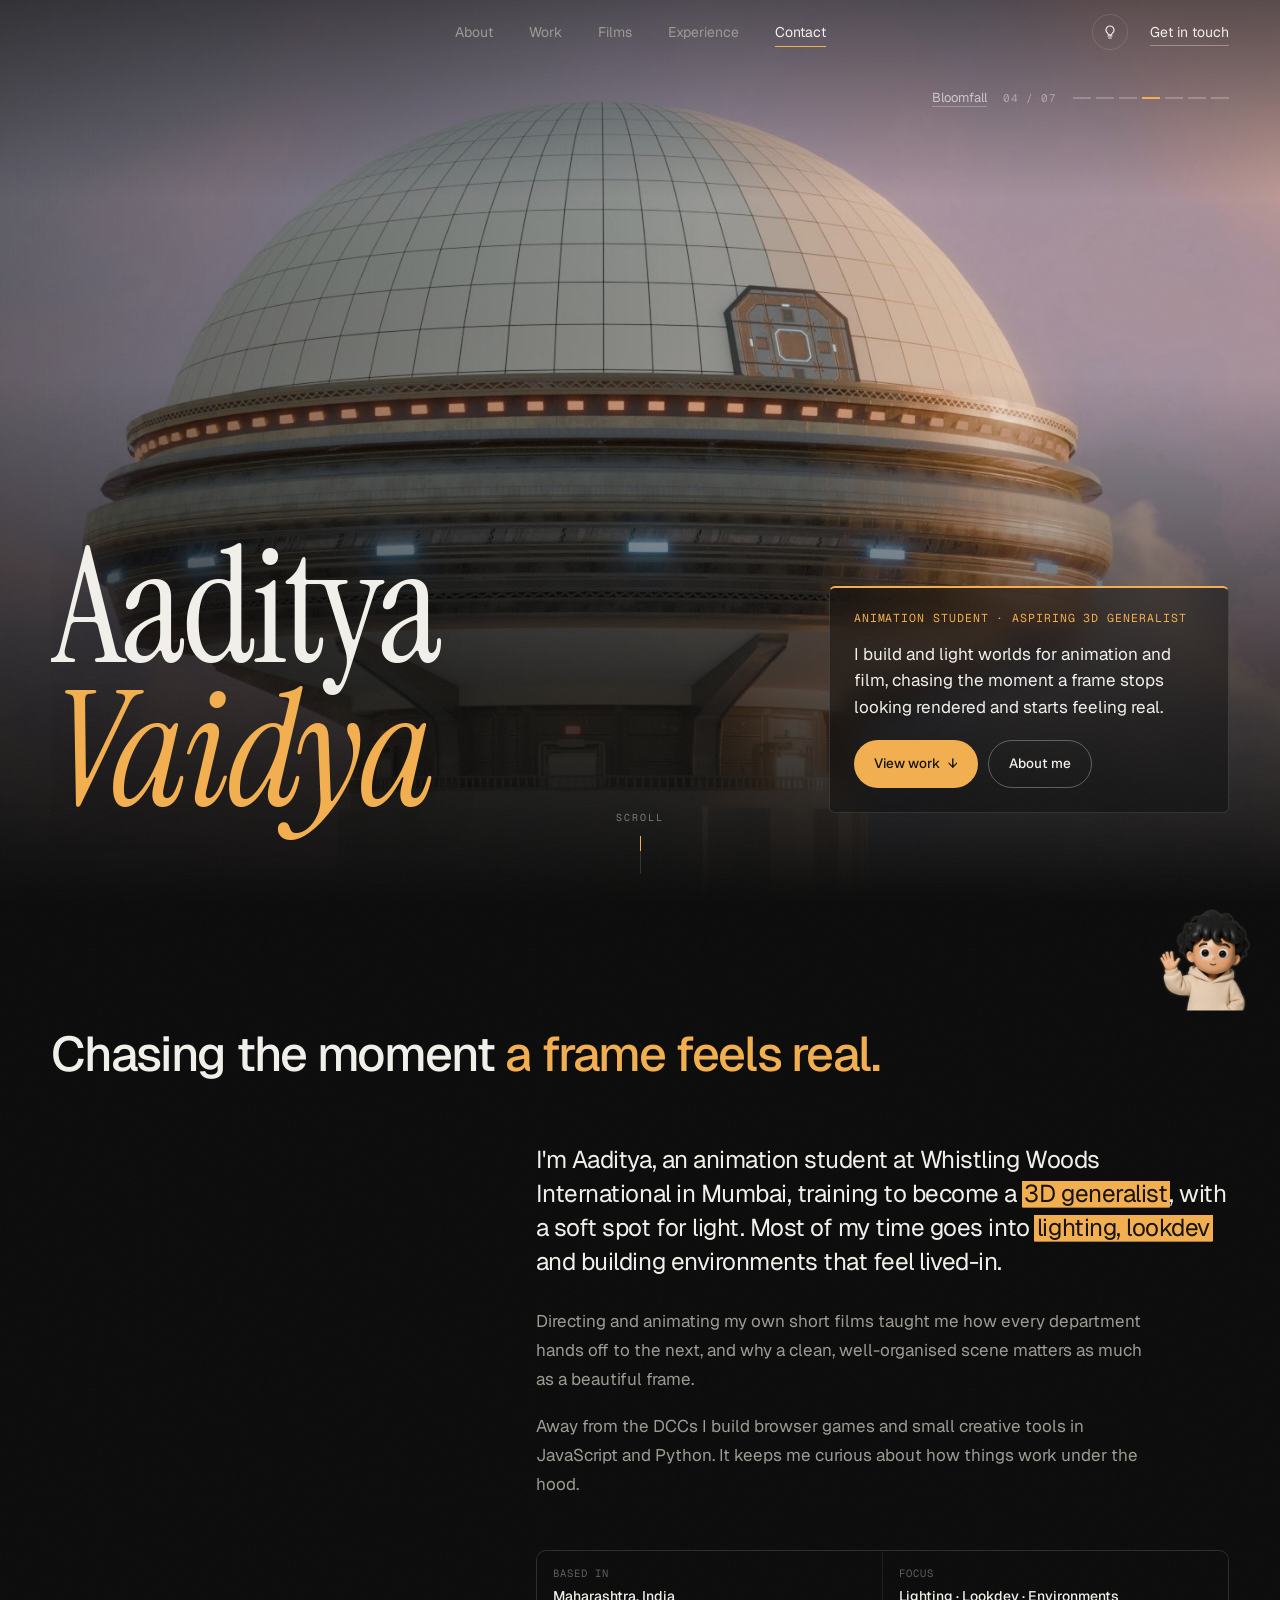
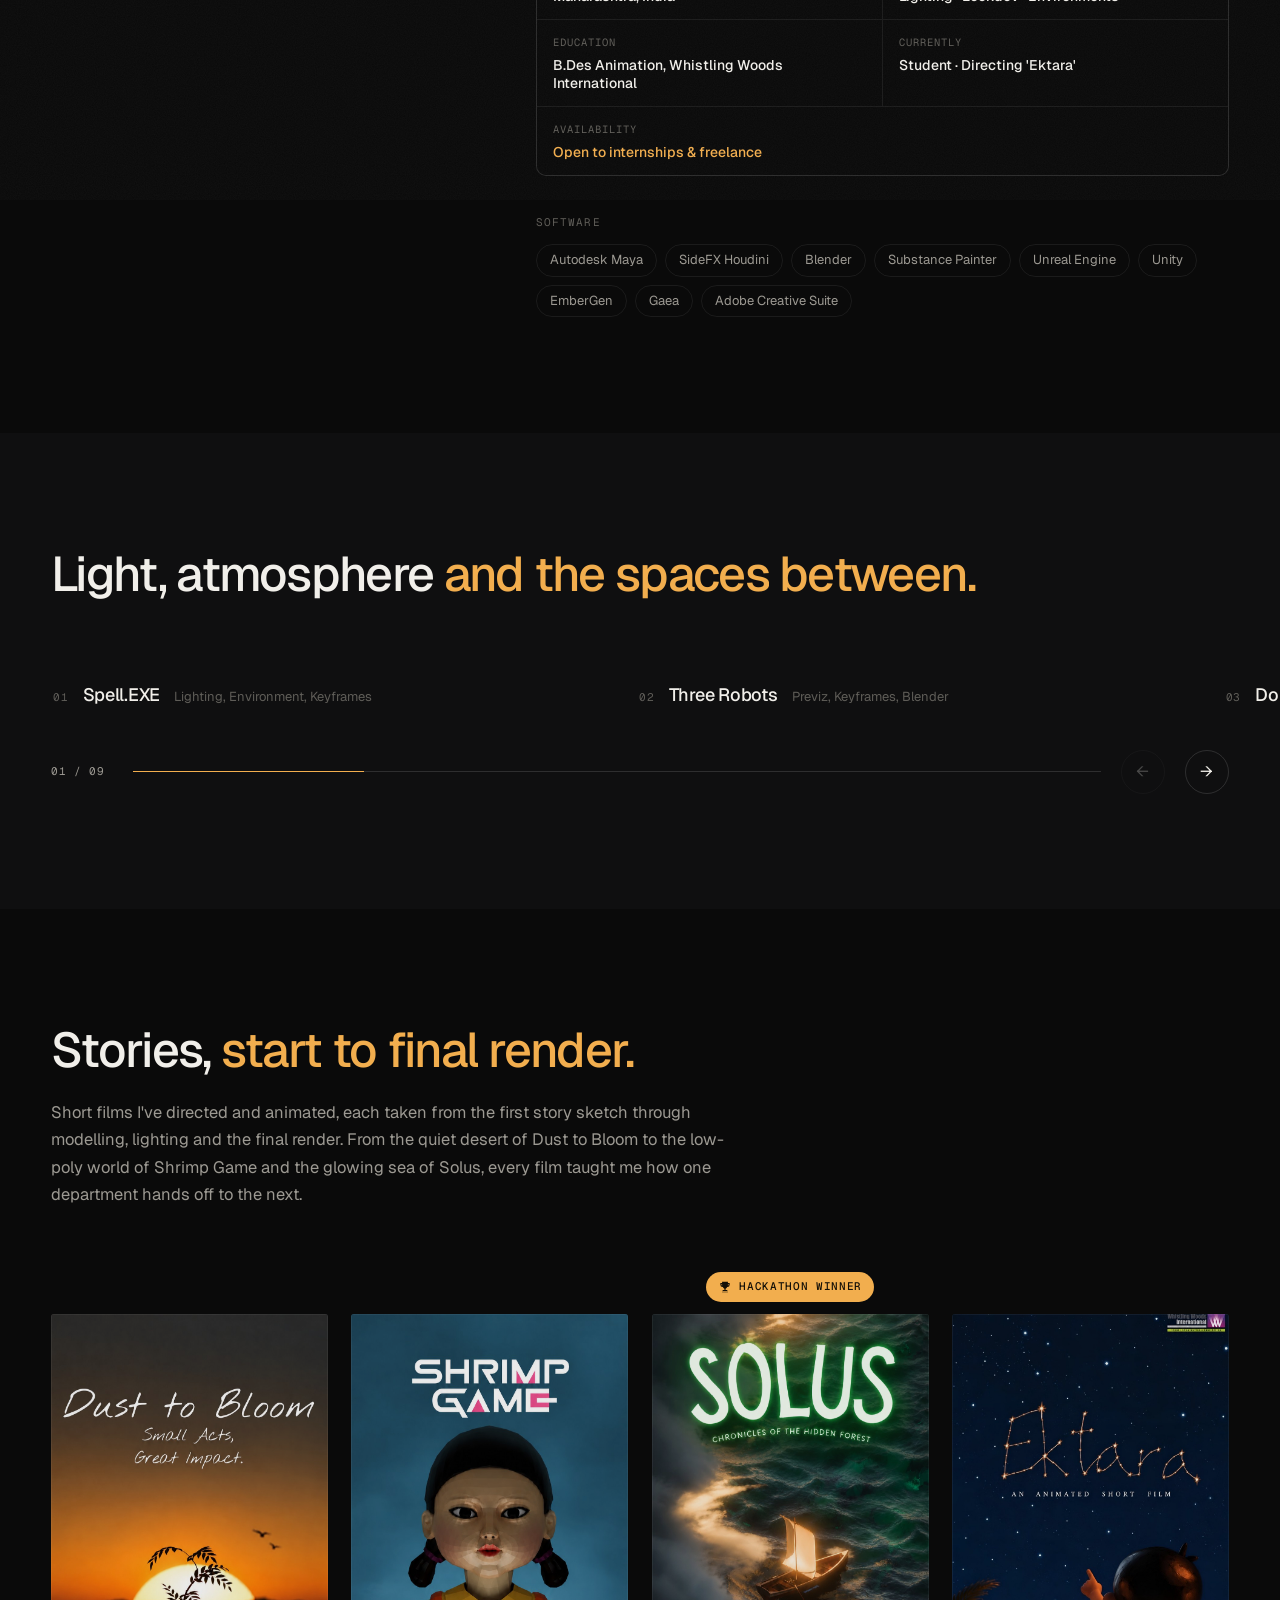
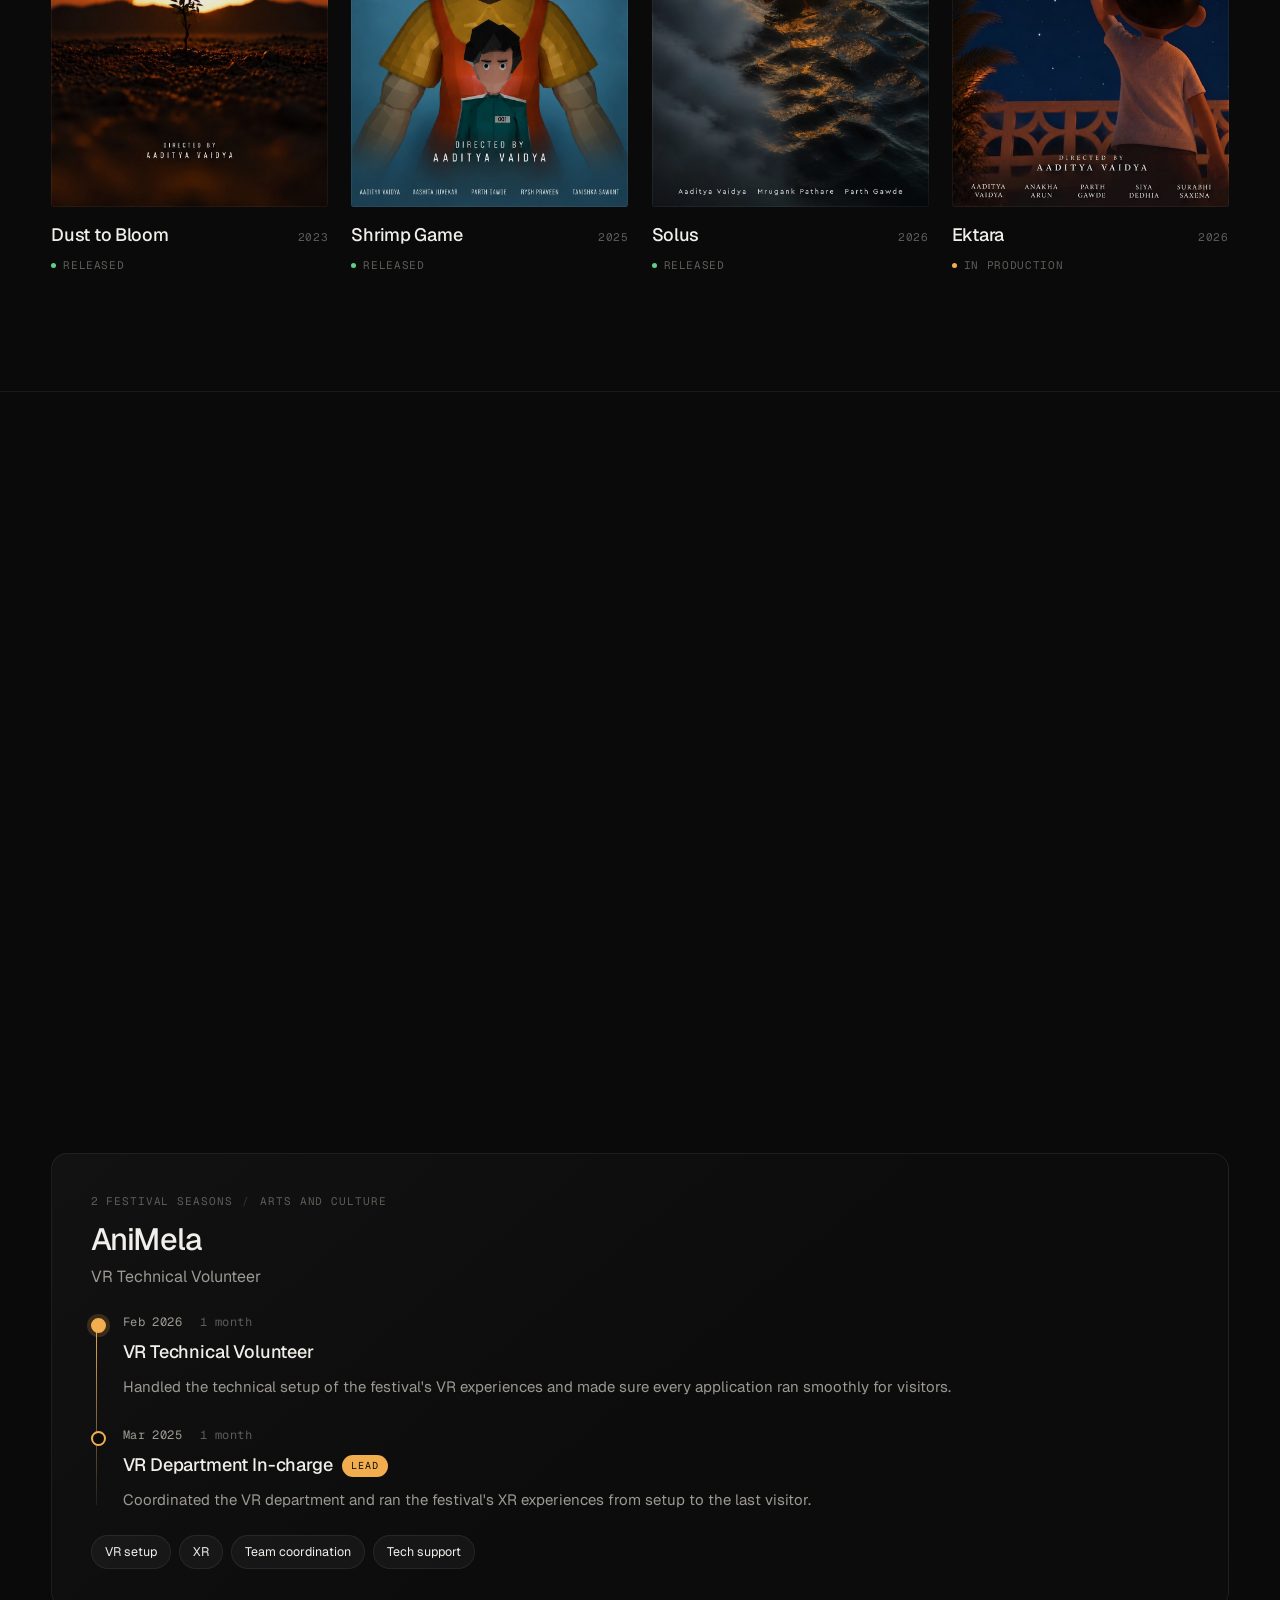
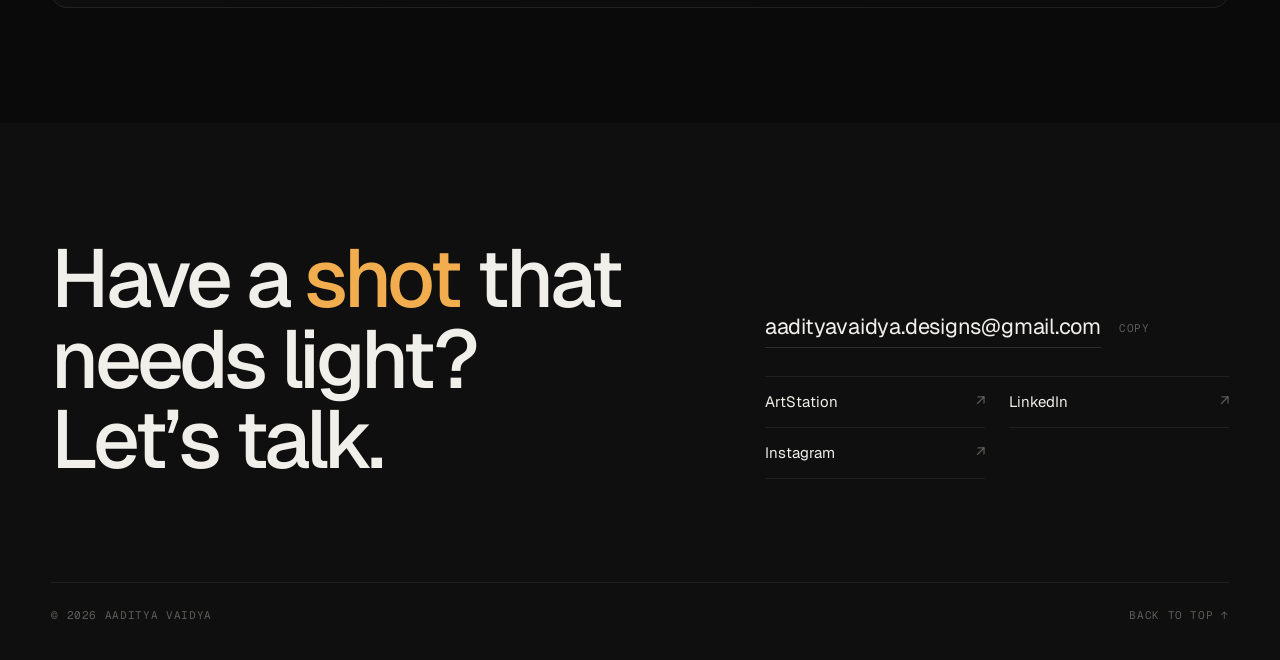
==== commit fa5f259d: "Mini Aadi: match line wording edited on GitHub Co-Authored-By: Claude Opus 5.5 <noreply@anthropic.co" ====
--- a/index.html
+++ b/index.html
@@ -1930,7 +1930,7 @@
       'Still adding to this list!',
       'Every bit of this taught me something.',
       'Small list, big lessons.',
-      'More coming soon.',
+      'More coming soon!',
     ],
     contact:[
       "Say hi, I don't bite.",
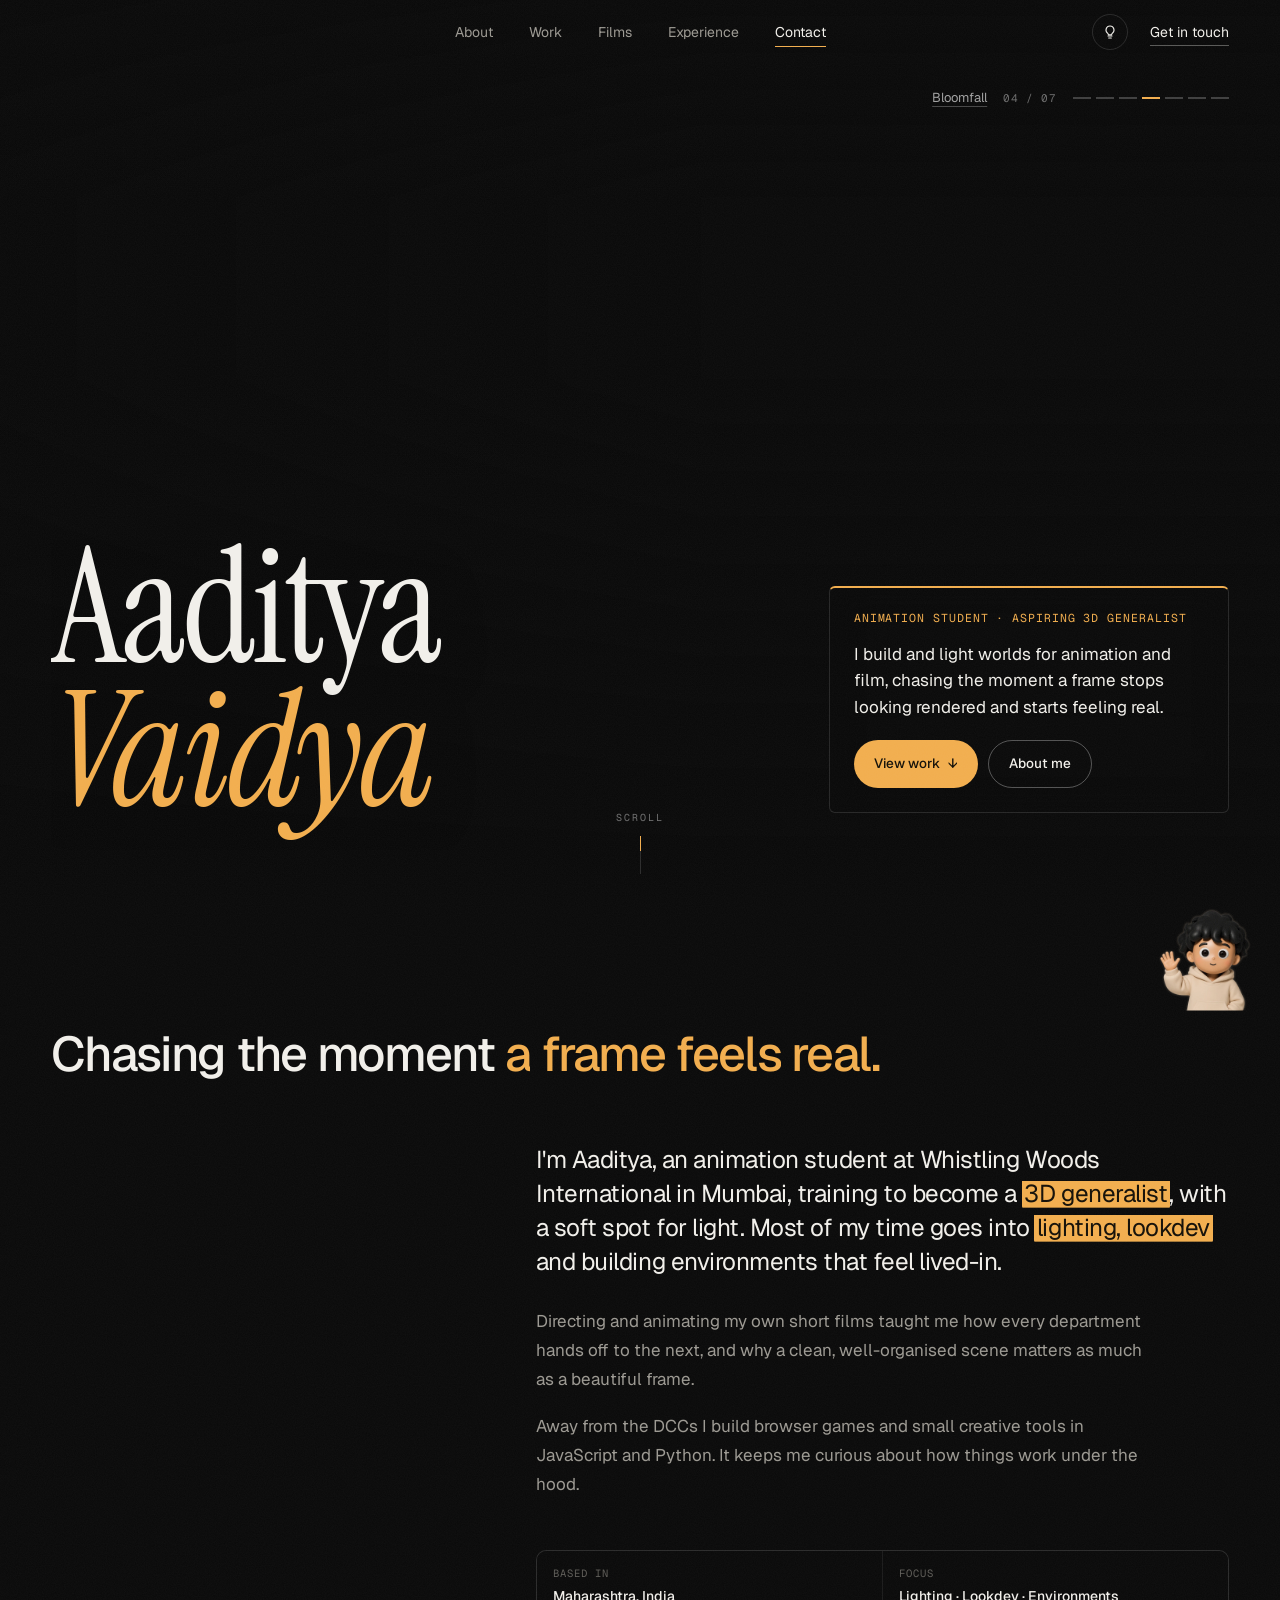
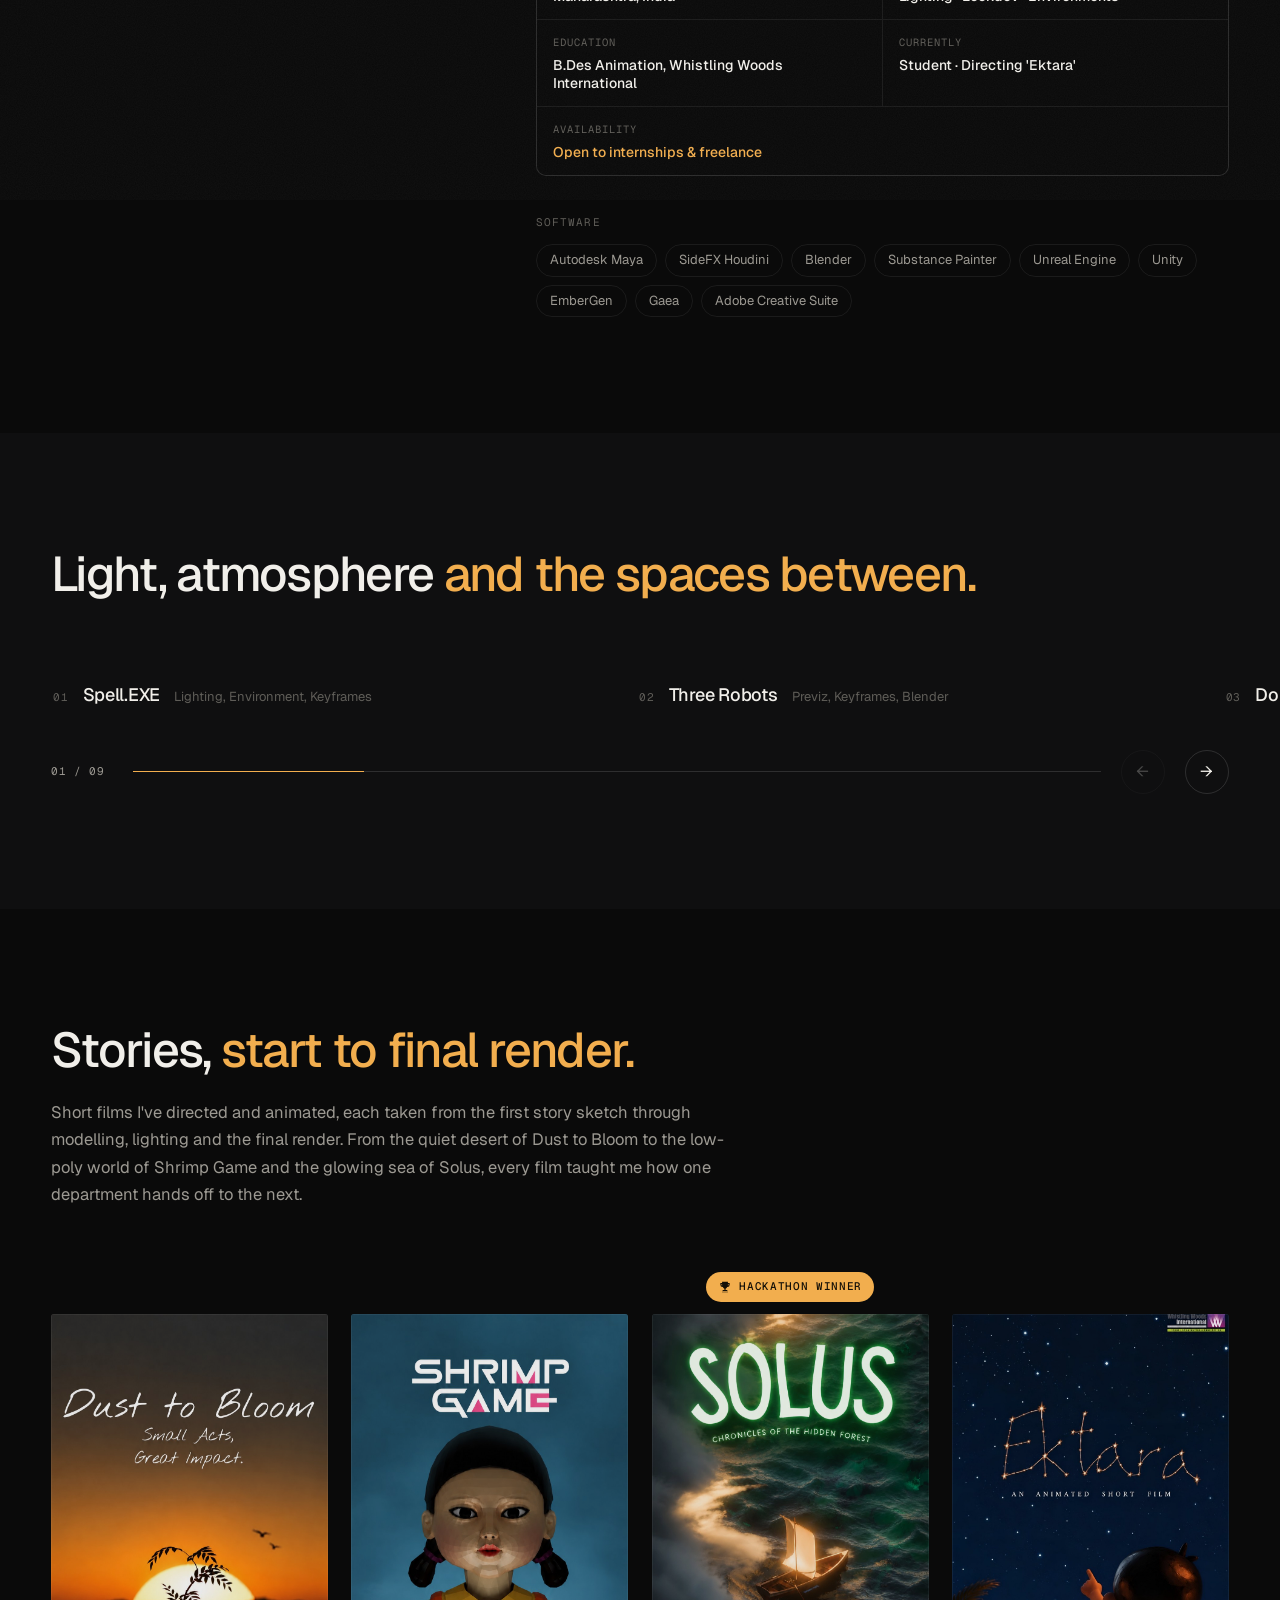
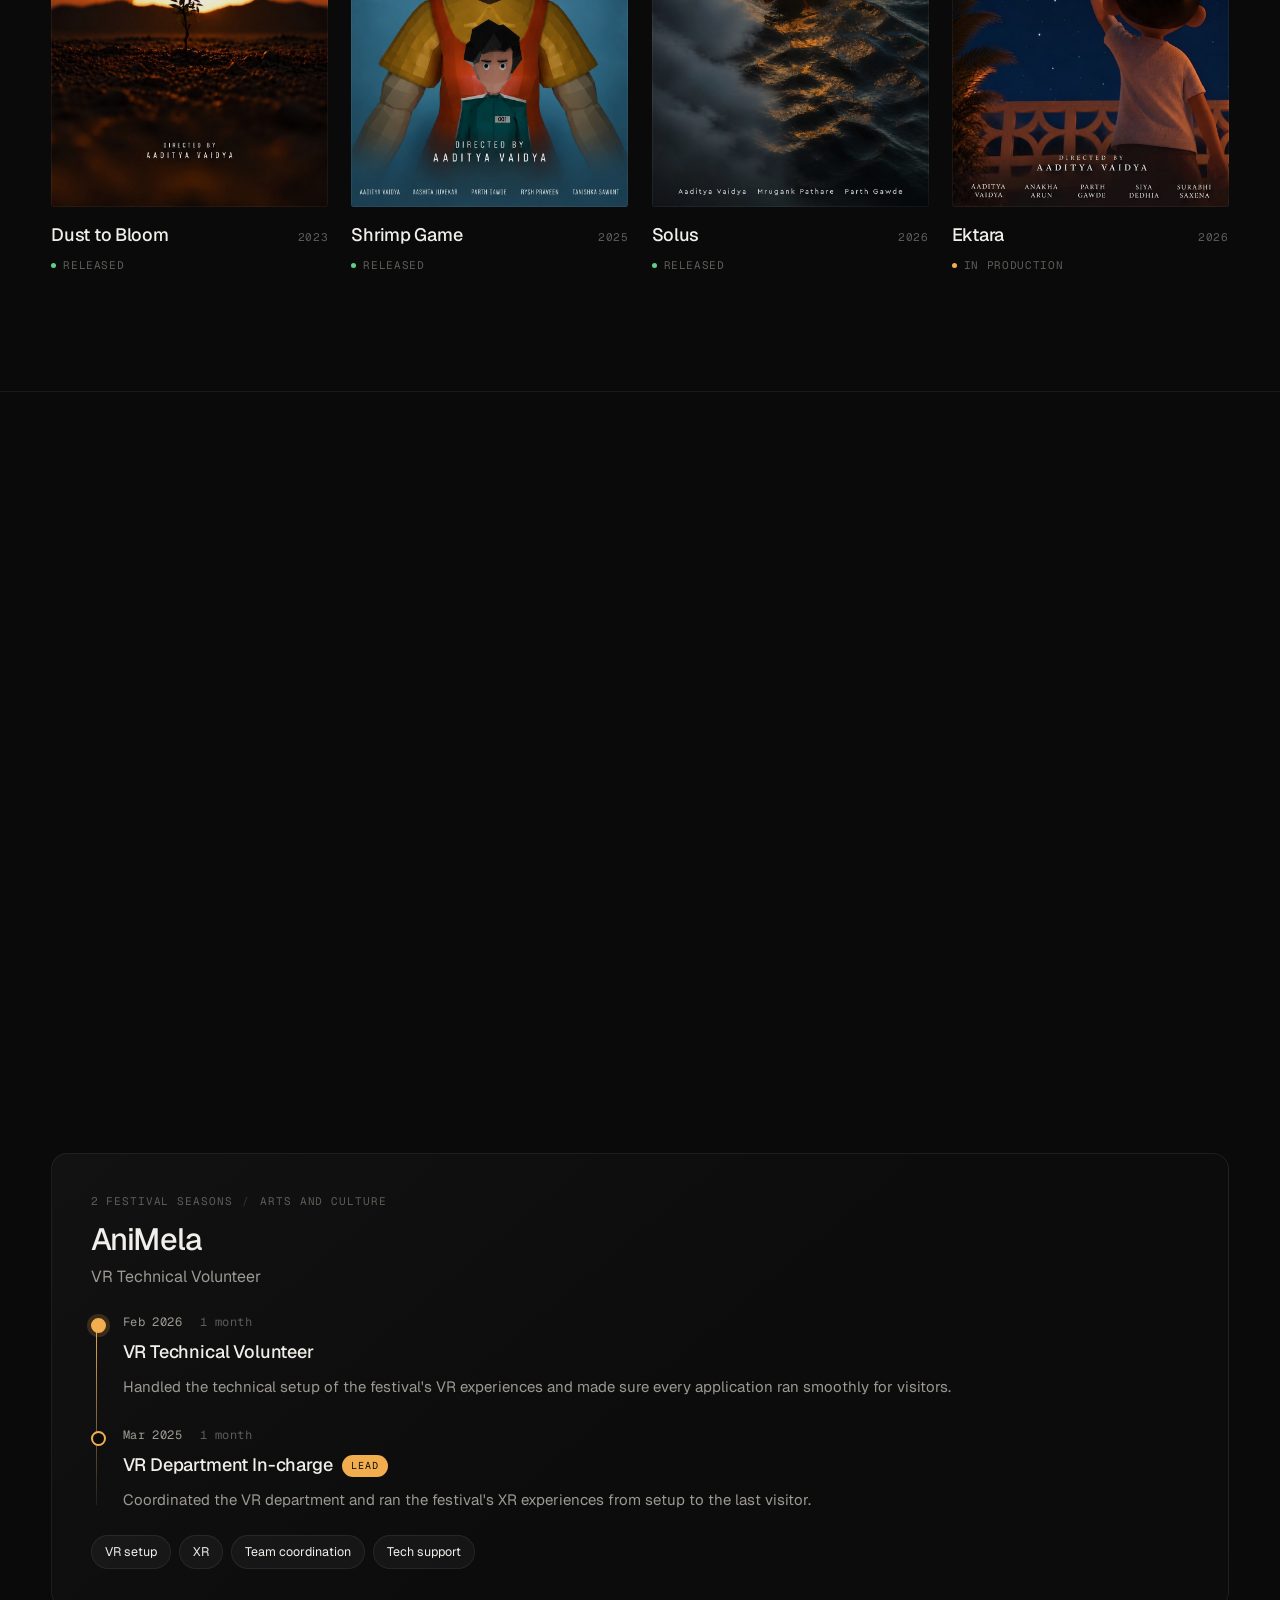
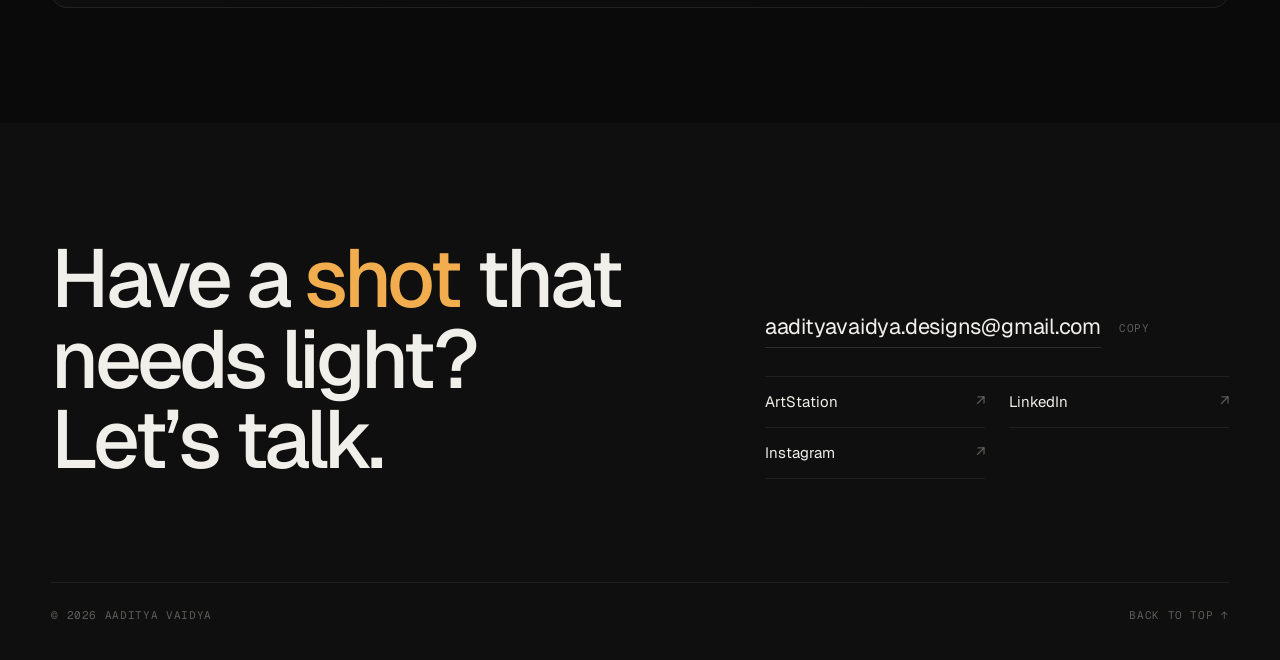
==== commit 66c2ae5e: "Hide the lights bulb on phones and tablets The existing hide rule came before the bulb's own display" ====
--- a/index.html
+++ b/index.html
@@ -526,6 +526,7 @@
 .bulb:hover{ color:var(--accent); border-color:var(--accent); }
 .bulb svg{ width:16px; height:16px; }
 .lights-out .bulb{ background:var(--accent); color:var(--accent-ink); border-color:var(--accent); }
+@media (hover:none), (pointer:coarse), (max-width:860px){ .bulb{ display:none; } }
 .dark{ position:fixed; inset:0; z-index:930; pointer-events:none; background:#030303; opacity:0; transition:opacity .6s ease;
   -webkit-mask-image:radial-gradient(circle var(--fr,230px) at var(--fx,50%) var(--fy,50%), transparent 0%, transparent 35%, rgba(0,0,0,.85) 70%, #000 100%);
           mask-image:radial-gradient(circle var(--fr,230px) at var(--fx,50%) var(--fy,50%), transparent 0%, transparent 35%, rgba(0,0,0,.85) 70%, #000 100%); }
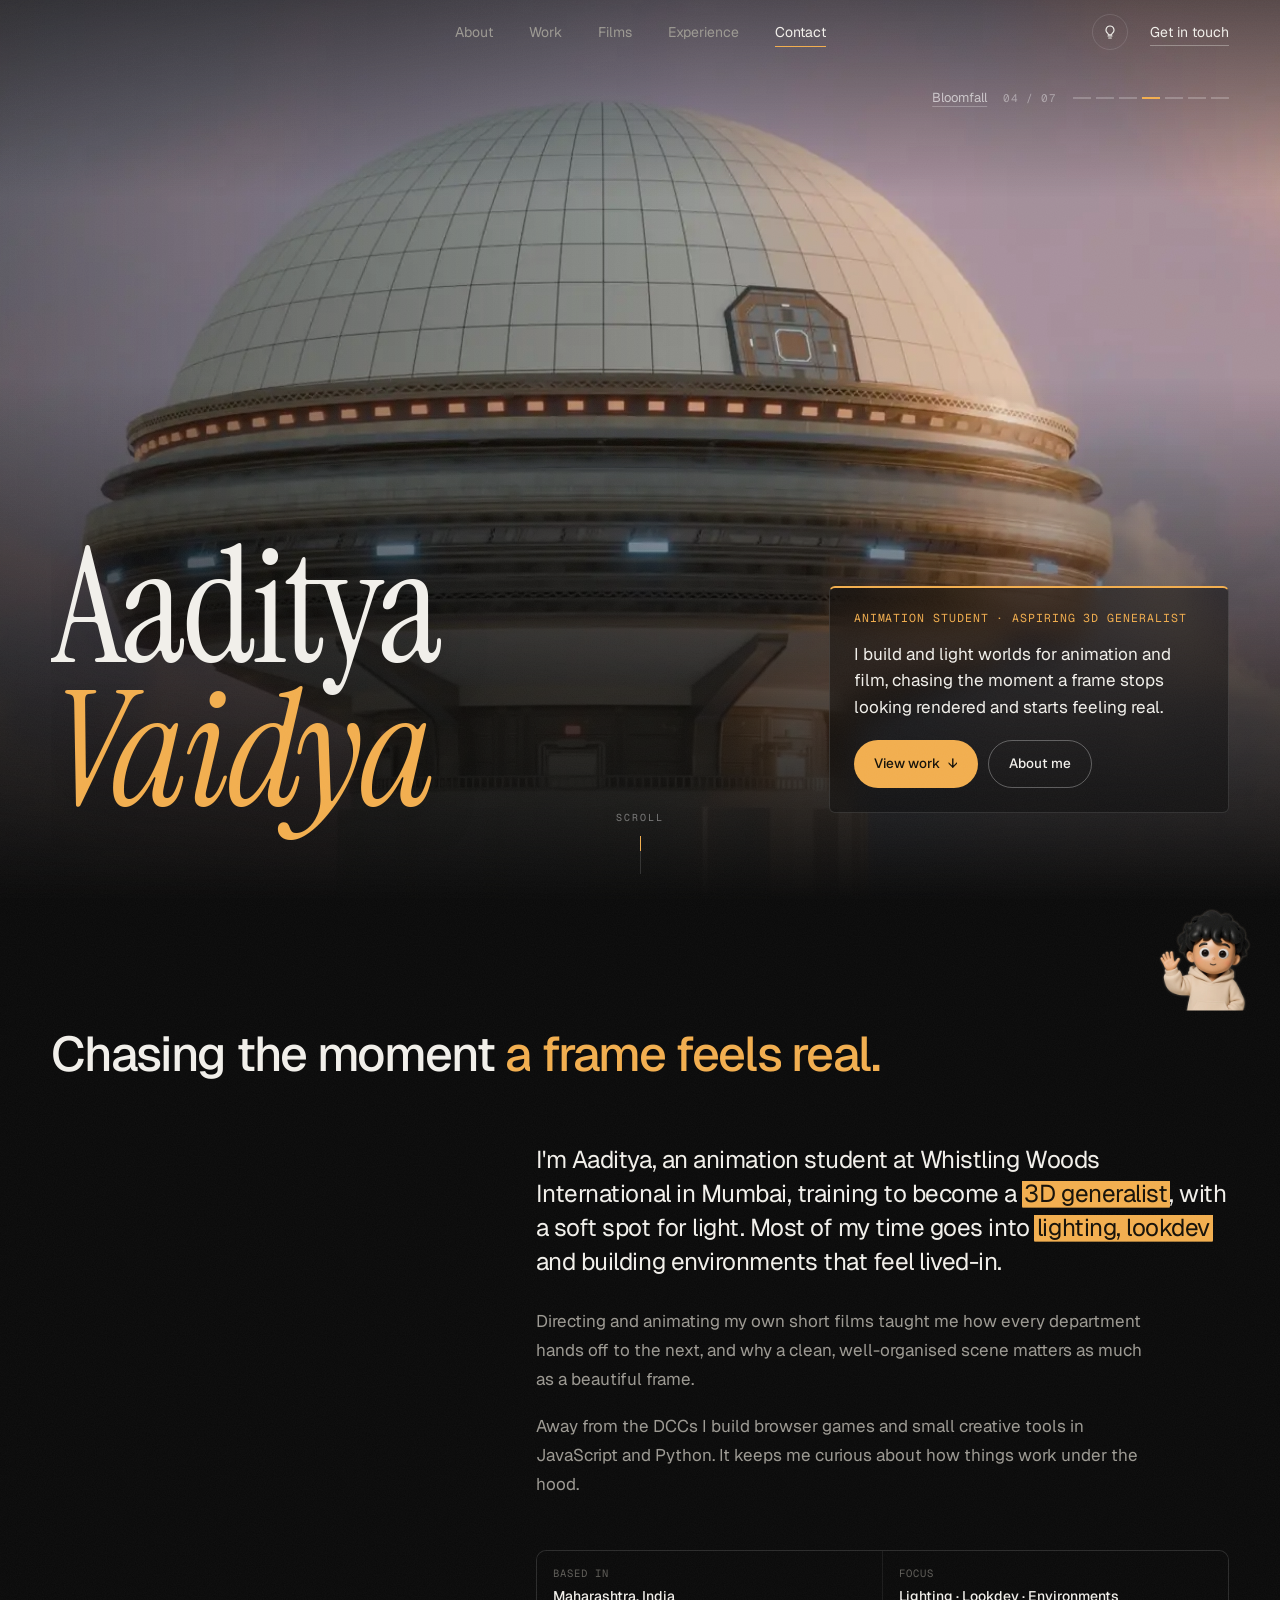
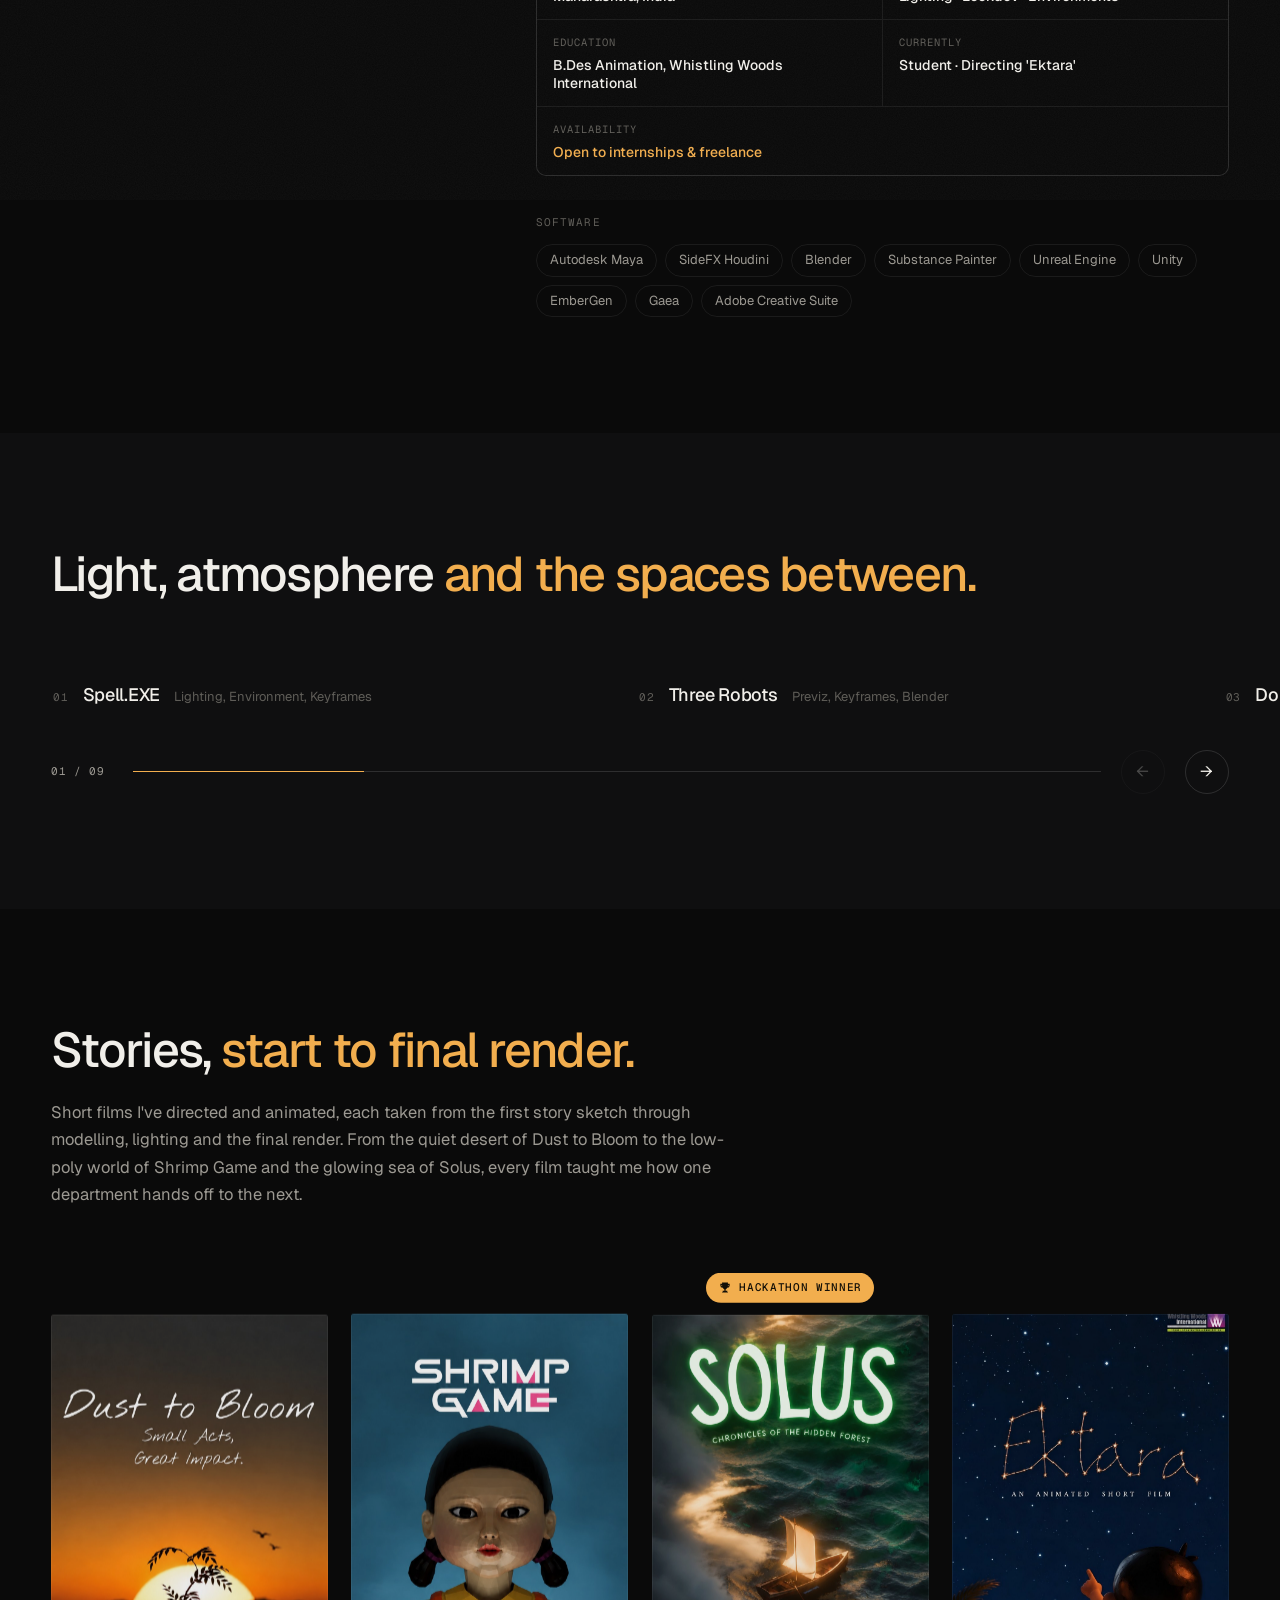
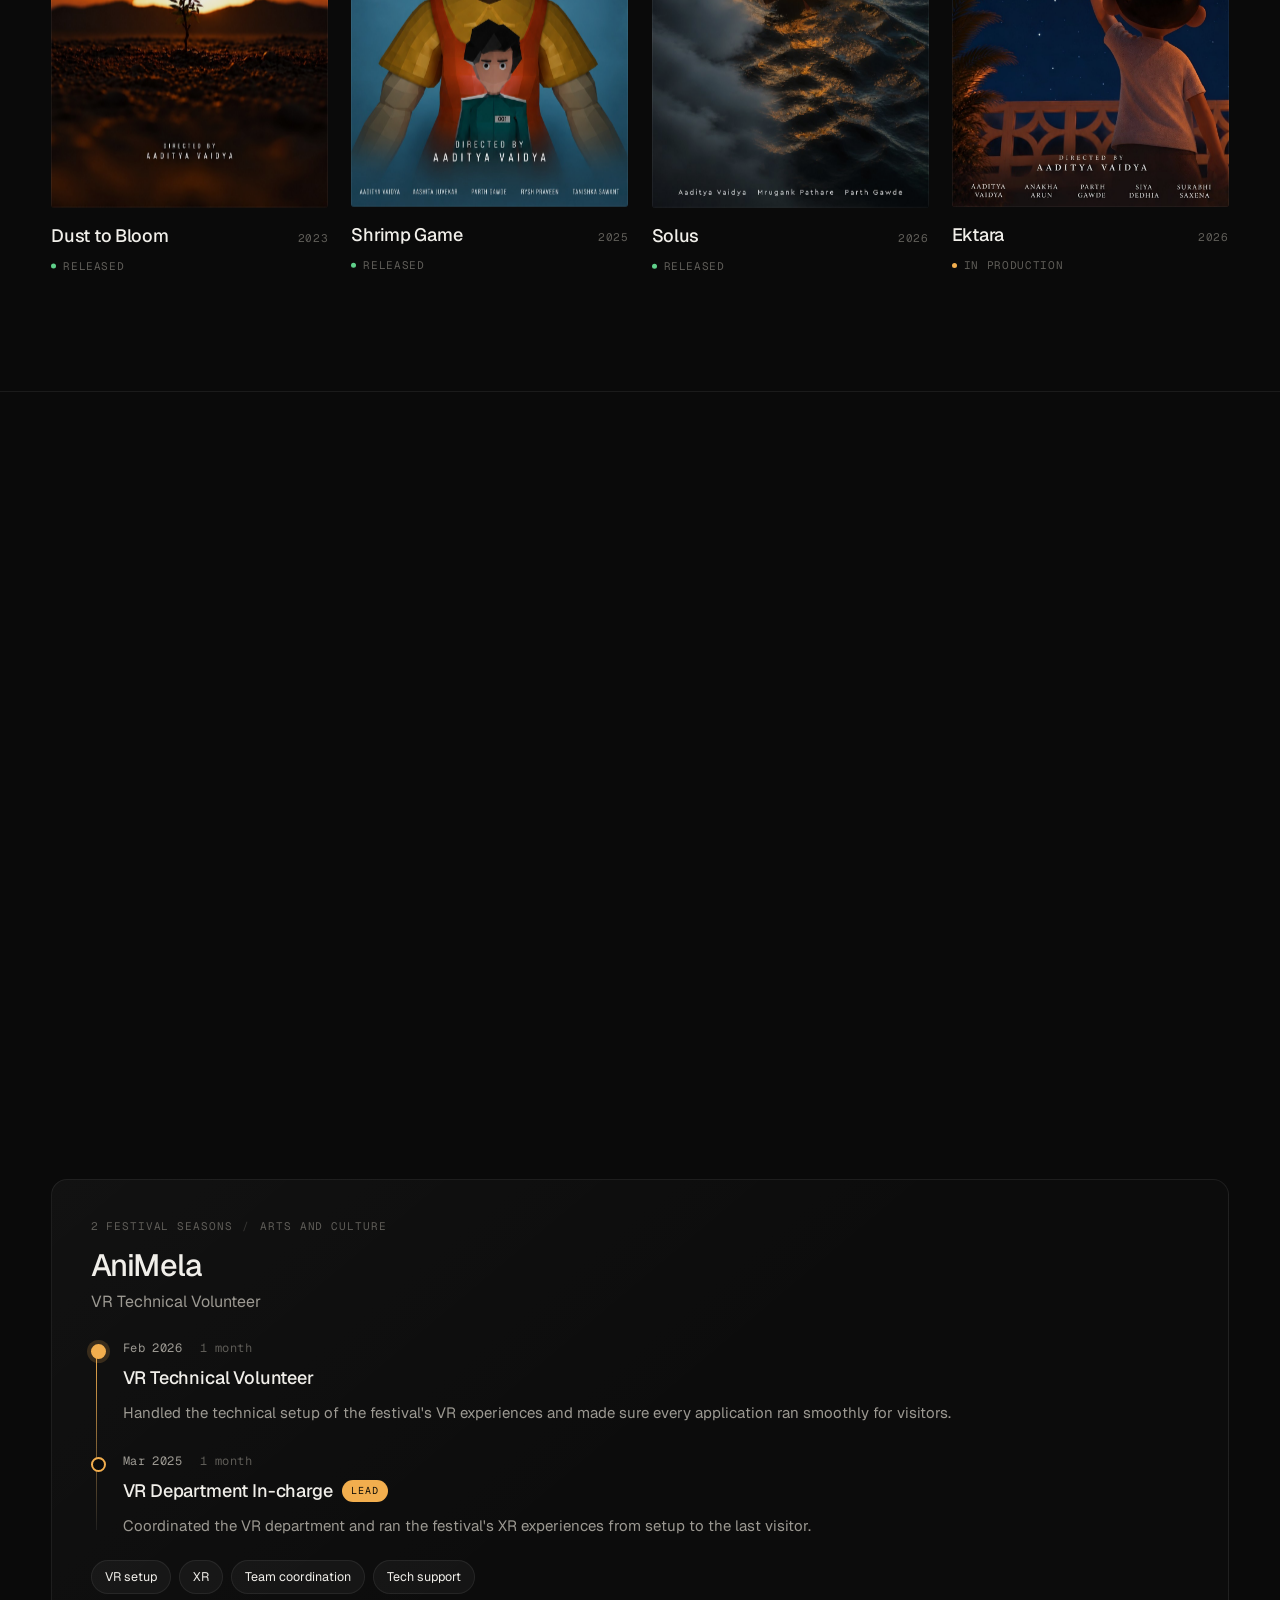
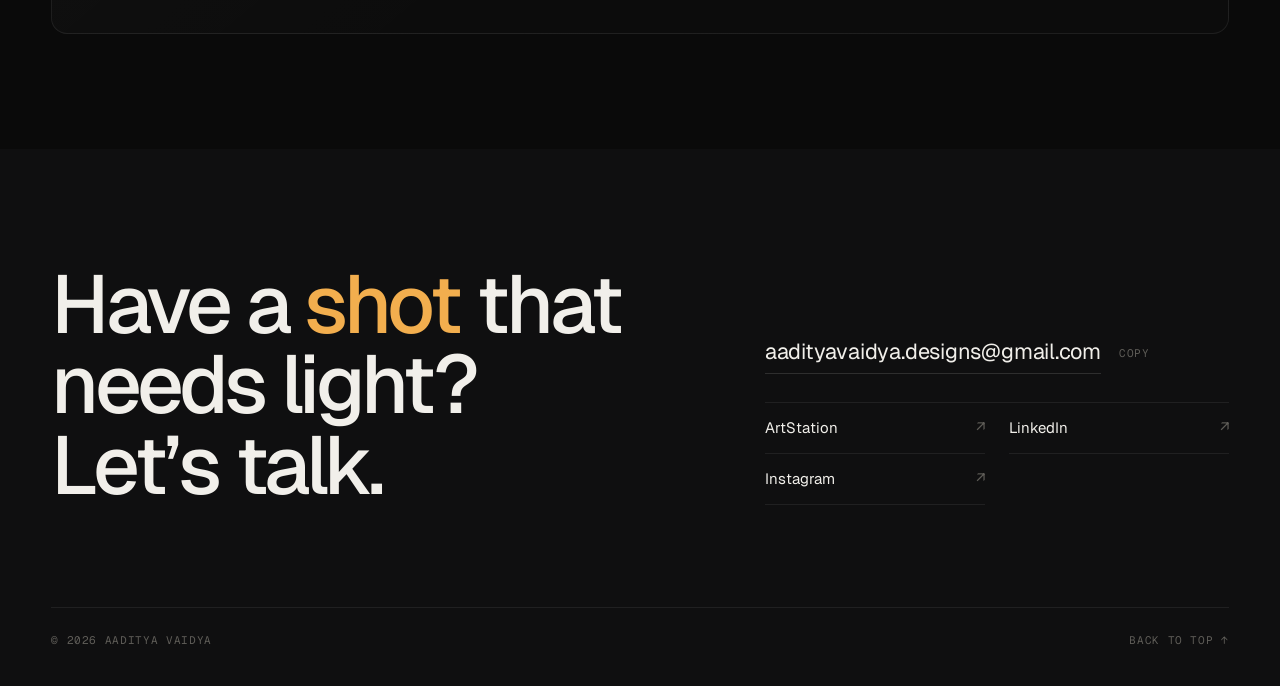
==== commit 540dd595: "Update index.html" ====
--- a/index.html
+++ b/index.html
@@ -749,8 +749,8 @@
           <p class="xc-meta"><span>Apr → May 2025</span><span>2 months</span><span>Remote</span></p>
           <h3 class="xc-role">Motion Graphics Designer Intern</h3>
           <p class="xc-org">The NAMESPACE Community</p>
-          <p class="xc-desc">Designed motion graphics for the community's hackathon, used across their social media.</p>
-          <ul class="xc-tags"><li>After Effects</li><li>Premiere Pro</li></ul>
+          <p class="xc-desc">Designed motion graphics for the hackathon which was used across their social media.</p>
+          <ul class="xc-tags"><li>After Effects</li><li>Premiere Pro</li></ul><li>Blender</li></ul>
         </div>
       </article>
       <h3 class="xc-head reveal">Volunteering</h3>
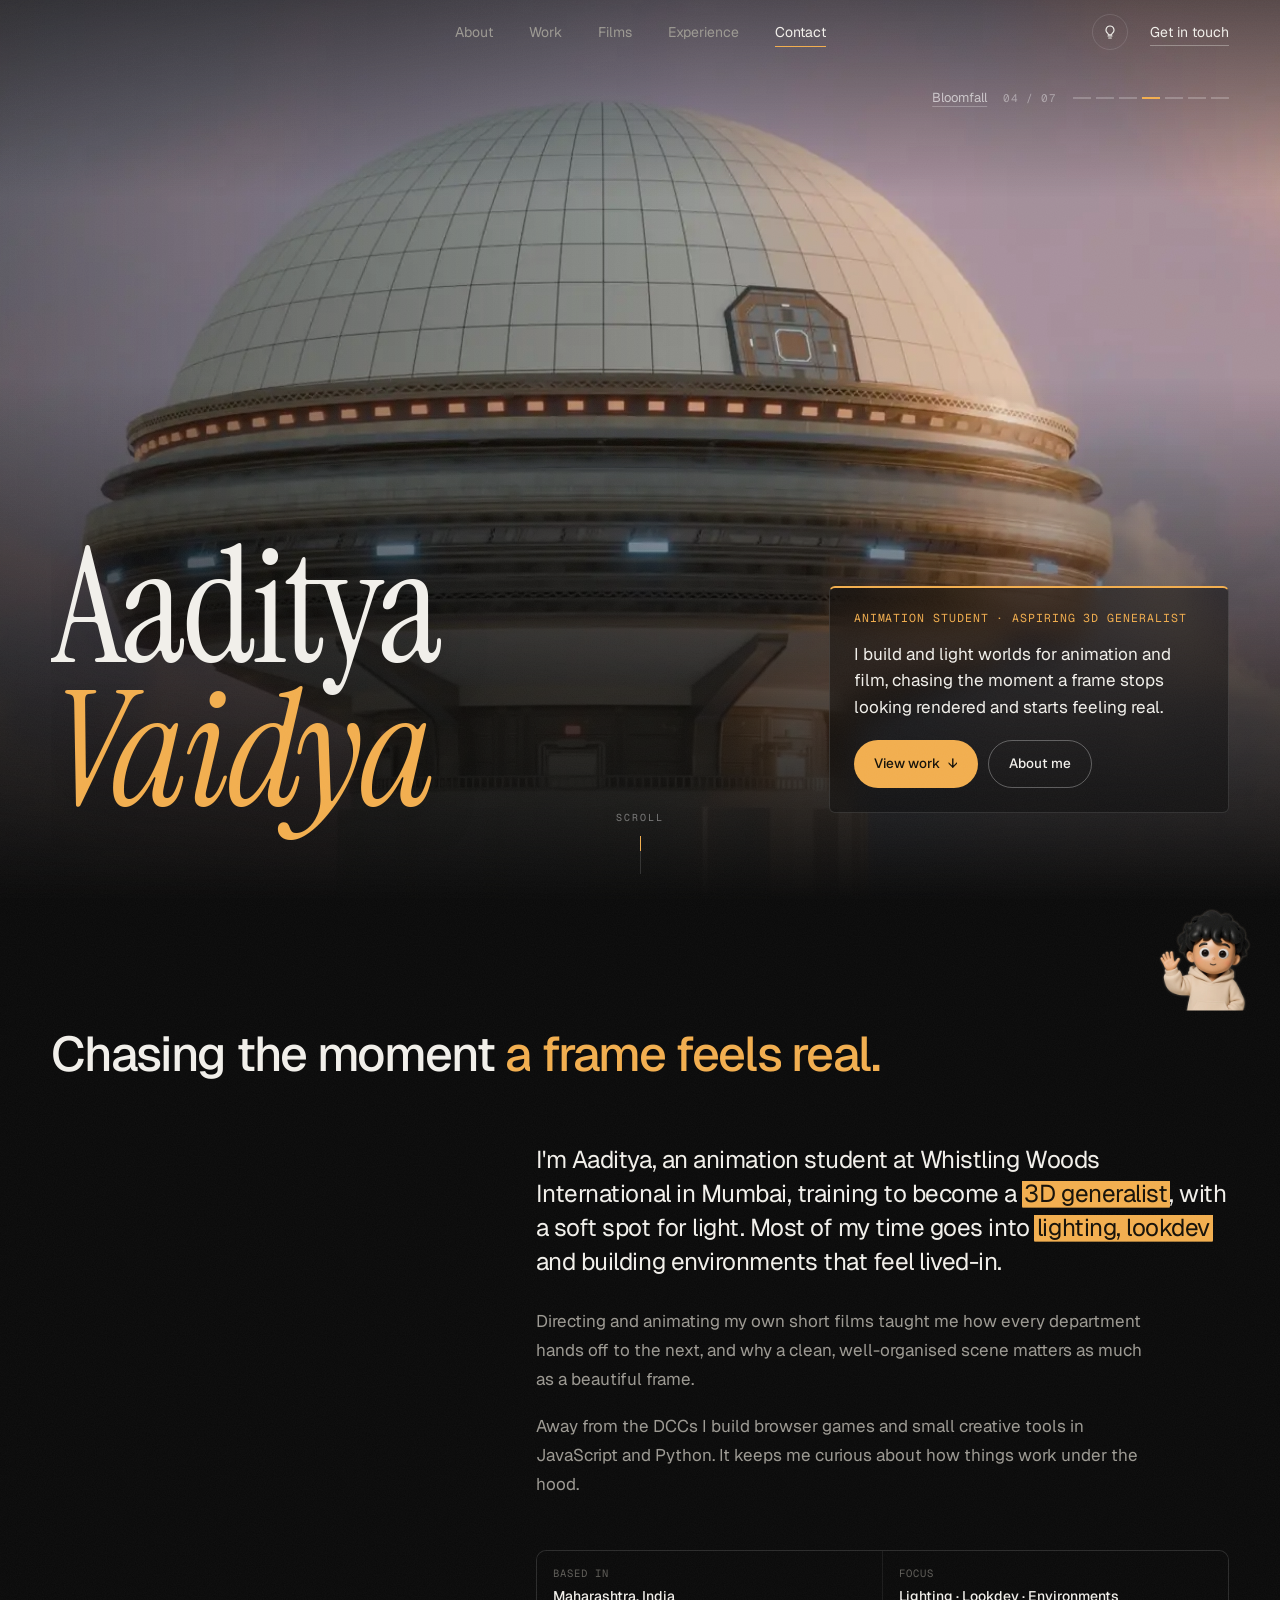
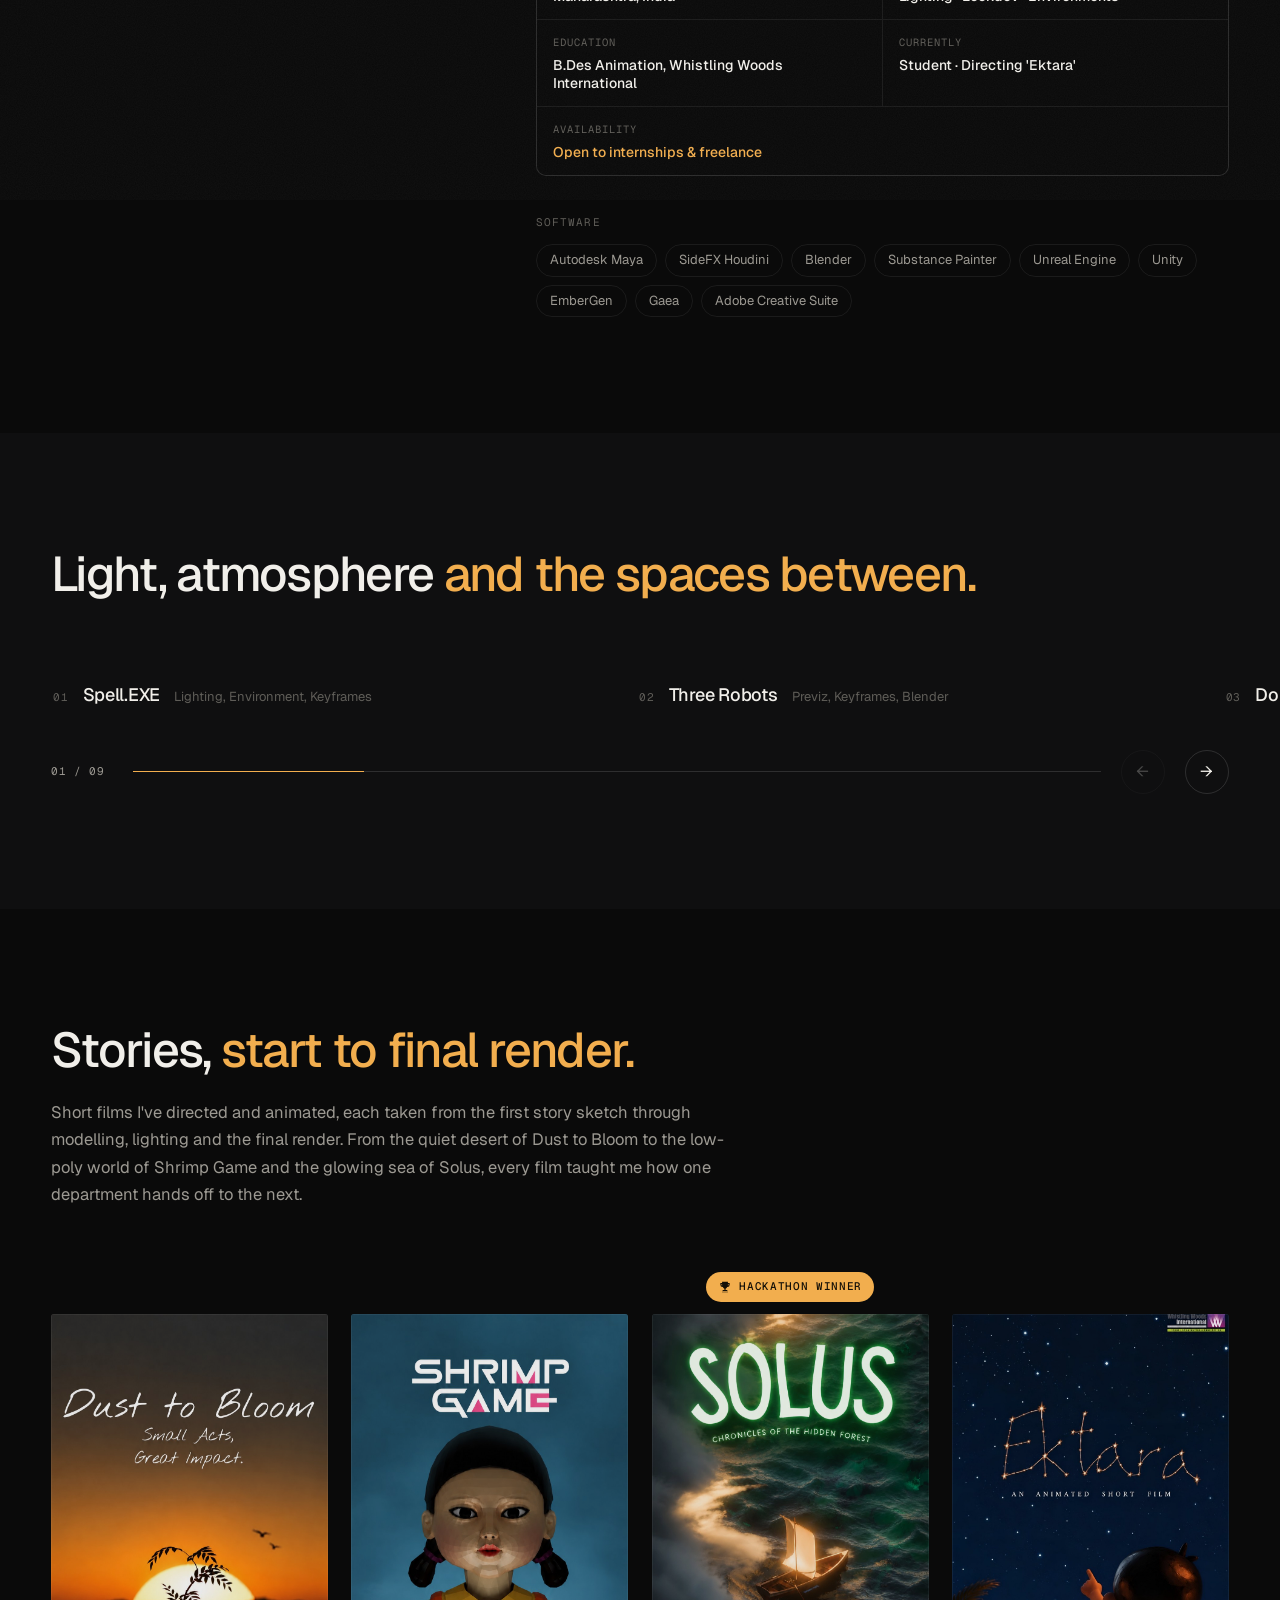
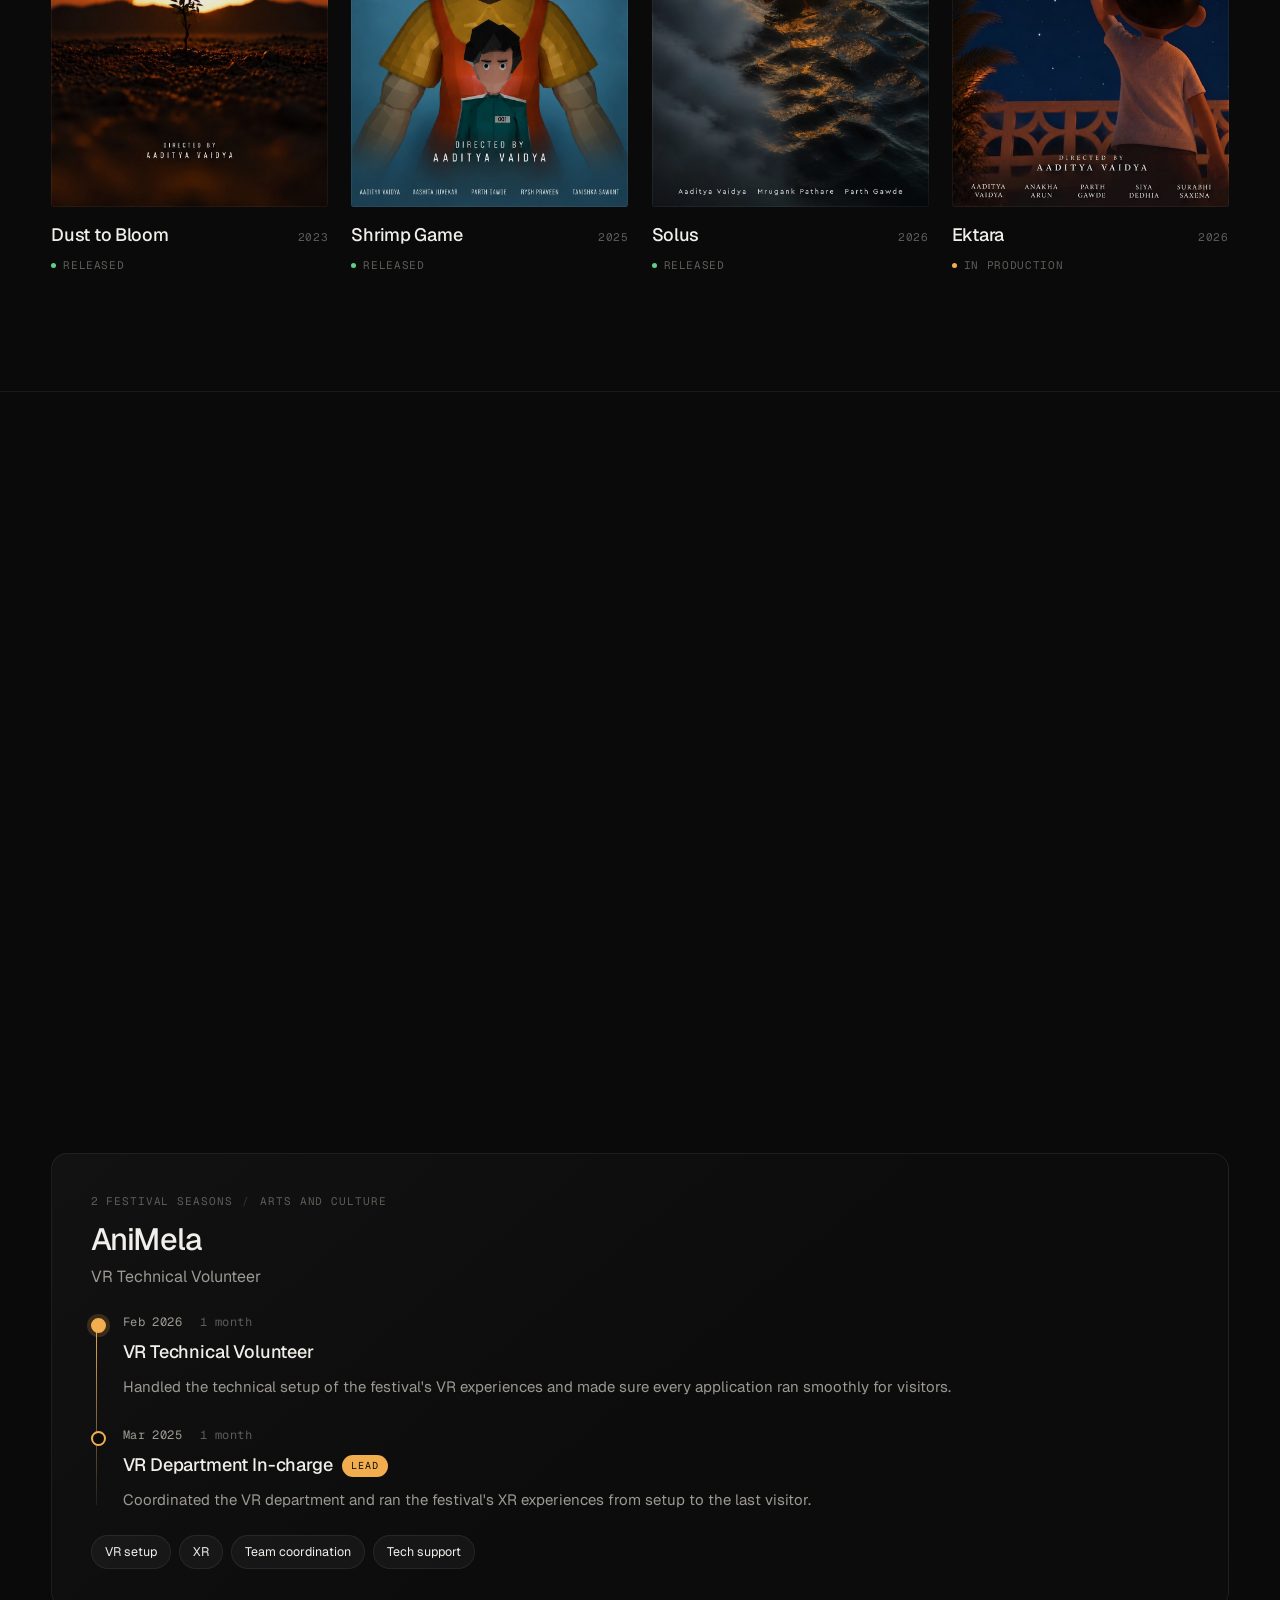
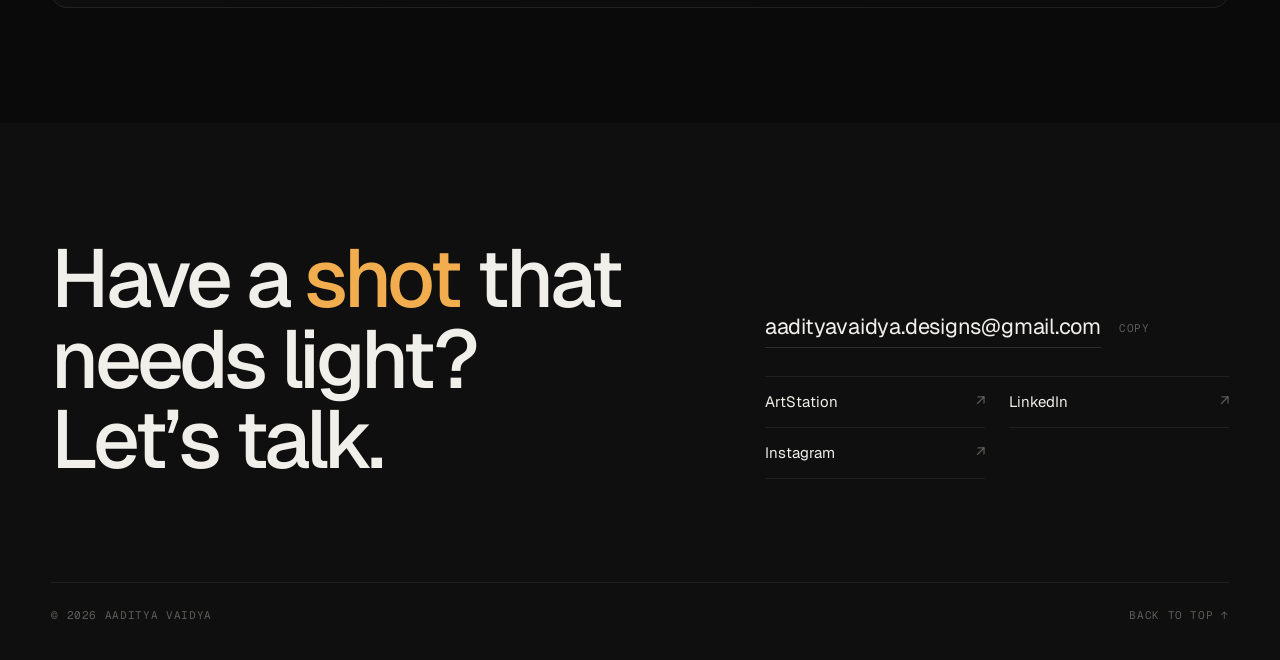
==== commit 659cb450: "Experience: put Blender inside the NAMESPACE tag list Co-Authored-By: Claude Opus 5.5 <noreply@anthr" ====
--- a/index.html
+++ b/index.html
@@ -750,7 +750,7 @@
           <h3 class="xc-role">Motion Graphics Designer Intern</h3>
           <p class="xc-org">The NAMESPACE Community</p>
           <p class="xc-desc">Designed motion graphics for the hackathon which was used across their social media.</p>
-          <ul class="xc-tags"><li>After Effects</li><li>Premiere Pro</li></ul><li>Blender</li></ul>
+          <ul class="xc-tags"><li>After Effects</li><li>Premiere Pro</li><li>Blender</li></ul>
         </div>
       </article>
       <h3 class="xc-head reveal">Volunteering</h3>
